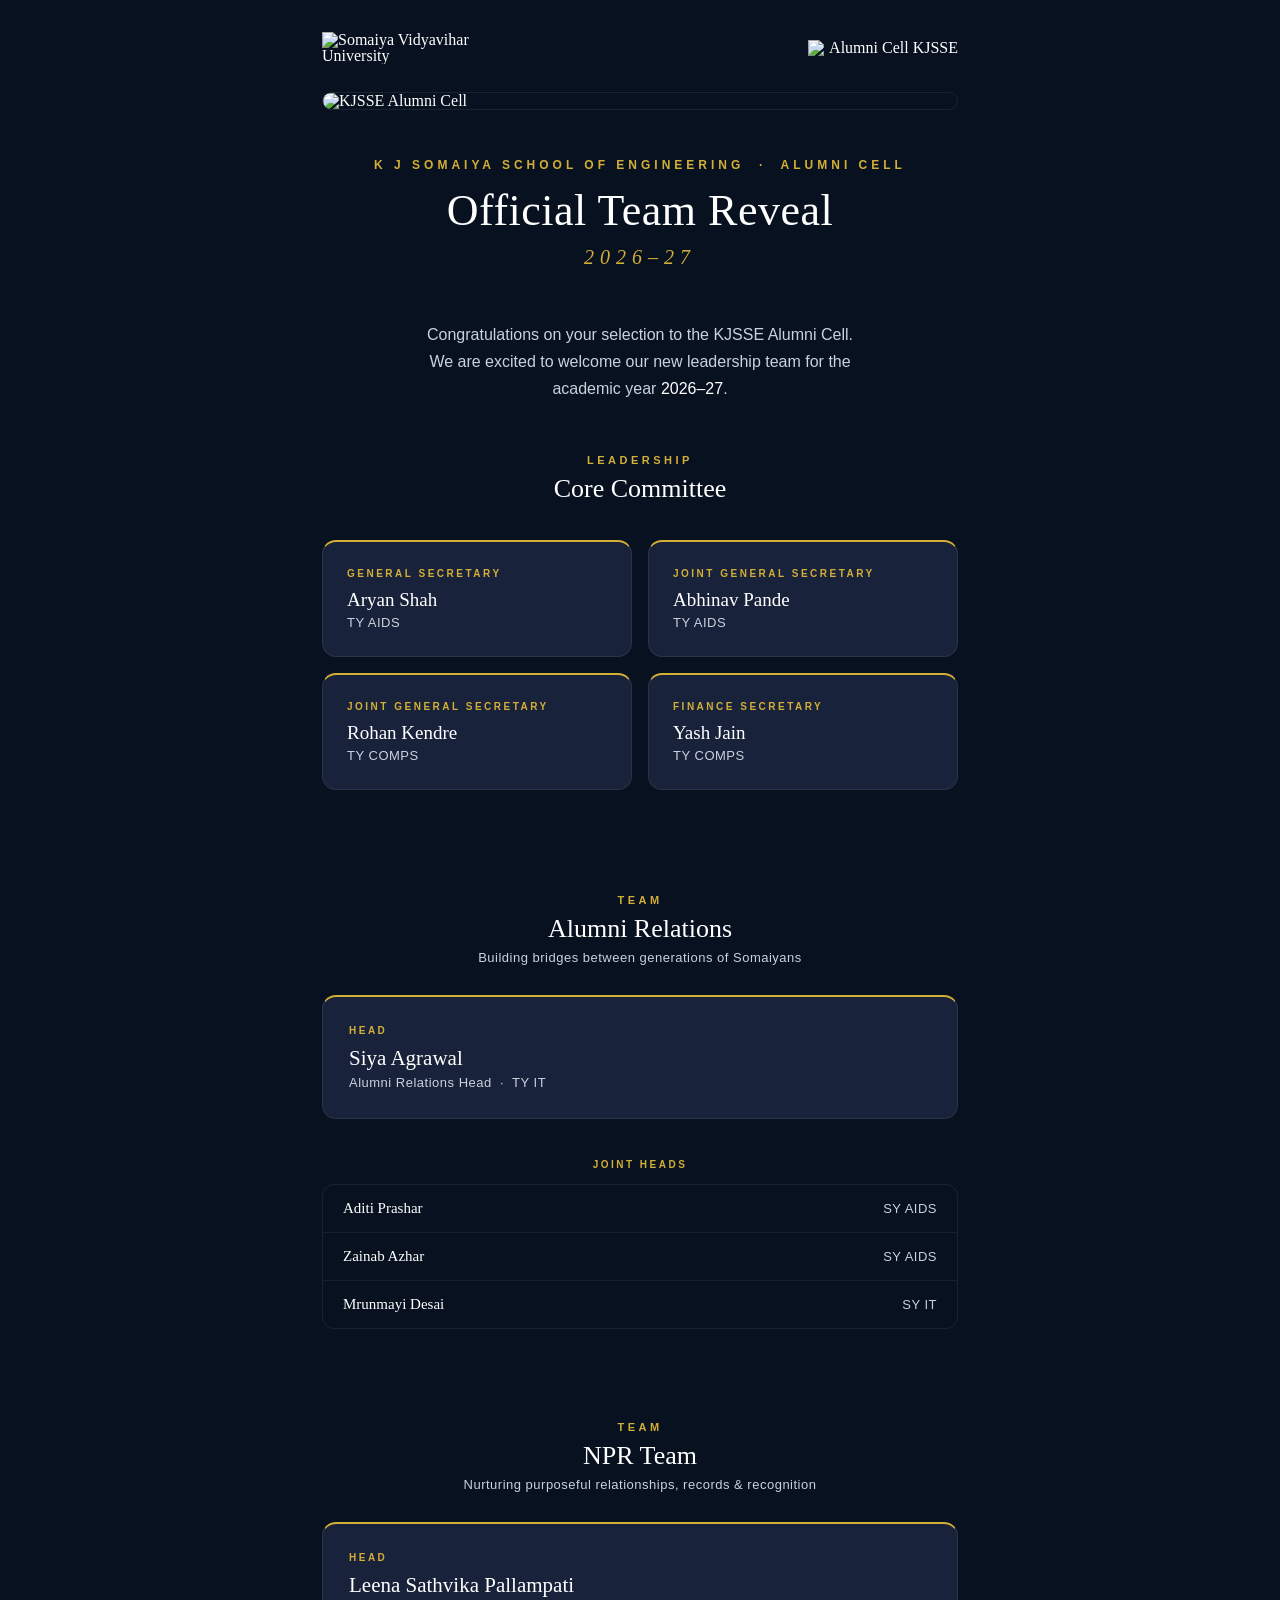
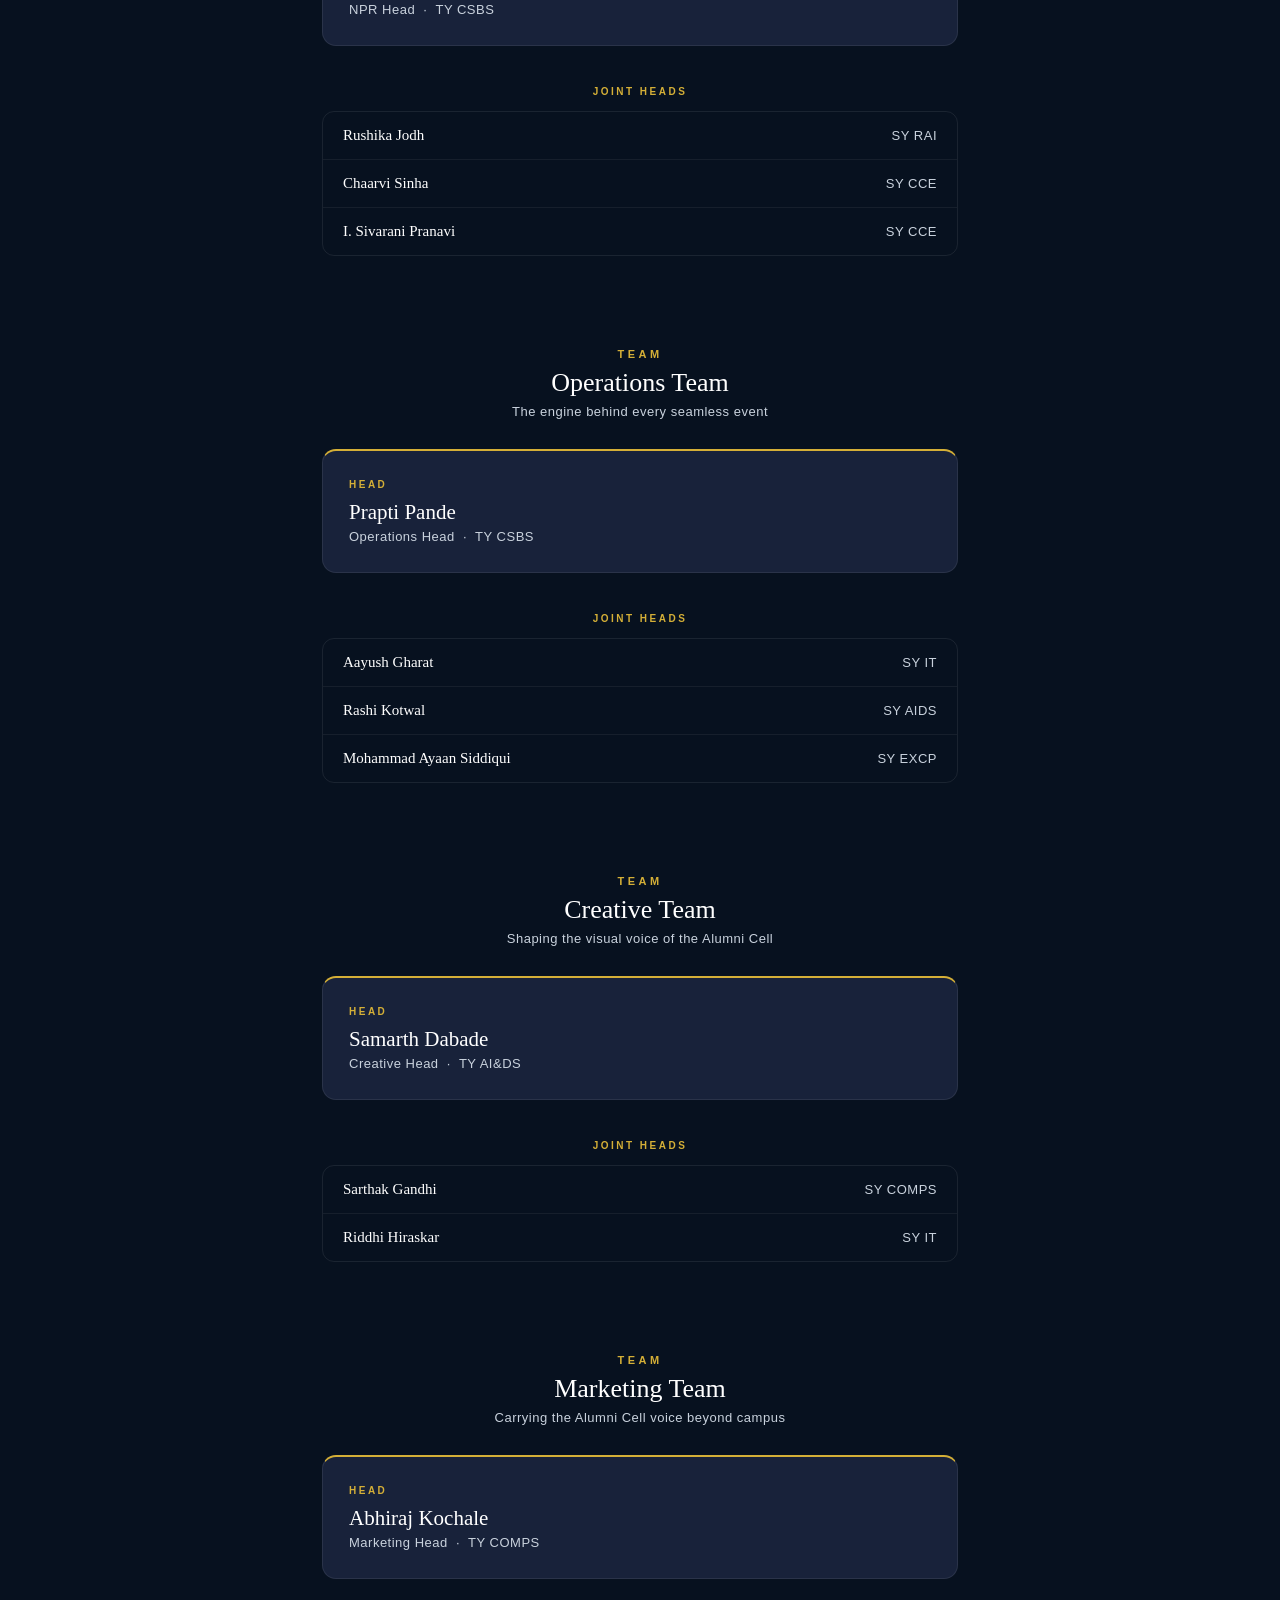
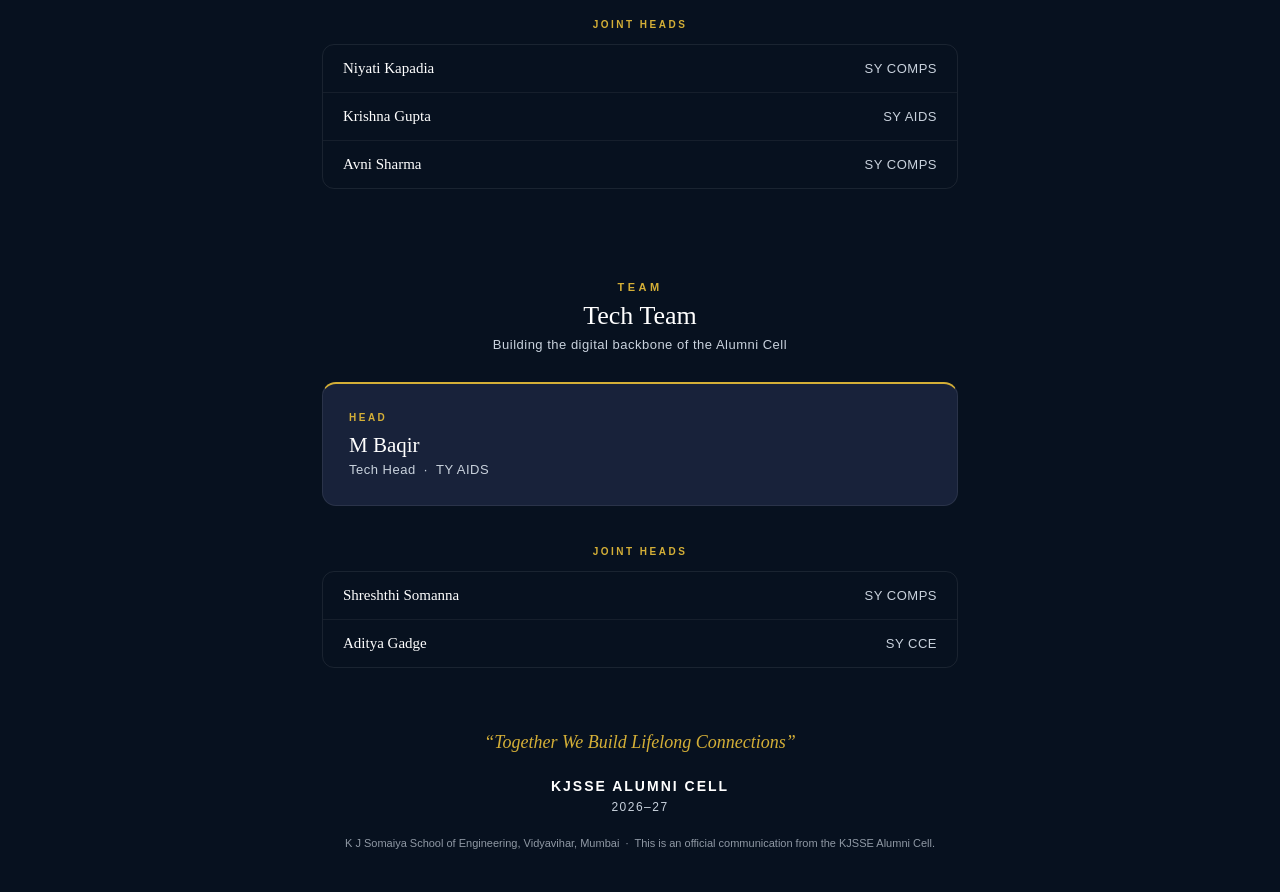
==== index.html @ 3d3f9cff "Initial Alumni Cell Assets new" ====
<!DOCTYPE html>
<html xmlns="http://www.w3.org/1999/xhtml" xmlns:v="urn:schemas-microsoft-com:vml" xmlns:o="urn:schemas-microsoft-com:office:office">
<head>
<meta charset="UTF-8">
<meta name="viewport" content="width=device-width, initial-scale=1.0">
<meta http-equiv="X-UA-Compatible" content="IE=edge">
<meta name="color-scheme" content="dark">
<meta name="supported-color-schemes" content="dark">
<title>KJSSE Alumni Cell — Official Team Reveal 2026–27</title>
<!--[if mso]>
<noscript>
<xml>
<o:OfficeDocumentSettings>
<o:PixelsPerInch>96</o:PixelsPerInch>
</o:OfficeDocumentSettings>
</xml>
</noscript>
<style>
  table {border-collapse:collapse;}
  td,th,div,p,a,h1,h2,h3 {font-family:Georgia, 'Times New Roman', serif;}
</style>
<![endif]-->
<style>
  html, body { margin:0 !important; padding:0 !important; height:100% !important; width:100% !important; background-color:#07111F; }
  * { -ms-text-size-adjust:100%; -webkit-text-size-adjust:100%; }
  table, td { mso-table-lspace:0pt; mso-table-rspace:0pt; }
  img { -ms-interpolation-mode:bicubic; border:0; height:auto; line-height:100%; outline:none; text-decoration:none; display:block; }
  a { text-decoration:none; }
  .body-bg { background-color:#07111F; }
  .card-bg { background-color:#18223A; }
  .gold { color:#D4AF37; }
  .white { color:#FFFFFF; }
  .muted { color:#C9D2DD; }
  .serif { font-family: Georgia, 'Times New Roman', Times, serif; }
  .sans { font-family: -apple-system, BlinkMacSystemFont, 'Segoe UI', Helvetica, Arial, sans-serif; }
  .card-radius { border-radius:14px; }
  .pill-radius { border-radius:999px; }

  @media only screen and (max-width:640px) {
    .full-width-mobile { width:100% !important; max-width:100% !important; }
    .stack { display:block !important; width:100% !important; max-width:100% !important; }
    .px-mobile { padding-left:20px !important; padding-right:20px !important; }
    .hero-title { font-size:34px !important; line-height:40px !important; }
    .section-title { font-size:22px !important; }
    .card-pad { padding:22px !important; }
    .committee-card { width:100% !important; max-width:100% !important; display:block !important; margin-bottom:16px !important; }
    .header-logo { width:44% !important; }
  }
</style>
</head>
<body class="body-bg" style="margin:0; padding:0; background-color:#07111F;">
<div style="display:none; font-size:1px; line-height:1px; max-height:0; max-width:0; opacity:0; overflow:hidden; mso-hide:all; font-family:sans-serif;">
  Congratulations — introducing the KJSSE Alumni Cell leadership team for 2026–27.
</div>

<center class="body-bg" style="width:100%; background-color:#07111F;">
<!--[if mso]>
<table role="presentation" width="700" align="center" cellpadding="0" cellspacing="0" border="0"><tr><td>
<![endif]-->

<div style="max-width:700px; margin:0 auto;" class="full-width-mobile">

  <table role="presentation" width="100%" cellpadding="0" cellspacing="0" border="0" style="max-width:700px; margin:0 auto; background-color:#07111F;">

    <!-- ============ TOP SPACER ============ -->
    <tr>
      <td height="32" style="font-size:1px; line-height:1px;">&nbsp;</td>
    </tr>

    <!-- ============ HEADER: LOGOS ============ -->
    <tr>
      <td class="px-mobile" style="padding:0 32px;">
        <table role="presentation" width="100%" cellpadding="0" cellspacing="0" border="0">
          <tr>
            <td align="left" class="header-logo" style="width:50%;">
              <img src="https://raw.githubusercontent.com/adityagadge-dev/alumni-cell-assets/main/assets/somaiya-logo.png
" width="150" alt="Somaiya Vidyavihar University" style="display:block; width:150px; max-width:150px; height:auto;">
            </td>
            <td align="right" class="header-logo" style="width:50%;">
              <img src="https://raw.githubusercontent.com/adityagadge-dev/alumni-cell-assets/main/assets/alumni-logo.png" width="150" alt="Alumni Cell KJSSE" style="display:block; width:150px; max-width:150px; height:auto; margin-left:auto;">
            </td>
          </tr>
        </table>
      </td>
    </tr>

    <tr><td height="28" style="font-size:1px; line-height:1px;">&nbsp;</td></tr>

    <!-- ============ BANNER ============ -->
    <tr>
      <td class="px-mobile" style="padding:0 32px;">
        <table role="presentation" width="100%" cellpadding="0" cellspacing="0" border="0" class="card-radius" style="overflow:hidden; border-radius:16px; border:1px solid rgba(255,255,255,0.08);">
          <tr>
            <td>
              <img src="https://raw.githubusercontent.com/adityagadge-dev/alumni-cell-assets/main/assets/ac-banner.png" width="636" alt="KJSSE Alumni Cell" style="display:block; width:100%; max-width:636px; height:auto;">
            </td>
          </tr>
        </table>
      </td>
    </tr>

    <tr><td height="48" style="font-size:1px; line-height:1px;">&nbsp;</td></tr>

    <!-- ============ HERO ============ -->
    <tr>
      <td align="center" class="px-mobile" style="padding:0 40px; text-align:center;">
        <table role="presentation" width="100%" cellpadding="0" cellspacing="0" border="0">
          <tr>
            <td align="center" style="text-align:center;">
              <p class="sans gold" style="margin:0 0 14px 0; font-size:12px; letter-spacing:4px; text-transform:uppercase; font-weight:600;">K J Somaiya School of Engineering &nbsp;·&nbsp; Alumni Cell</p>
              <h1 class="serif white hero-title" style="margin:0; font-size:44px; line-height:50px; font-weight:400; letter-spacing:0.5px;">Official Team Reveal</h1>
              <p class="serif gold" style="margin:10px 0 0 0; font-size:20px; letter-spacing:6px; font-style:italic;">2026&ndash;27</p>
            </td>
          </tr>
          <tr>
            <td align="center" style="padding-top:26px; text-align:center;">
              <img src="assets/divider.svg" width="220" alt="" style="display:block; width:220px; height:auto; margin:0 auto;">
            </td>
          </tr>
          <tr>
            <td align="center" style="padding-top:26px; text-align:center;">
              <p class="sans muted" style="margin:0; font-size:16px; line-height:27px; max-width:480px; margin:0 auto;">
                Congratulations on your selection to the KJSSE Alumni Cell.<br>
                We are excited to welcome our new leadership team for the academic year <span class="white" style="color:#FFFFFF;">2026&ndash;27</span>.
              </p>
            </td>
          </tr>
        </table>
      </td>
    </tr>

    <tr><td height="52" style="font-size:1px; line-height:1px;">&nbsp;</td></tr>

    <!-- ============ CORE COMMITTEE ============ -->
    <tr>
      <td class="px-mobile" style="padding:0 32px;">

        <table role="presentation" width="100%" cellpadding="0" cellspacing="0" border="0">
          <tr>
            <td align="center" style="text-align:center; padding-bottom:8px;">
              <p class="sans gold" style="margin:0; font-size:11px; letter-spacing:3.5px; text-transform:uppercase; font-weight:600;">Leadership</p>
              <h2 class="serif white section-title" style="margin:8px 0 0 0; font-size:26px; font-weight:400;">Core Committee</h2>
            </td>
          </tr>
        </table>

        <table role="presentation" width="100%" cellpadding="0" cellspacing="0" border="0" style="margin-top:28px;">
          <tr>
            <td width="50%" class="stack committee-card" style="width:50%; padding:0 8px 16px 0; vertical-align:top;">
              <table role="presentation" width="100%" cellpadding="0" cellspacing="0" border="0" class="card-bg card-radius" style="background-color:#18223A; border-radius:14px; border:1px solid rgba(255,255,255,0.08); border-top:2px solid #D4AF37;">
                <tr><td class="card-pad" style="padding:26px 24px;">
                  <p class="sans gold" style="margin:0 0 10px 0; font-size:10px; letter-spacing:2.5px; text-transform:uppercase; font-weight:700;">General Secretary</p>
                  <p class="serif white" style="margin:0 0 4px 0; font-size:19px; font-weight:400;">Aryan Shah</p>
                  <p class="sans muted" style="margin:0; font-size:13px; letter-spacing:0.5px;">TY AIDS</p>
                </td></tr>
              </table>
            </td>
            <td width="50%" class="stack committee-card" style="width:50%; padding:0 0 16px 8px; vertical-align:top;">
              <table role="presentation" width="100%" cellpadding="0" cellspacing="0" border="0" class="card-bg card-radius" style="background-color:#18223A; border-radius:14px; border:1px solid rgba(255,255,255,0.08); border-top:2px solid #D4AF37;">
                <tr><td class="card-pad" style="padding:26px 24px;">
                  <p class="sans gold" style="margin:0 0 10px 0; font-size:10px; letter-spacing:2.5px; text-transform:uppercase; font-weight:700;">Joint General Secretary</p>
                  <p class="serif white" style="margin:0 0 4px 0; font-size:19px; font-weight:400;">Abhinav Pande</p>
                  <p class="sans muted" style="margin:0; font-size:13px; letter-spacing:0.5px;">TY AIDS</p>
                </td></tr>
              </table>
            </td>
          </tr>
          <tr>
            <td width="50%" class="stack committee-card" style="width:50%; padding:0 8px 0 0; vertical-align:top;">
              <table role="presentation" width="100%" cellpadding="0" cellspacing="0" border="0" class="card-bg card-radius" style="background-color:#18223A; border-radius:14px; border:1px solid rgba(255,255,255,0.08); border-top:2px solid #D4AF37;">
                <tr><td class="card-pad" style="padding:26px 24px;">
                  <p class="sans gold" style="margin:0 0 10px 0; font-size:10px; letter-spacing:2.5px; text-transform:uppercase; font-weight:700;">Joint General Secretary</p>
                  <p class="serif white" style="margin:0 0 4px 0; font-size:19px; font-weight:400;">Rohan Kendre</p>
                  <p class="sans muted" style="margin:0; font-size:13px; letter-spacing:0.5px;">TY COMPS</p>
                </td></tr>
              </table>
            </td>
            <td width="50%" class="stack committee-card" style="width:50%; padding:0 0 0 8px; vertical-align:top;">
              <table role="presentation" width="100%" cellpadding="0" cellspacing="0" border="0" class="card-bg card-radius" style="background-color:#18223A; border-radius:14px; border:1px solid rgba(255,255,255,0.08); border-top:2px solid #D4AF37;">
                <tr><td class="card-pad" style="padding:26px 24px;">
                  <p class="sans gold" style="margin:0 0 10px 0; font-size:10px; letter-spacing:2.5px; text-transform:uppercase; font-weight:700;">Finance Secretary</p>
                  <p class="serif white" style="margin:0 0 4px 0; font-size:19px; font-weight:400;">Yash Jain</p>
                  <p class="sans muted" style="margin:0; font-size:13px; letter-spacing:0.5px;">TY COMPS</p>
                </td></tr>
              </table>
            </td>
          </tr>
        </table>

      </td>
    </tr>

    <tr><td height="52" style="font-size:1px; line-height:1px;">&nbsp;</td></tr>

    <tr>
      <td align="center">
        <img src="assets/gold-line.svg" width="500" alt="" style="display:block; width:500px; max-width:80%; height:auto; margin:0 auto;">
      </td>
    </tr>

    <tr><td height="52" style="font-size:1px; line-height:1px;">&nbsp;</td></tr>

    <!-- ============ TEAM: ALUMNI RELATIONS ============ -->
    <tr>
      <td class="px-mobile" style="padding:0 32px;">
        <table role="presentation" width="100%" cellpadding="0" cellspacing="0" border="0">

          <tr>
            <td align="center" style="text-align:center; padding-bottom:6px;">
              <p class="sans gold" style="margin:0; font-size:11px; letter-spacing:3.5px; text-transform:uppercase; font-weight:600;">Team</p>
              <h2 class="serif white section-title" style="margin:8px 0 0 0; font-size:26px; font-weight:400;">Alumni Relations</h2>
              <p class="sans muted" style="margin:6px 0 0 0; font-size:13px; letter-spacing:0.5px;">Building bridges between generations of Somaiyans</p>
            </td>
          </tr>

          <tr>
            <td style="padding-top:24px;">
              <table role="presentation" width="100%" cellpadding="0" cellspacing="0" border="0" class="card-bg card-radius" style="background-color:#18223A; border-radius:14px; border:1px solid rgba(255,255,255,0.08); border-top:2px solid #D4AF37;">
                <tr><td class="card-pad" style="padding:28px 26px;">
                  <p class="sans gold" style="margin:0 0 10px 0; font-size:10px; letter-spacing:2.5px; text-transform:uppercase; font-weight:700;">Head</p>
                  <p class="serif white" style="margin:0 0 4px 0; font-size:21px; font-weight:400;">Siya Agrawal</p>
                  <p class="sans muted" style="margin:0; font-size:13px; letter-spacing:0.5px;">Alumni Relations Head &nbsp;&middot;&nbsp; TY IT</p>
                </td></tr>
              </table>
            </td>
          </tr>

          <tr>
            <td align="center" style="padding:20px 0;">
              <img src="assets/gold-line.svg" width="120" alt="" style="display:block; width:120px; height:auto; margin:0 auto;">
            </td>
          </tr>

          <tr>
            <td align="center" style="text-align:center; padding-bottom:14px;">
              <p class="sans gold" style="margin:0; font-size:10px; letter-spacing:2.5px; text-transform:uppercase; font-weight:700;">Joint Heads</p>
            </td>
          </tr>

          <tr>
            <td>
              <table role="presentation" width="100%" cellpadding="0" cellspacing="0" border="0" style="border:1px solid rgba(255,255,255,0.08); border-radius:12px; overflow:hidden;">
                <tr>
                  <td style="padding:15px 20px; border-bottom:1px solid rgba(255,255,255,0.06);">
                    <table role="presentation" width="100%" cellpadding="0" cellspacing="0" border="0"><tr>
                      <td align="left" class="serif white" style="font-size:15px;">Aditi Prashar</td>
                      <td align="right" class="sans muted" style="font-size:13px; letter-spacing:0.5px;">SY AIDS</td>
                    </tr></table>
                  </td>
                </tr>
                <tr>
                  <td style="padding:15px 20px; border-bottom:1px solid rgba(255,255,255,0.06);">
                    <table role="presentation" width="100%" cellpadding="0" cellspacing="0" border="0"><tr>
                      <td align="left" class="serif white" style="font-size:15px;">Zainab Azhar</td>
                      <td align="right" class="sans muted" style="font-size:13px; letter-spacing:0.5px;">SY AIDS</td>
                    </tr></table>
                  </td>
                </tr>
                <tr>
                  <td style="padding:15px 20px;">
                    <table role="presentation" width="100%" cellpadding="0" cellspacing="0" border="0"><tr>
                      <td align="left" class="serif white" style="font-size:15px;">Mrunmayi Desai</td>
                      <td align="right" class="sans muted" style="font-size:13px; letter-spacing:0.5px;">SY IT</td>
                    </tr></table>
                  </td>
                </tr>
              </table>
            </td>
          </tr>

        </table>
      </td>
    </tr>

    <tr><td height="46" style="font-size:1px; line-height:1px;">&nbsp;</td></tr>
    <tr><td align="center"><img src="assets/divider.svg" width="220" alt="" style="display:block; width:220px; height:auto; margin:0 auto;"></td></tr>
    <tr><td height="46" style="font-size:1px; line-height:1px;">&nbsp;</td></tr>

    <!-- ============ TEAM: NPR ============ -->
    <tr>
      <td class="px-mobile" style="padding:0 32px;">
        <table role="presentation" width="100%" cellpadding="0" cellspacing="0" border="0">

          <tr>
            <td align="center" style="text-align:center; padding-bottom:6px;">
              <p class="sans gold" style="margin:0; font-size:11px; letter-spacing:3.5px; text-transform:uppercase; font-weight:600;">Team</p>
              <h2 class="serif white section-title" style="margin:8px 0 0 0; font-size:26px; font-weight:400;">NPR Team</h2>
              <p class="sans muted" style="margin:6px 0 0 0; font-size:13px; letter-spacing:0.5px;">Nurturing purposeful relationships, records &amp; recognition</p>
            </td>
          </tr>

          <tr>
            <td style="padding-top:24px;">
              <table role="presentation" width="100%" cellpadding="0" cellspacing="0" border="0" class="card-bg card-radius" style="background-color:#18223A; border-radius:14px; border:1px solid rgba(255,255,255,0.08); border-top:2px solid #D4AF37;">
                <tr><td class="card-pad" style="padding:28px 26px;">
                  <p class="sans gold" style="margin:0 0 10px 0; font-size:10px; letter-spacing:2.5px; text-transform:uppercase; font-weight:700;">Head</p>
                  <p class="serif white" style="margin:0 0 4px 0; font-size:21px; font-weight:400;">Leena Sathvika Pallampati</p>
                  <p class="sans muted" style="margin:0; font-size:13px; letter-spacing:0.5px;">NPR Head &nbsp;&middot;&nbsp; TY CSBS</p>
                </td></tr>
              </table>
            </td>
          </tr>

          <tr>
            <td align="center" style="padding:20px 0;">
              <img src="assets/gold-line.svg" width="120" alt="" style="display:block; width:120px; height:auto; margin:0 auto;">
            </td>
          </tr>

          <tr>
            <td align="center" style="text-align:center; padding-bottom:14px;">
              <p class="sans gold" style="margin:0; font-size:10px; letter-spacing:2.5px; text-transform:uppercase; font-weight:700;">Joint Heads</p>
            </td>
          </tr>

          <tr>
            <td>
              <table role="presentation" width="100%" cellpadding="0" cellspacing="0" border="0" style="border:1px solid rgba(255,255,255,0.08); border-radius:12px; overflow:hidden;">
                <tr>
                  <td style="padding:15px 20px; border-bottom:1px solid rgba(255,255,255,0.06);">
                    <table role="presentation" width="100%" cellpadding="0" cellspacing="0" border="0"><tr>
                      <td align="left" class="serif white" style="font-size:15px;">Rushika Jodh</td>
                      <td align="right" class="sans muted" style="font-size:13px; letter-spacing:0.5px;">SY RAI</td>
                    </tr></table>
                  </td>
                </tr>
                <tr>
                  <td style="padding:15px 20px; border-bottom:1px solid rgba(255,255,255,0.06);">
                    <table role="presentation" width="100%" cellpadding="0" cellspacing="0" border="0"><tr>
                      <td align="left" class="serif white" style="font-size:15px;">Chaarvi Sinha</td>
                      <td align="right" class="sans muted" style="font-size:13px; letter-spacing:0.5px;">SY CCE</td>
                    </tr></table>
                  </td>
                </tr>
                <tr>
                  <td style="padding:15px 20px;">
                    <table role="presentation" width="100%" cellpadding="0" cellspacing="0" border="0"><tr>
                      <td align="left" class="serif white" style="font-size:15px;">I. Sivarani Pranavi</td>
                      <td align="right" class="sans muted" style="font-size:13px; letter-spacing:0.5px;">SY CCE</td>
                    </tr></table>
                  </td>
                </tr>
              </table>
            </td>
          </tr>

        </table>
      </td>
    </tr>

    <tr><td height="46" style="font-size:1px; line-height:1px;">&nbsp;</td></tr>
    <tr><td align="center"><img src="assets/divider.svg" width="220" alt="" style="display:block; width:220px; height:auto; margin:0 auto;"></td></tr>
    <tr><td height="46" style="font-size:1px; line-height:1px;">&nbsp;</td></tr>

    <!-- ============ TEAM: OPERATIONS ============ -->
    <tr>
      <td class="px-mobile" style="padding:0 32px;">
        <table role="presentation" width="100%" cellpadding="0" cellspacing="0" border="0">

          <tr>
            <td align="center" style="text-align:center; padding-bottom:6px;">
              <p class="sans gold" style="margin:0; font-size:11px; letter-spacing:3.5px; text-transform:uppercase; font-weight:600;">Team</p>
              <h2 class="serif white section-title" style="margin:8px 0 0 0; font-size:26px; font-weight:400;">Operations Team</h2>
              <p class="sans muted" style="margin:6px 0 0 0; font-size:13px; letter-spacing:0.5px;">The engine behind every seamless event</p>
            </td>
          </tr>

          <tr>
            <td style="padding-top:24px;">
              <table role="presentation" width="100%" cellpadding="0" cellspacing="0" border="0" class="card-bg card-radius" style="background-color:#18223A; border-radius:14px; border:1px solid rgba(255,255,255,0.08); border-top:2px solid #D4AF37;">
                <tr><td class="card-pad" style="padding:28px 26px;">
                  <p class="sans gold" style="margin:0 0 10px 0; font-size:10px; letter-spacing:2.5px; text-transform:uppercase; font-weight:700;">Head</p>
                  <p class="serif white" style="margin:0 0 4px 0; font-size:21px; font-weight:400;">Prapti Pande</p>
                  <p class="sans muted" style="margin:0; font-size:13px; letter-spacing:0.5px;">Operations Head &nbsp;&middot;&nbsp; TY CSBS</p>
                </td></tr>
              </table>
            </td>
          </tr>

          <tr>
            <td align="center" style="padding:20px 0;">
              <img src="assets/gold-line.svg" width="120" alt="" style="display:block; width:120px; height:auto; margin:0 auto;">
            </td>
          </tr>

          <tr>
            <td align="center" style="text-align:center; padding-bottom:14px;">
              <p class="sans gold" style="margin:0; font-size:10px; letter-spacing:2.5px; text-transform:uppercase; font-weight:700;">Joint Heads</p>
            </td>
          </tr>

          <tr>
            <td>
              <table role="presentation" width="100%" cellpadding="0" cellspacing="0" border="0" style="border:1px solid rgba(255,255,255,0.08); border-radius:12px; overflow:hidden;">
                <tr>
                  <td style="padding:15px 20px; border-bottom:1px solid rgba(255,255,255,0.06);">
                    <table role="presentation" width="100%" cellpadding="0" cellspacing="0" border="0"><tr>
                      <td align="left" class="serif white" style="font-size:15px;">Aayush Gharat</td>
                      <td align="right" class="sans muted" style="font-size:13px; letter-spacing:0.5px;">SY IT</td>
                    </tr></table>
                  </td>
                </tr>
                <tr>
                  <td style="padding:15px 20px; border-bottom:1px solid rgba(255,255,255,0.06);">
                    <table role="presentation" width="100%" cellpadding="0" cellspacing="0" border="0"><tr>
                      <td align="left" class="serif white" style="font-size:15px;">Rashi Kotwal</td>
                      <td align="right" class="sans muted" style="font-size:13px; letter-spacing:0.5px;">SY AIDS</td>
                    </tr></table>
                  </td>
                </tr>
                <tr>
                  <td style="padding:15px 20px;">
                    <table role="presentation" width="100%" cellpadding="0" cellspacing="0" border="0"><tr>
                      <td align="left" class="serif white" style="font-size:15px;">Mohammad Ayaan Siddiqui</td>
                      <td align="right" class="sans muted" style="font-size:13px; letter-spacing:0.5px;">SY EXCP</td>
                    </tr></table>
                  </td>
                </tr>
              </table>
            </td>
          </tr>

        </table>
      </td>
    </tr>

    <tr><td height="46" style="font-size:1px; line-height:1px;">&nbsp;</td></tr>
    <tr><td align="center"><img src="assets/divider.svg" width="220" alt="" style="display:block; width:220px; height:auto; margin:0 auto;"></td></tr>
    <tr><td height="46" style="font-size:1px; line-height:1px;">&nbsp;</td></tr>

    <!-- ============ TEAM: CREATIVE ============ -->
    <tr>
      <td class="px-mobile" style="padding:0 32px;">
        <table role="presentation" width="100%" cellpadding="0" cellspacing="0" border="0">

          <tr>
            <td align="center" style="text-align:center; padding-bottom:6px;">
              <p class="sans gold" style="margin:0; font-size:11px; letter-spacing:3.5px; text-transform:uppercase; font-weight:600;">Team</p>
              <h2 class="serif white section-title" style="margin:8px 0 0 0; font-size:26px; font-weight:400;">Creative Team</h2>
              <p class="sans muted" style="margin:6px 0 0 0; font-size:13px; letter-spacing:0.5px;">Shaping the visual voice of the Alumni Cell</p>
            </td>
          </tr>

          <tr>
            <td style="padding-top:24px;">
              <table role="presentation" width="100%" cellpadding="0" cellspacing="0" border="0" class="card-bg card-radius" style="background-color:#18223A; border-radius:14px; border:1px solid rgba(255,255,255,0.08); border-top:2px solid #D4AF37;">
                <tr><td class="card-pad" style="padding:28px 26px;">
                  <p class="sans gold" style="margin:0 0 10px 0; font-size:10px; letter-spacing:2.5px; text-transform:uppercase; font-weight:700;">Head</p>
                  <p class="serif white" style="margin:0 0 4px 0; font-size:21px; font-weight:400;">Samarth Dabade</p>
                  <p class="sans muted" style="margin:0; font-size:13px; letter-spacing:0.5px;">Creative Head &nbsp;&middot;&nbsp; TY AI&amp;DS</p>
                </td></tr>
              </table>
            </td>
          </tr>

          <tr>
            <td align="center" style="padding:20px 0;">
              <img src="assets/gold-line.svg" width="120" alt="" style="display:block; width:120px; height:auto; margin:0 auto;">
            </td>
          </tr>

          <tr>
            <td align="center" style="text-align:center; padding-bottom:14px;">
              <p class="sans gold" style="margin:0; font-size:10px; letter-spacing:2.5px; text-transform:uppercase; font-weight:700;">Joint Heads</p>
            </td>
          </tr>

          <tr>
            <td>
              <table role="presentation" width="100%" cellpadding="0" cellspacing="0" border="0" style="border:1px solid rgba(255,255,255,0.08); border-radius:12px; overflow:hidden;">
                <tr>
                  <td style="padding:15px 20px; border-bottom:1px solid rgba(255,255,255,0.06);">
                    <table role="presentation" width="100%" cellpadding="0" cellspacing="0" border="0"><tr>
                      <td align="left" class="serif white" style="font-size:15px;">Sarthak Gandhi</td>
                      <td align="right" class="sans muted" style="font-size:13px; letter-spacing:0.5px;">SY COMPS</td>
                    </tr></table>
                  </td>
                </tr>
                <tr>
                  <td style="padding:15px 20px;">
                    <table role="presentation" width="100%" cellpadding="0" cellspacing="0" border="0"><tr>
                      <td align="left" class="serif white" style="font-size:15px;">Riddhi Hiraskar</td>
                      <td align="right" class="sans muted" style="font-size:13px; letter-spacing:0.5px;">SY IT</td>
                    </tr></table>
                  </td>
                </tr>
              </table>
            </td>
          </tr>

        </table>
      </td>
    </tr>

    <tr><td height="46" style="font-size:1px; line-height:1px;">&nbsp;</td></tr>
    <tr><td align="center"><img src="assets/divider.svg" width="220" alt="" style="display:block; width:220px; height:auto; margin:0 auto;"></td></tr>
    <tr><td height="46" style="font-size:1px; line-height:1px;">&nbsp;</td></tr>

    <!-- ============ TEAM: MARKETING ============ -->
    <tr>
      <td class="px-mobile" style="padding:0 32px;">
        <table role="presentation" width="100%" cellpadding="0" cellspacing="0" border="0">

          <tr>
            <td align="center" style="text-align:center; padding-bottom:6px;">
              <p class="sans gold" style="margin:0; font-size:11px; letter-spacing:3.5px; text-transform:uppercase; font-weight:600;">Team</p>
              <h2 class="serif white section-title" style="margin:8px 0 0 0; font-size:26px; font-weight:400;">Marketing Team</h2>
              <p class="sans muted" style="margin:6px 0 0 0; font-size:13px; letter-spacing:0.5px;">Carrying the Alumni Cell voice beyond campus</p>
            </td>
          </tr>

          <tr>
            <td style="padding-top:24px;">
              <table role="presentation" width="100%" cellpadding="0" cellspacing="0" border="0" class="card-bg card-radius" style="background-color:#18223A; border-radius:14px; border:1px solid rgba(255,255,255,0.08); border-top:2px solid #D4AF37;">
                <tr><td class="card-pad" style="padding:28px 26px;">
                  <p class="sans gold" style="margin:0 0 10px 0; font-size:10px; letter-spacing:2.5px; text-transform:uppercase; font-weight:700;">Head</p>
                  <p class="serif white" style="margin:0 0 4px 0; font-size:21px; font-weight:400;">Abhiraj Kochale</p>
                  <p class="sans muted" style="margin:0; font-size:13px; letter-spacing:0.5px;">Marketing Head &nbsp;&middot;&nbsp; TY COMPS</p>
                </td></tr>
              </table>
            </td>
          </tr>

          <tr>
            <td align="center" style="padding:20px 0;">
              <img src="assets/gold-line.svg" width="120" alt="" style="display:block; width:120px; height:auto; margin:0 auto;">
            </td>
          </tr>

          <tr>
            <td align="center" style="text-align:center; padding-bottom:14px;">
              <p class="sans gold" style="margin:0; font-size:10px; letter-spacing:2.5px; text-transform:uppercase; font-weight:700;">Joint Heads</p>
            </td>
          </tr>

          <tr>
            <td>
              <table role="presentation" width="100%" cellpadding="0" cellspacing="0" border="0" style="border:1px solid rgba(255,255,255,0.08); border-radius:12px; overflow:hidden;">
                <tr>
                  <td style="padding:15px 20px; border-bottom:1px solid rgba(255,255,255,0.06);">
                    <table role="presentation" width="100%" cellpadding="0" cellspacing="0" border="0"><tr>
                      <td align="left" class="serif white" style="font-size:15px;">Niyati Kapadia</td>
                      <td align="right" class="sans muted" style="font-size:13px; letter-spacing:0.5px;">SY COMPS</td>
                    </tr></table>
                  </td>
                </tr>
                <tr>
                  <td style="padding:15px 20px; border-bottom:1px solid rgba(255,255,255,0.06);">
                    <table role="presentation" width="100%" cellpadding="0" cellspacing="0" border="0"><tr>
                      <td align="left" class="serif white" style="font-size:15px;">Krishna Gupta</td>
                      <td align="right" class="sans muted" style="font-size:13px; letter-spacing:0.5px;">SY AIDS</td>
                    </tr></table>
                  </td>
                </tr>
                <tr>
                  <td style="padding:15px 20px;">
                    <table role="presentation" width="100%" cellpadding="0" cellspacing="0" border="0"><tr>
                      <td align="left" class="serif white" style="font-size:15px;">Avni Sharma</td>
                      <td align="right" class="sans muted" style="font-size:13px; letter-spacing:0.5px;">SY COMPS</td>
                    </tr></table>
                  </td>
                </tr>
              </table>
            </td>
          </tr>

        </table>
      </td>
    </tr>

    <tr><td height="46" style="font-size:1px; line-height:1px;">&nbsp;</td></tr>
    <tr><td align="center"><img src="assets/divider.svg" width="220" alt="" style="display:block; width:220px; height:auto; margin:0 auto;"></td></tr>
    <tr><td height="46" style="font-size:1px; line-height:1px;">&nbsp;</td></tr>

    <!-- ============ TEAM: TECH ============ -->
    <tr>
      <td class="px-mobile" style="padding:0 32px;">
        <table role="presentation" width="100%" cellpadding="0" cellspacing="0" border="0">

          <tr>
            <td align="center" style="text-align:center; padding-bottom:6px;">
              <p class="sans gold" style="margin:0; font-size:11px; letter-spacing:3.5px; text-transform:uppercase; font-weight:600;">Team</p>
              <h2 class="serif white section-title" style="margin:8px 0 0 0; font-size:26px; font-weight:400;">Tech Team</h2>
              <p class="sans muted" style="margin:6px 0 0 0; font-size:13px; letter-spacing:0.5px;">Building the digital backbone of the Alumni Cell</p>
            </td>
          </tr>

          <tr>
            <td style="padding-top:24px;">
              <table role="presentation" width="100%" cellpadding="0" cellspacing="0" border="0" class="card-bg card-radius" style="background-color:#18223A; border-radius:14px; border:1px solid rgba(255,255,255,0.08); border-top:2px solid #D4AF37;">
                <tr><td class="card-pad" style="padding:28px 26px;">
                  <p class="sans gold" style="margin:0 0 10px 0; font-size:10px; letter-spacing:2.5px; text-transform:uppercase; font-weight:700;">Head</p>
                  <p class="serif white" style="margin:0 0 4px 0; font-size:21px; font-weight:400;">M Baqir</p>
                  <p class="sans muted" style="margin:0; font-size:13px; letter-spacing:0.5px;">Tech Head &nbsp;&middot;&nbsp; TY AIDS</p>
                </td></tr>
              </table>
            </td>
          </tr>

          <tr>
            <td align="center" style="padding:20px 0;">
              <img src="assets/gold-line.svg" width="120" alt="" style="display:block; width:120px; height:auto; margin:0 auto;">
            </td>
          </tr>

          <tr>
            <td align="center" style="text-align:center; padding-bottom:14px;">
              <p class="sans gold" style="margin:0; font-size:10px; letter-spacing:2.5px; text-transform:uppercase; font-weight:700;">Joint Heads</p>
            </td>
          </tr>

          <tr>
            <td>
              <table role="presentation" width="100%" cellpadding="0" cellspacing="0" border="0" style="border:1px solid rgba(255,255,255,0.08); border-radius:12px; overflow:hidden;">
                <tr>
                  <td style="padding:15px 20px; border-bottom:1px solid rgba(255,255,255,0.06);">
                    <table role="presentation" width="100%" cellpadding="0" cellspacing="0" border="0"><tr>
                      <td align="left" class="serif white" style="font-size:15px;">Shreshthi Somanna</td>
                      <td align="right" class="sans muted" style="font-size:13px; letter-spacing:0.5px;">SY COMPS</td>
                    </tr></table>
                  </td>
                </tr>
                <tr>
                  <td style="padding:15px 20px;">
                    <table role="presentation" width="100%" cellpadding="0" cellspacing="0" border="0"><tr>
                      <td align="left" class="serif white" style="font-size:15px;">Aditya Gadge</td>
                      <td align="right" class="sans muted" style="font-size:13px; letter-spacing:0.5px;">SY CCE</td>
                    </tr></table>
                  </td>
                </tr>
              </table>
            </td>
          </tr>

        </table>
      </td>
    </tr>

    <tr><td height="60" style="font-size:1px; line-height:1px;">&nbsp;</td></tr>

    <!-- ============ FOOTER ============ -->
    <tr>
      <td>
        <img src="assets/footer.svg" width="700" alt="" style="display:block; width:100%; height:auto;">
      </td>
    </tr>

    <tr>
      <td align="center" class="px-mobile" style="padding:0 40px 8px 40px; text-align:center;">
        <p class="serif gold" style="margin:0; font-size:18px; font-style:italic; line-height:28px;">&ldquo;Together We Build Lifelong Connections&rdquo;</p>
      </td>
    </tr>

    <tr>
      <td align="center" style="text-align:center; padding-top:14px;">
        <p class="sans white" style="margin:0; font-size:14px; letter-spacing:2px; text-transform:uppercase; font-weight:600;">KJSSE Alumni Cell</p>
        <p class="sans muted" style="margin:6px 0 0 0; font-size:12px; letter-spacing:1.5px;">2026&ndash;27</p>
      </td>
    </tr>

    <tr><td height="20" style="font-size:1px; line-height:1px;">&nbsp;</td></tr>

    <tr>
      <td align="center" style="text-align:center; padding:0 40px;">
        <p class="sans muted" style="margin:0; font-size:11px; line-height:18px; opacity:0.7;">K J Somaiya School of Engineering, Vidyavihar, Mumbai &nbsp;&middot;&nbsp; This is an official communication from the KJSSE Alumni Cell.</p>
      </td>
    </tr>

    <tr><td height="40" style="font-size:1px; line-height:1px;">&nbsp;</td></tr>

  </table>

</div>

<!--[if mso]>
</td></tr></table>
<![endif]-->
</center>
</body>
</html>
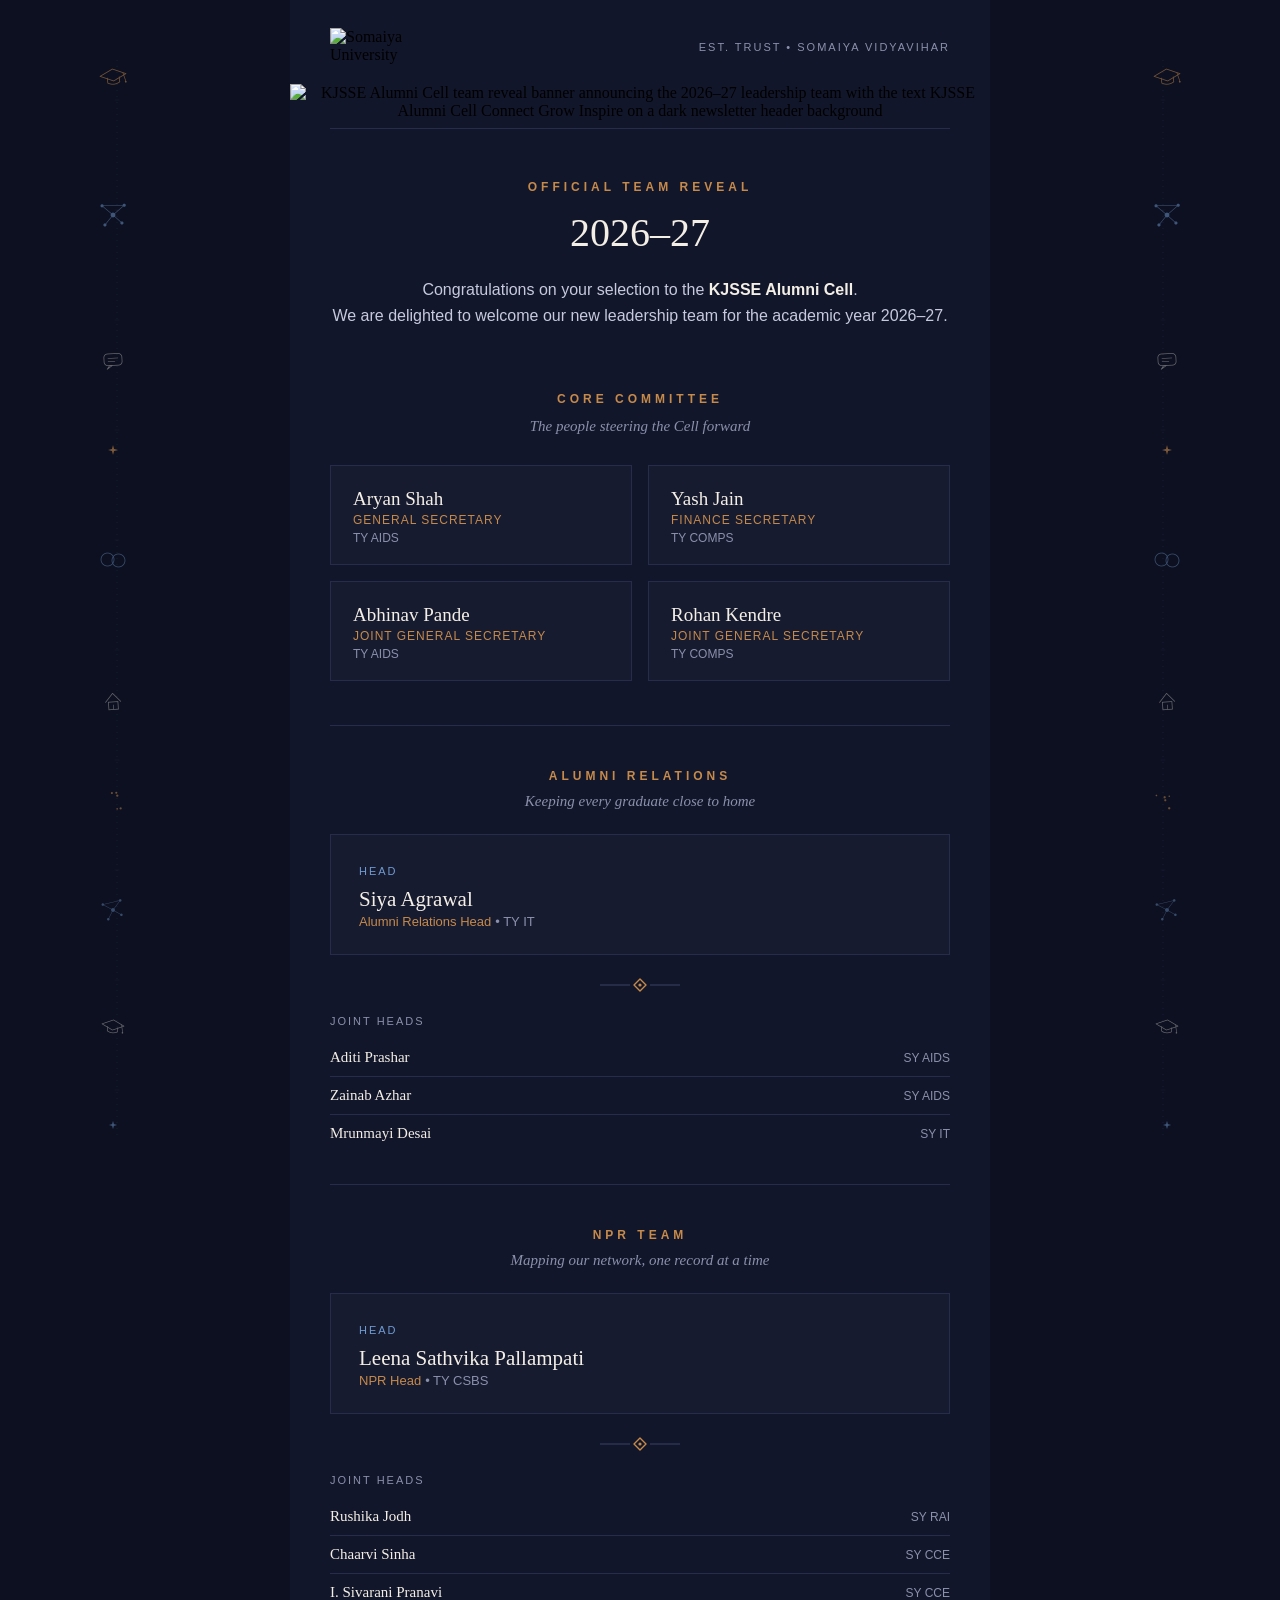
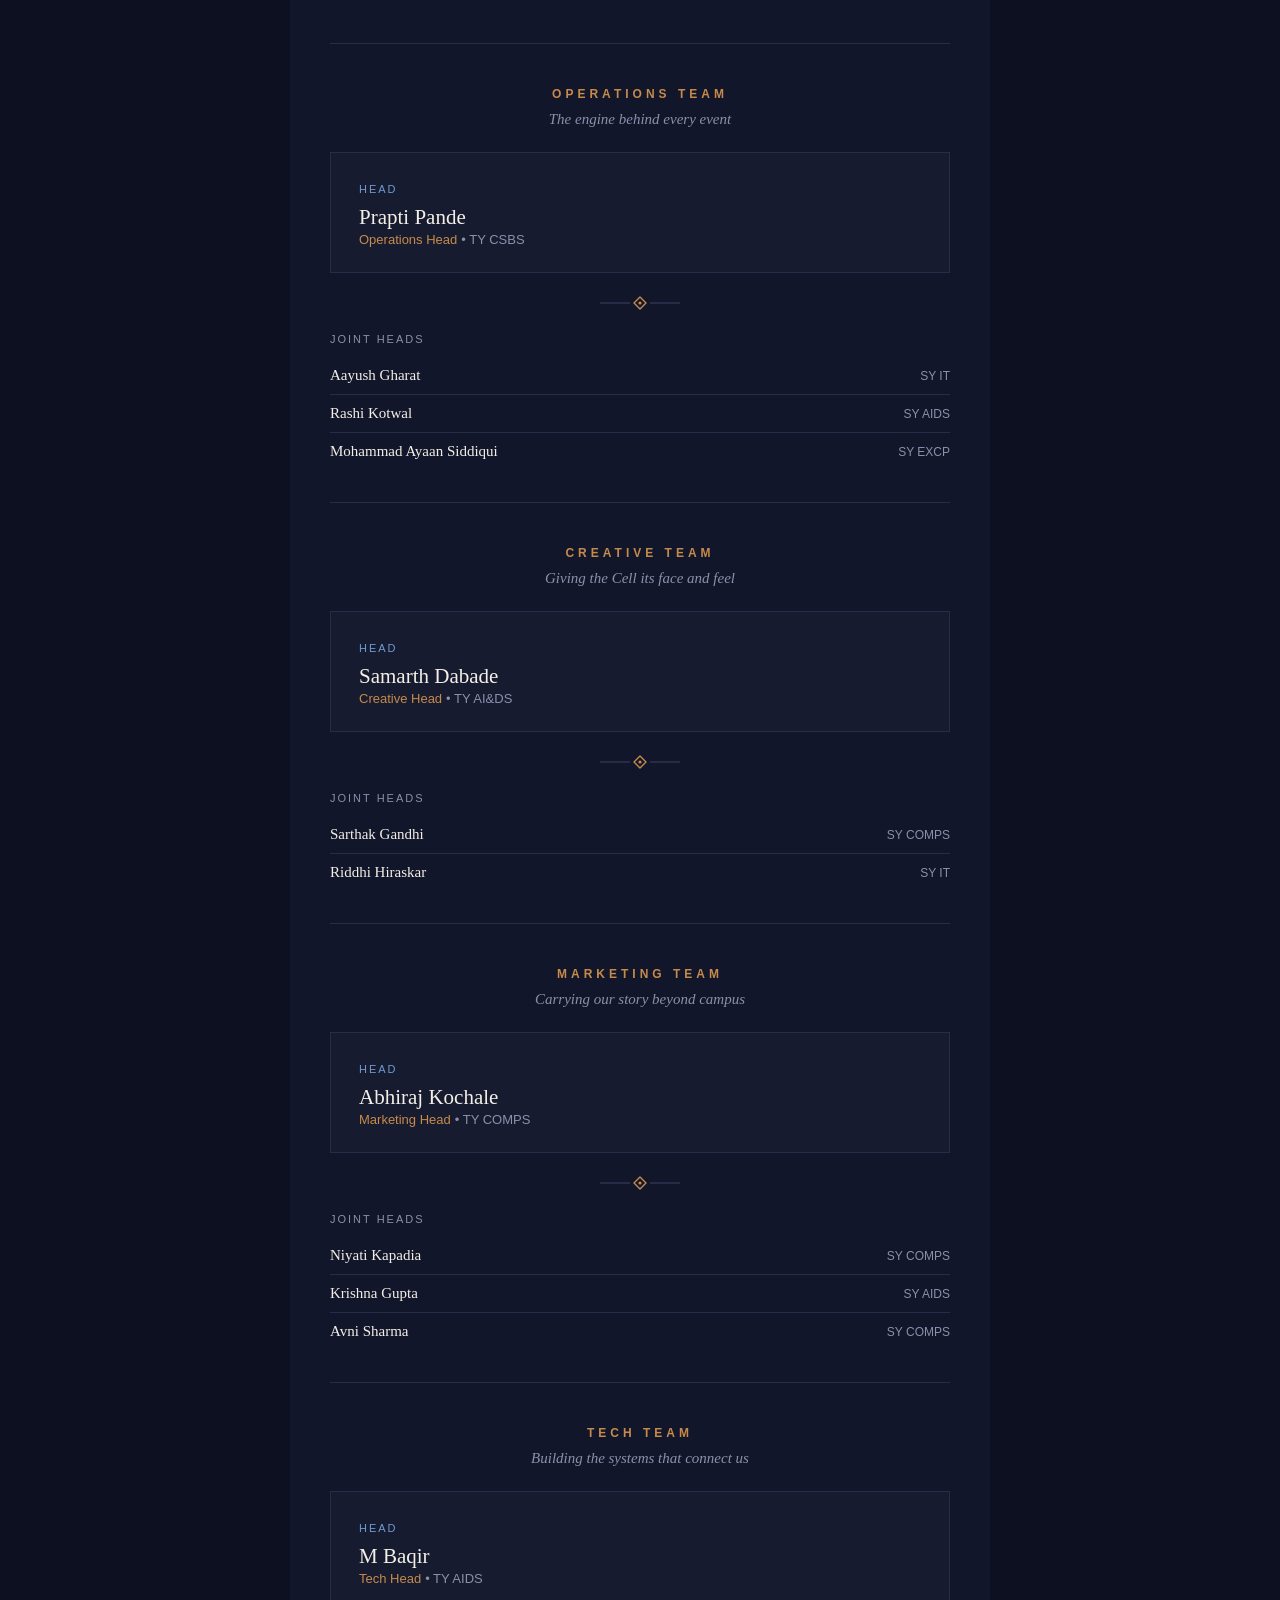
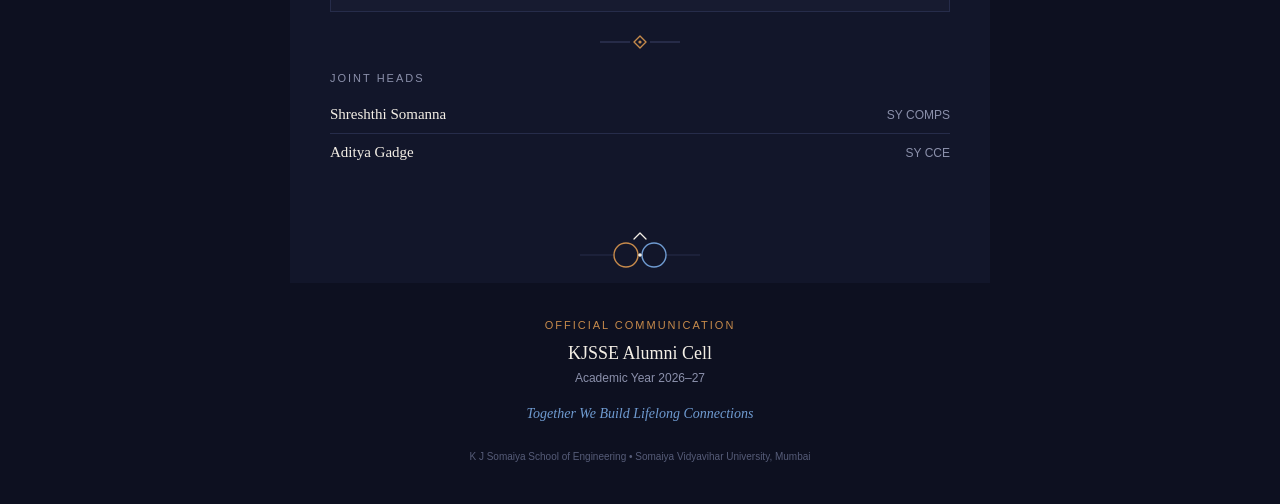
==== commit 9fff07e0: "Redesign Alumni Cell Team Reveal email template" ====
--- a/index.html
+++ b/index.html
@@ -4,9 +4,9 @@
 <meta charset="UTF-8">
 <meta name="viewport" content="width=device-width, initial-scale=1.0">
 <meta http-equiv="X-UA-Compatible" content="IE=edge">
-<meta name="color-scheme" content="dark">
-<meta name="supported-color-schemes" content="dark">
-<title>KJSSE Alumni Cell — Official Team Reveal 2026–27</title>
+<meta name="color-scheme" content="light dark">
+<meta name="supported-color-schemes" content="light dark">
+<title>KJSSE Alumni Cell — Team Reveal 2026–27</title>
 <!--[if mso]>
 <noscript>
 <xml>
@@ -15,666 +15,465 @@
 </o:OfficeDocumentSettings>
 </xml>
 </noscript>
-<style>
-  table {border-collapse:collapse;}
-  td,th,div,p,a,h1,h2,h3 {font-family:Georgia, 'Times New Roman', serif;}
-</style>
 <![endif]-->
-<style>
-  html, body { margin:0 !important; padding:0 !important; height:100% !important; width:100% !important; background-color:#07111F; }
+<style type="text/css">
+  html, body { margin:0 !important; padding:0 !important; height:100% !important; width:100% !important; background-color:#0d1020; }
   * { -ms-text-size-adjust:100%; -webkit-text-size-adjust:100%; }
-  table, td { mso-table-lspace:0pt; mso-table-rspace:0pt; }
-  img { -ms-interpolation-mode:bicubic; border:0; height:auto; line-height:100%; outline:none; text-decoration:none; display:block; }
+  table, td { mso-table-lspace:0pt; mso-table-rspace:0pt; border-collapse:collapse; }
+  img { -ms-interpolation-mode:bicubic; border:0; outline:none; text-decoration:none; display:block; }
   a { text-decoration:none; }
-  .body-bg { background-color:#07111F; }
-  .card-bg { background-color:#18223A; }
-  .gold { color:#D4AF37; }
-  .white { color:#FFFFFF; }
-  .muted { color:#C9D2DD; }
-  .serif { font-family: Georgia, 'Times New Roman', Times, serif; }
-  .sans { font-family: -apple-system, BlinkMacSystemFont, 'Segoe UI', Helvetica, Arial, sans-serif; }
-  .card-radius { border-radius:14px; }
-  .pill-radius { border-radius:999px; }
-
-  @media only screen and (max-width:640px) {
-    .full-width-mobile { width:100% !important; max-width:100% !important; }
-    .stack { display:block !important; width:100% !important; max-width:100% !important; }
-    .px-mobile { padding-left:20px !important; padding-right:20px !important; }
-    .hero-title { font-size:34px !important; line-height:40px !important; }
-    .section-title { font-size:22px !important; }
-    .card-pad { padding:22px !important; }
-    .committee-card { width:100% !important; max-width:100% !important; display:block !important; margin-bottom:16px !important; }
-    .header-logo { width:44% !important; }
+  .side-art { width:140px; }
+  .em-body { background-color:#0d1020; }
+
+  /* Defensive dark-mode: keep our own palette so clients don't auto-invert */
+  :root { color-scheme: light dark; supported-color-schemes: light dark; }
+  [data-ogsc] .force-ivory,
+  [data-ogsc] .force-ivory td,
+  [data-ogsc] .force-ivory span { color:#f4efe6 !important; }
+  [data-ogsc] .bg-panel { background-color:#171b30 !important; }
+  [data-ogsc] .bg-card { background-color:#1c2140 !important; }
+  [data-ogsc] .bg-base { background-color:#0d1020 !important; }
+  u + .body { background:#0d1020; }
+
+  @media only screen and (max-width:680px) {
+    .wrap-700 { width:100% !important; max-width:100% !important; }
+    .side-art { display:none !important; width:0 !important; }
+    .stack { display:block !important; width:100% !important; }
+    .pad-mobile { padding-left:20px !important; padding-right:20px !important; }
+    .h1-fluid { font-size:30px !important; line-height:38px !important; }
+    .card-half { display:block !important; width:100% !important; }
+    .card-gap { height:16px !important; }
+    .jh-row td { display:block !important; width:100% !important; text-align:left !important; padding:6px 0 !important; }
+    .jh-right { text-align:left !important; padding-top:0 !important; }
   }
 </style>
 </head>
-<body class="body-bg" style="margin:0; padding:0; background-color:#07111F;">
-<div style="display:none; font-size:1px; line-height:1px; max-height:0; max-width:0; opacity:0; overflow:hidden; mso-hide:all; font-family:sans-serif;">
-  Congratulations — introducing the KJSSE Alumni Cell leadership team for 2026–27.
+<body class="em-body" style="margin:0; padding:0; background-color:#0d1020;">
+<div style="display:none; max-height:0; overflow:hidden; mso-hide:all; font-size:1px; line-height:1px; color:#0d1020; opacity:0;">
+Congratulations — meet the KJSSE Alumni Cell leadership team for 2026–27.
+&#847; &#847; &#847; &#847; &#847; &#847; &#847; &#847; &#847; &#847; &#847; &#847; &#847; &#847; &#847; &#847; &#847;
 </div>
 
-<center class="body-bg" style="width:100%; background-color:#07111F;">
-<!--[if mso]>
-<table role="presentation" width="700" align="center" cellpadding="0" cellspacing="0" border="0"><tr><td>
-<![endif]-->
-
-<div style="max-width:700px; margin:0 auto;" class="full-width-mobile">
-
-  <table role="presentation" width="100%" cellpadding="0" cellspacing="0" border="0" style="max-width:700px; margin:0 auto; background-color:#07111F;">
-
-    <!-- ============ TOP SPACER ============ -->
-    <tr>
-      <td height="32" style="font-size:1px; line-height:1px;">&nbsp;</td>
-    </tr>
-
-    <!-- ============ HEADER: LOGOS ============ -->
-    <tr>
-      <td class="px-mobile" style="padding:0 32px;">
+<table role="presentation" width="100%" cellpadding="0" cellspacing="0" border="0" class="bg-base" style="background-color:#0d1020;">
+<tr>
+
+  <!-- LEFT DECORATIVE COLUMN -->
+  <td class="side-art" align="right" valign="top" style="width:140px; background-color:#0d1020;">
+    <!--[if !mso]><!-->
+    <img src="assets/background-left.png" alt="" width="140" style="display:block; width:140px; max-width:140px; height:auto;">
+    <!--<![endif]-->
+  </td>
+
+  <!-- CENTER CONTENT COLUMN -->
+  <td align="center" valign="top" style="background-color:#0d1020;">
+  <table role="presentation" width="700" cellpadding="0" cellspacing="0" border="0" class="wrap-700" style="width:700px; max-width:700px; background-color:#12162a;">
+
+    <!-- ================= HEADER ================= -->
+    <tr>
+      <td style="padding:28px 40px 20px 40px; background-color:#12162a;" class="pad-mobile">
         <table role="presentation" width="100%" cellpadding="0" cellspacing="0" border="0">
           <tr>
-            <td align="left" class="header-logo" style="width:50%;">
-              <img src="https://raw.githubusercontent.com/adityagadge-dev/alumni-cell-assets/main/assets/somaiya-logo.png
-" width="150" alt="Somaiya Vidyavihar University" style="display:block; width:150px; max-width:150px; height:auto;">
-            </td>
-            <td align="right" class="header-logo" style="width:50%;">
-              <img src="https://raw.githubusercontent.com/adityagadge-dev/alumni-cell-assets/main/assets/alumni-logo.png" width="150" alt="Alumni Cell KJSSE" style="display:block; width:150px; max-width:150px; height:auto; margin-left:auto;">
+            <td align="left" valign="middle" width="50%">
+              <img src="https://vscode.dev/github/adityagadge-dev/alumni-cell-assets/blob/main/assets/somaiya-logo.png" width="140" alt="Somaiya University" style="display:block; width:140px; height:auto;">
+            </td>
+            <td align="right" valign="middle" width="50%">
+              <span style="font-family:Arial, Helvetica, sans-serif; font-size:11px; letter-spacing:2px; color:#8b90ab; text-transform:uppercase;">Est. Trust &#8226; Somaiya Vidyavihar</span>
             </td>
           </tr>
         </table>
       </td>
     </tr>
 
-    <tr><td height="28" style="font-size:1px; line-height:1px;">&nbsp;</td></tr>
-
-    <!-- ============ BANNER ============ -->
-    <tr>
-      <td class="px-mobile" style="padding:0 32px;">
-        <table role="presentation" width="100%" cellpadding="0" cellspacing="0" border="0" class="card-radius" style="overflow:hidden; border-radius:16px; border:1px solid rgba(255,255,255,0.08);">
-          <tr>
-            <td>
-              <img src="https://raw.githubusercontent.com/adityagadge-dev/alumni-cell-assets/main/assets/ac-banner.png" width="636" alt="KJSSE Alumni Cell" style="display:block; width:100%; max-width:636px; height:auto;">
-            </td>
-          </tr>
-        </table>
-      </td>
-    </tr>
-
-    <tr><td height="48" style="font-size:1px; line-height:1px;">&nbsp;</td></tr>
-
-    <!-- ============ HERO ============ -->
-    <tr>
-      <td align="center" class="px-mobile" style="padding:0 40px; text-align:center;">
+    <!-- ================= MAIN BANNER ================= -->
+    <tr>
+      <td align="center" style="background-color:#12162a; padding:0 0 8px 0;">
+        <img src="{{MAIN_BANNER}}" width="700" alt="KJSSE Alumni Cell team reveal banner announcing the 2026–27 leadership team with the text KJSSE Alumni Cell Connect Grow Inspire on a dark newsletter header background" style="display:block; width:100%; max-width:700px; height:auto;">
+      </td>
+    </tr>
+
+    <!-- thin gradient rule -->
+    <tr>
+      <td style="background-color:#12162a; padding:0 40px;" class="pad-mobile">
+        <table role="presentation" width="100%" cellpadding="0" cellspacing="0" border="0"><tr>
+          <td height="1" style="font-size:1px; line-height:1px; background-color:#262c4a;">&nbsp;</td>
+        </tr></table>
+      </td>
+    </tr>
+
+    <!-- ================= HERO ================= -->
+    <tr>
+      <td align="center" style="background-color:#12162a; padding:48px 40px 8px 40px;" class="pad-mobile">
+        <span style="font-family:Arial, Helvetica, sans-serif; font-size:12px; letter-spacing:4px; color:#c68a4b; text-transform:uppercase; font-weight:bold;">Official Team Reveal</span>
+        <table role="presentation" width="100%" cellpadding="0" cellspacing="0" border="0"><tr><td align="center" style="padding-top:14px;">
+          <span class="h1-fluid" style="font-family:Georgia, 'Times New Roman', serif; font-size:40px; line-height:48px; color:#f4efe6; font-weight:normal;">2026&#8211;27</span>
+        </td></tr></table>
+        <table role="presentation" width="100%" cellpadding="0" cellspacing="0" border="0"><tr><td align="center" style="padding-top:20px; padding-bottom:4px; max-width:520px;">
+          <span style="font-family:Arial, Helvetica, sans-serif; font-size:16px; line-height:26px; color:#c7cadf;">Congratulations on your selection to the <span style="color:#f4efe6; font-weight:bold;">KJSSE Alumni Cell</span>.<br>We are delighted to welcome our new leadership team for the academic year 2026&#8211;27.</span>
+        </td></tr></table>
+      </td>
+    </tr>
+
+    <tr>
+      <td align="center" style="background-color:#12162a; padding:28px 40px 8px 40px;">
+        <img src="assets/section-decoration.svg" width="64" alt="" style="display:block; width:64px; height:auto;">
+      </td>
+    </tr>
+
+    <!-- ================= CORE COMMITTEE ================= -->
+    <tr>
+      <td align="center" style="background-color:#12162a; padding:12px 40px 6px 40px;" class="pad-mobile">
+        <span style="font-family:Arial, Helvetica, sans-serif; font-size:12px; letter-spacing:4px; color:#c68a4b; text-transform:uppercase; font-weight:bold;">Core Committee</span>
+        <table role="presentation" width="100%" cellpadding="0" cellspacing="0" border="0"><tr><td align="center" style="padding-top:10px;">
+          <span style="font-family:Georgia, 'Times New Roman', serif; font-style:italic; font-size:15px; color:#8b90ab;">The people steering the Cell forward</span>
+        </td></tr></table>
+      </td>
+    </tr>
+
+    <tr>
+      <td style="background-color:#12162a; padding:24px 40px 8px 40px;" class="pad-mobile">
         <table role="presentation" width="100%" cellpadding="0" cellspacing="0" border="0">
           <tr>
-            <td align="center" style="text-align:center;">
-              <p class="sans gold" style="margin:0 0 14px 0; font-size:12px; letter-spacing:4px; text-transform:uppercase; font-weight:600;">K J Somaiya School of Engineering &nbsp;·&nbsp; Alumni Cell</p>
-              <h1 class="serif white hero-title" style="margin:0; font-size:44px; line-height:50px; font-weight:400; letter-spacing:0.5px;">Official Team Reveal</h1>
-              <p class="serif gold" style="margin:10px 0 0 0; font-size:20px; letter-spacing:6px; font-style:italic;">2026&ndash;27</p>
+            <td class="card-half stack" width="50%" valign="top" style="padding:0 8px 16px 0;">
+              <table role="presentation" width="100%" cellpadding="0" cellspacing="0" border="0" class="bg-card" style="background-color:#171b30; border:1px solid #262c4a;">
+                <tr><td style="padding:22px 22px 18px 22px;">
+                  <span style="font-family:Georgia, 'Times New Roman', serif; font-size:19px; color:#f4efe6;">Aryan Shah</span><br>
+                  <span style="font-family:Arial, Helvetica, sans-serif; font-size:12px; letter-spacing:1px; color:#c68a4b; text-transform:uppercase;">General Secretary</span><br>
+                  <span style="font-family:Arial, Helvetica, sans-serif; font-size:12px; color:#8b90ab;">TY AIDS</span>
+                </td></tr>
+              </table>
+            </td>
+            <td class="card-half stack" width="50%" valign="top" style="padding:0 0 16px 8px;">
+              <table role="presentation" width="100%" cellpadding="0" cellspacing="0" border="0" class="bg-card" style="background-color:#171b30; border:1px solid #262c4a;">
+                <tr><td style="padding:22px 22px 18px 22px;">
+                  <span style="font-family:Georgia, 'Times New Roman', serif; font-size:19px; color:#f4efe6;">Yash Jain</span><br>
+                  <span style="font-family:Arial, Helvetica, sans-serif; font-size:12px; letter-spacing:1px; color:#c68a4b; text-transform:uppercase;">Finance Secretary</span><br>
+                  <span style="font-family:Arial, Helvetica, sans-serif; font-size:12px; color:#8b90ab;">TY COMPS</span>
+                </td></tr>
+              </table>
             </td>
           </tr>
           <tr>
-            <td align="center" style="padding-top:26px; text-align:center;">
-              <img src="assets/divider.svg" width="220" alt="" style="display:block; width:220px; height:auto; margin:0 auto;">
-            </td>
-          </tr>
-          <tr>
-            <td align="center" style="padding-top:26px; text-align:center;">
-              <p class="sans muted" style="margin:0; font-size:16px; line-height:27px; max-width:480px; margin:0 auto;">
-                Congratulations on your selection to the KJSSE Alumni Cell.<br>
-                We are excited to welcome our new leadership team for the academic year <span class="white" style="color:#FFFFFF;">2026&ndash;27</span>.
-              </p>
-            </td>
-          </tr>
-        </table>
-      </td>
-    </tr>
-
-    <tr><td height="52" style="font-size:1px; line-height:1px;">&nbsp;</td></tr>
-
-    <!-- ============ CORE COMMITTEE ============ -->
-    <tr>
-      <td class="px-mobile" style="padding:0 32px;">
-
-        <table role="presentation" width="100%" cellpadding="0" cellspacing="0" border="0">
-          <tr>
-            <td align="center" style="text-align:center; padding-bottom:8px;">
-              <p class="sans gold" style="margin:0; font-size:11px; letter-spacing:3.5px; text-transform:uppercase; font-weight:600;">Leadership</p>
-              <h2 class="serif white section-title" style="margin:8px 0 0 0; font-size:26px; font-weight:400;">Core Committee</h2>
-            </td>
-          </tr>
-        </table>
-
-        <table role="presentation" width="100%" cellpadding="0" cellspacing="0" border="0" style="margin-top:28px;">
-          <tr>
-            <td width="50%" class="stack committee-card" style="width:50%; padding:0 8px 16px 0; vertical-align:top;">
-              <table role="presentation" width="100%" cellpadding="0" cellspacing="0" border="0" class="card-bg card-radius" style="background-color:#18223A; border-radius:14px; border:1px solid rgba(255,255,255,0.08); border-top:2px solid #D4AF37;">
-                <tr><td class="card-pad" style="padding:26px 24px;">
-                  <p class="sans gold" style="margin:0 0 10px 0; font-size:10px; letter-spacing:2.5px; text-transform:uppercase; font-weight:700;">General Secretary</p>
-                  <p class="serif white" style="margin:0 0 4px 0; font-size:19px; font-weight:400;">Aryan Shah</p>
-                  <p class="sans muted" style="margin:0; font-size:13px; letter-spacing:0.5px;">TY AIDS</p>
+            <td class="card-half stack" width="50%" valign="top" style="padding:0 8px 4px 0;">
+              <table role="presentation" width="100%" cellpadding="0" cellspacing="0" border="0" class="bg-card" style="background-color:#171b30; border:1px solid #262c4a;">
+                <tr><td style="padding:22px 22px 18px 22px;">
+                  <span style="font-family:Georgia, 'Times New Roman', serif; font-size:19px; color:#f4efe6;">Abhinav Pande</span><br>
+                  <span style="font-family:Arial, Helvetica, sans-serif; font-size:12px; letter-spacing:1px; color:#c68a4b; text-transform:uppercase;">Joint General Secretary</span><br>
+                  <span style="font-family:Arial, Helvetica, sans-serif; font-size:12px; color:#8b90ab;">TY AIDS</span>
                 </td></tr>
               </table>
             </td>
-            <td width="50%" class="stack committee-card" style="width:50%; padding:0 0 16px 8px; vertical-align:top;">
-              <table role="presentation" width="100%" cellpadding="0" cellspacing="0" border="0" class="card-bg card-radius" style="background-color:#18223A; border-radius:14px; border:1px solid rgba(255,255,255,0.08); border-top:2px solid #D4AF37;">
-                <tr><td class="card-pad" style="padding:26px 24px;">
-                  <p class="sans gold" style="margin:0 0 10px 0; font-size:10px; letter-spacing:2.5px; text-transform:uppercase; font-weight:700;">Joint General Secretary</p>
-                  <p class="serif white" style="margin:0 0 4px 0; font-size:19px; font-weight:400;">Abhinav Pande</p>
-                  <p class="sans muted" style="margin:0; font-size:13px; letter-spacing:0.5px;">TY AIDS</p>
+            <td class="card-half stack" width="50%" valign="top" style="padding:0 0 4px 8px;">
+              <table role="presentation" width="100%" cellpadding="0" cellspacing="0" border="0" class="bg-card" style="background-color:#171b30; border:1px solid #262c4a;">
+                <tr><td style="padding:22px 22px 18px 22px;">
+                  <span style="font-family:Georgia, 'Times New Roman', serif; font-size:19px; color:#f4efe6;">Rohan Kendre</span><br>
+                  <span style="font-family:Arial, Helvetica, sans-serif; font-size:12px; letter-spacing:1px; color:#c68a4b; text-transform:uppercase;">Joint General Secretary</span><br>
+                  <span style="font-family:Arial, Helvetica, sans-serif; font-size:12px; color:#8b90ab;">TY COMPS</span>
                 </td></tr>
               </table>
             </td>
           </tr>
-          <tr>
-            <td width="50%" class="stack committee-card" style="width:50%; padding:0 8px 0 0; vertical-align:top;">
-              <table role="presentation" width="100%" cellpadding="0" cellspacing="0" border="0" class="card-bg card-radius" style="background-color:#18223A; border-radius:14px; border:1px solid rgba(255,255,255,0.08); border-top:2px solid #D4AF37;">
-                <tr><td class="card-pad" style="padding:26px 24px;">
-                  <p class="sans gold" style="margin:0 0 10px 0; font-size:10px; letter-spacing:2.5px; text-transform:uppercase; font-weight:700;">Joint General Secretary</p>
-                  <p class="serif white" style="margin:0 0 4px 0; font-size:19px; font-weight:400;">Rohan Kendre</p>
-                  <p class="sans muted" style="margin:0; font-size:13px; letter-spacing:0.5px;">TY COMPS</p>
-                </td></tr>
-              </table>
-            </td>
-            <td width="50%" class="stack committee-card" style="width:50%; padding:0 0 0 8px; vertical-align:top;">
-              <table role="presentation" width="100%" cellpadding="0" cellspacing="0" border="0" class="card-bg card-radius" style="background-color:#18223A; border-radius:14px; border:1px solid rgba(255,255,255,0.08); border-top:2px solid #D4AF37;">
-                <tr><td class="card-pad" style="padding:26px 24px;">
-                  <p class="sans gold" style="margin:0 0 10px 0; font-size:10px; letter-spacing:2.5px; text-transform:uppercase; font-weight:700;">Finance Secretary</p>
-                  <p class="serif white" style="margin:0 0 4px 0; font-size:19px; font-weight:400;">Yash Jain</p>
-                  <p class="sans muted" style="margin:0; font-size:13px; letter-spacing:0.5px;">TY COMPS</p>
-                </td></tr>
-              </table>
-            </td>
-          </tr>
-        </table>
-
-      </td>
-    </tr>
-
-    <tr><td height="52" style="font-size:1px; line-height:1px;">&nbsp;</td></tr>
-
-    <tr>
-      <td align="center">
-        <img src="assets/gold-line.svg" width="500" alt="" style="display:block; width:500px; max-width:80%; height:auto; margin:0 auto;">
-      </td>
-    </tr>
-
-    <tr><td height="52" style="font-size:1px; line-height:1px;">&nbsp;</td></tr>
-
-    <!-- ============ TEAM: ALUMNI RELATIONS ============ -->
-    <tr>
-      <td class="px-mobile" style="padding:0 32px;">
-        <table role="presentation" width="100%" cellpadding="0" cellspacing="0" border="0">
-
-          <tr>
-            <td align="center" style="text-align:center; padding-bottom:6px;">
-              <p class="sans gold" style="margin:0; font-size:11px; letter-spacing:3.5px; text-transform:uppercase; font-weight:600;">Team</p>
-              <h2 class="serif white section-title" style="margin:8px 0 0 0; font-size:26px; font-weight:400;">Alumni Relations</h2>
-              <p class="sans muted" style="margin:6px 0 0 0; font-size:13px; letter-spacing:0.5px;">Building bridges between generations of Somaiyans</p>
-            </td>
-          </tr>
-
-          <tr>
-            <td style="padding-top:24px;">
-              <table role="presentation" width="100%" cellpadding="0" cellspacing="0" border="0" class="card-bg card-radius" style="background-color:#18223A; border-radius:14px; border:1px solid rgba(255,255,255,0.08); border-top:2px solid #D4AF37;">
-                <tr><td class="card-pad" style="padding:28px 26px;">
-                  <p class="sans gold" style="margin:0 0 10px 0; font-size:10px; letter-spacing:2.5px; text-transform:uppercase; font-weight:700;">Head</p>
-                  <p class="serif white" style="margin:0 0 4px 0; font-size:21px; font-weight:400;">Siya Agrawal</p>
-                  <p class="sans muted" style="margin:0; font-size:13px; letter-spacing:0.5px;">Alumni Relations Head &nbsp;&middot;&nbsp; TY IT</p>
-                </td></tr>
-              </table>
-            </td>
-          </tr>
-
-          <tr>
-            <td align="center" style="padding:20px 0;">
-              <img src="assets/gold-line.svg" width="120" alt="" style="display:block; width:120px; height:auto; margin:0 auto;">
-            </td>
-          </tr>
-
-          <tr>
-            <td align="center" style="text-align:center; padding-bottom:14px;">
-              <p class="sans gold" style="margin:0; font-size:10px; letter-spacing:2.5px; text-transform:uppercase; font-weight:700;">Joint Heads</p>
-            </td>
-          </tr>
-
-          <tr>
-            <td>
-              <table role="presentation" width="100%" cellpadding="0" cellspacing="0" border="0" style="border:1px solid rgba(255,255,255,0.08); border-radius:12px; overflow:hidden;">
-                <tr>
-                  <td style="padding:15px 20px; border-bottom:1px solid rgba(255,255,255,0.06);">
-                    <table role="presentation" width="100%" cellpadding="0" cellspacing="0" border="0"><tr>
-                      <td align="left" class="serif white" style="font-size:15px;">Aditi Prashar</td>
-                      <td align="right" class="sans muted" style="font-size:13px; letter-spacing:0.5px;">SY AIDS</td>
-                    </tr></table>
-                  </td>
-                </tr>
-                <tr>
-                  <td style="padding:15px 20px; border-bottom:1px solid rgba(255,255,255,0.06);">
-                    <table role="presentation" width="100%" cellpadding="0" cellspacing="0" border="0"><tr>
-                      <td align="left" class="serif white" style="font-size:15px;">Zainab Azhar</td>
-                      <td align="right" class="sans muted" style="font-size:13px; letter-spacing:0.5px;">SY AIDS</td>
-                    </tr></table>
-                  </td>
-                </tr>
-                <tr>
-                  <td style="padding:15px 20px;">
-                    <table role="presentation" width="100%" cellpadding="0" cellspacing="0" border="0"><tr>
-                      <td align="left" class="serif white" style="font-size:15px;">Mrunmayi Desai</td>
-                      <td align="right" class="sans muted" style="font-size:13px; letter-spacing:0.5px;">SY IT</td>
-                    </tr></table>
-                  </td>
-                </tr>
-              </table>
-            </td>
-          </tr>
-
-        </table>
-      </td>
-    </tr>
-
-    <tr><td height="46" style="font-size:1px; line-height:1px;">&nbsp;</td></tr>
-    <tr><td align="center"><img src="assets/divider.svg" width="220" alt="" style="display:block; width:220px; height:auto; margin:0 auto;"></td></tr>
-    <tr><td height="46" style="font-size:1px; line-height:1px;">&nbsp;</td></tr>
-
-    <!-- ============ TEAM: NPR ============ -->
-    <tr>
-      <td class="px-mobile" style="padding:0 32px;">
-        <table role="presentation" width="100%" cellpadding="0" cellspacing="0" border="0">
-
-          <tr>
-            <td align="center" style="text-align:center; padding-bottom:6px;">
-              <p class="sans gold" style="margin:0; font-size:11px; letter-spacing:3.5px; text-transform:uppercase; font-weight:600;">Team</p>
-              <h2 class="serif white section-title" style="margin:8px 0 0 0; font-size:26px; font-weight:400;">NPR Team</h2>
-              <p class="sans muted" style="margin:6px 0 0 0; font-size:13px; letter-spacing:0.5px;">Nurturing purposeful relationships, records &amp; recognition</p>
-            </td>
-          </tr>
-
-          <tr>
-            <td style="padding-top:24px;">
-              <table role="presentation" width="100%" cellpadding="0" cellspacing="0" border="0" class="card-bg card-radius" style="background-color:#18223A; border-radius:14px; border:1px solid rgba(255,255,255,0.08); border-top:2px solid #D4AF37;">
-                <tr><td class="card-pad" style="padding:28px 26px;">
-                  <p class="sans gold" style="margin:0 0 10px 0; font-size:10px; letter-spacing:2.5px; text-transform:uppercase; font-weight:700;">Head</p>
-                  <p class="serif white" style="margin:0 0 4px 0; font-size:21px; font-weight:400;">Leena Sathvika Pallampati</p>
-                  <p class="sans muted" style="margin:0; font-size:13px; letter-spacing:0.5px;">NPR Head &nbsp;&middot;&nbsp; TY CSBS</p>
-                </td></tr>
-              </table>
-            </td>
-          </tr>
-
-          <tr>
-            <td align="center" style="padding:20px 0;">
-              <img src="assets/gold-line.svg" width="120" alt="" style="display:block; width:120px; height:auto; margin:0 auto;">
-            </td>
-          </tr>
-
-          <tr>
-            <td align="center" style="text-align:center; padding-bottom:14px;">
-              <p class="sans gold" style="margin:0; font-size:10px; letter-spacing:2.5px; text-transform:uppercase; font-weight:700;">Joint Heads</p>
-            </td>
-          </tr>
-
-          <tr>
-            <td>
-              <table role="presentation" width="100%" cellpadding="0" cellspacing="0" border="0" style="border:1px solid rgba(255,255,255,0.08); border-radius:12px; overflow:hidden;">
-                <tr>
-                  <td style="padding:15px 20px; border-bottom:1px solid rgba(255,255,255,0.06);">
-                    <table role="presentation" width="100%" cellpadding="0" cellspacing="0" border="0"><tr>
-                      <td align="left" class="serif white" style="font-size:15px;">Rushika Jodh</td>
-                      <td align="right" class="sans muted" style="font-size:13px; letter-spacing:0.5px;">SY RAI</td>
-                    </tr></table>
-                  </td>
-                </tr>
-                <tr>
-                  <td style="padding:15px 20px; border-bottom:1px solid rgba(255,255,255,0.06);">
-                    <table role="presentation" width="100%" cellpadding="0" cellspacing="0" border="0"><tr>
-                      <td align="left" class="serif white" style="font-size:15px;">Chaarvi Sinha</td>
-                      <td align="right" class="sans muted" style="font-size:13px; letter-spacing:0.5px;">SY CCE</td>
-                    </tr></table>
-                  </td>
-                </tr>
-                <tr>
-                  <td style="padding:15px 20px;">
-                    <table role="presentation" width="100%" cellpadding="0" cellspacing="0" border="0"><tr>
-                      <td align="left" class="serif white" style="font-size:15px;">I. Sivarani Pranavi</td>
-                      <td align="right" class="sans muted" style="font-size:13px; letter-spacing:0.5px;">SY CCE</td>
-                    </tr></table>
-                  </td>
-                </tr>
-              </table>
-            </td>
-          </tr>
-
-        </table>
-      </td>
-    </tr>
-
-    <tr><td height="46" style="font-size:1px; line-height:1px;">&nbsp;</td></tr>
-    <tr><td align="center"><img src="assets/divider.svg" width="220" alt="" style="display:block; width:220px; height:auto; margin:0 auto;"></td></tr>
-    <tr><td height="46" style="font-size:1px; line-height:1px;">&nbsp;</td></tr>
-
-    <!-- ============ TEAM: OPERATIONS ============ -->
-    <tr>
-      <td class="px-mobile" style="padding:0 32px;">
-        <table role="presentation" width="100%" cellpadding="0" cellspacing="0" border="0">
-
-          <tr>
-            <td align="center" style="text-align:center; padding-bottom:6px;">
-              <p class="sans gold" style="margin:0; font-size:11px; letter-spacing:3.5px; text-transform:uppercase; font-weight:600;">Team</p>
-              <h2 class="serif white section-title" style="margin:8px 0 0 0; font-size:26px; font-weight:400;">Operations Team</h2>
-              <p class="sans muted" style="margin:6px 0 0 0; font-size:13px; letter-spacing:0.5px;">The engine behind every seamless event</p>
-            </td>
-          </tr>
-
-          <tr>
-            <td style="padding-top:24px;">
-              <table role="presentation" width="100%" cellpadding="0" cellspacing="0" border="0" class="card-bg card-radius" style="background-color:#18223A; border-radius:14px; border:1px solid rgba(255,255,255,0.08); border-top:2px solid #D4AF37;">
-                <tr><td class="card-pad" style="padding:28px 26px;">
-                  <p class="sans gold" style="margin:0 0 10px 0; font-size:10px; letter-spacing:2.5px; text-transform:uppercase; font-weight:700;">Head</p>
-                  <p class="serif white" style="margin:0 0 4px 0; font-size:21px; font-weight:400;">Prapti Pande</p>
-                  <p class="sans muted" style="margin:0; font-size:13px; letter-spacing:0.5px;">Operations Head &nbsp;&middot;&nbsp; TY CSBS</p>
-                </td></tr>
-              </table>
-            </td>
-          </tr>
-
-          <tr>
-            <td align="center" style="padding:20px 0;">
-              <img src="assets/gold-line.svg" width="120" alt="" style="display:block; width:120px; height:auto; margin:0 auto;">
-            </td>
-          </tr>
-
-          <tr>
-            <td align="center" style="text-align:center; padding-bottom:14px;">
-              <p class="sans gold" style="margin:0; font-size:10px; letter-spacing:2.5px; text-transform:uppercase; font-weight:700;">Joint Heads</p>
-            </td>
-          </tr>
-
-          <tr>
-            <td>
-              <table role="presentation" width="100%" cellpadding="0" cellspacing="0" border="0" style="border:1px solid rgba(255,255,255,0.08); border-radius:12px; overflow:hidden;">
-                <tr>
-                  <td style="padding:15px 20px; border-bottom:1px solid rgba(255,255,255,0.06);">
-                    <table role="presentation" width="100%" cellpadding="0" cellspacing="0" border="0"><tr>
-                      <td align="left" class="serif white" style="font-size:15px;">Aayush Gharat</td>
-                      <td align="right" class="sans muted" style="font-size:13px; letter-spacing:0.5px;">SY IT</td>
-                    </tr></table>
-                  </td>
-                </tr>
-                <tr>
-                  <td style="padding:15px 20px; border-bottom:1px solid rgba(255,255,255,0.06);">
-                    <table role="presentation" width="100%" cellpadding="0" cellspacing="0" border="0"><tr>
-                      <td align="left" class="serif white" style="font-size:15px;">Rashi Kotwal</td>
-                      <td align="right" class="sans muted" style="font-size:13px; letter-spacing:0.5px;">SY AIDS</td>
-                    </tr></table>
-                  </td>
-                </tr>
-                <tr>
-                  <td style="padding:15px 20px;">
-                    <table role="presentation" width="100%" cellpadding="0" cellspacing="0" border="0"><tr>
-                      <td align="left" class="serif white" style="font-size:15px;">Mohammad Ayaan Siddiqui</td>
-                      <td align="right" class="sans muted" style="font-size:13px; letter-spacing:0.5px;">SY EXCP</td>
-                    </tr></table>
-                  </td>
-                </tr>
-              </table>
-            </td>
-          </tr>
-
-        </table>
-      </td>
-    </tr>
-
-    <tr><td height="46" style="font-size:1px; line-height:1px;">&nbsp;</td></tr>
-    <tr><td align="center"><img src="assets/divider.svg" width="220" alt="" style="display:block; width:220px; height:auto; margin:0 auto;"></td></tr>
-    <tr><td height="46" style="font-size:1px; line-height:1px;">&nbsp;</td></tr>
-
-    <!-- ============ TEAM: CREATIVE ============ -->
-    <tr>
-      <td class="px-mobile" style="padding:0 32px;">
-        <table role="presentation" width="100%" cellpadding="0" cellspacing="0" border="0">
-
-          <tr>
-            <td align="center" style="text-align:center; padding-bottom:6px;">
-              <p class="sans gold" style="margin:0; font-size:11px; letter-spacing:3.5px; text-transform:uppercase; font-weight:600;">Team</p>
-              <h2 class="serif white section-title" style="margin:8px 0 0 0; font-size:26px; font-weight:400;">Creative Team</h2>
-              <p class="sans muted" style="margin:6px 0 0 0; font-size:13px; letter-spacing:0.5px;">Shaping the visual voice of the Alumni Cell</p>
-            </td>
-          </tr>
-
-          <tr>
-            <td style="padding-top:24px;">
-              <table role="presentation" width="100%" cellpadding="0" cellspacing="0" border="0" class="card-bg card-radius" style="background-color:#18223A; border-radius:14px; border:1px solid rgba(255,255,255,0.08); border-top:2px solid #D4AF37;">
-                <tr><td class="card-pad" style="padding:28px 26px;">
-                  <p class="sans gold" style="margin:0 0 10px 0; font-size:10px; letter-spacing:2.5px; text-transform:uppercase; font-weight:700;">Head</p>
-                  <p class="serif white" style="margin:0 0 4px 0; font-size:21px; font-weight:400;">Samarth Dabade</p>
-                  <p class="sans muted" style="margin:0; font-size:13px; letter-spacing:0.5px;">Creative Head &nbsp;&middot;&nbsp; TY AI&amp;DS</p>
-                </td></tr>
-              </table>
-            </td>
-          </tr>
-
-          <tr>
-            <td align="center" style="padding:20px 0;">
-              <img src="assets/gold-line.svg" width="120" alt="" style="display:block; width:120px; height:auto; margin:0 auto;">
-            </td>
-          </tr>
-
-          <tr>
-            <td align="center" style="text-align:center; padding-bottom:14px;">
-              <p class="sans gold" style="margin:0; font-size:10px; letter-spacing:2.5px; text-transform:uppercase; font-weight:700;">Joint Heads</p>
-            </td>
-          </tr>
-
-          <tr>
-            <td>
-              <table role="presentation" width="100%" cellpadding="0" cellspacing="0" border="0" style="border:1px solid rgba(255,255,255,0.08); border-radius:12px; overflow:hidden;">
-                <tr>
-                  <td style="padding:15px 20px; border-bottom:1px solid rgba(255,255,255,0.06);">
-                    <table role="presentation" width="100%" cellpadding="0" cellspacing="0" border="0"><tr>
-                      <td align="left" class="serif white" style="font-size:15px;">Sarthak Gandhi</td>
-                      <td align="right" class="sans muted" style="font-size:13px; letter-spacing:0.5px;">SY COMPS</td>
-                    </tr></table>
-                  </td>
-                </tr>
-                <tr>
-                  <td style="padding:15px 20px;">
-                    <table role="presentation" width="100%" cellpadding="0" cellspacing="0" border="0"><tr>
-                      <td align="left" class="serif white" style="font-size:15px;">Riddhi Hiraskar</td>
-                      <td align="right" class="sans muted" style="font-size:13px; letter-spacing:0.5px;">SY IT</td>
-                    </tr></table>
-                  </td>
-                </tr>
-              </table>
-            </td>
-          </tr>
-
-        </table>
-      </td>
-    </tr>
-
-    <tr><td height="46" style="font-size:1px; line-height:1px;">&nbsp;</td></tr>
-    <tr><td align="center"><img src="assets/divider.svg" width="220" alt="" style="display:block; width:220px; height:auto; margin:0 auto;"></td></tr>
-    <tr><td height="46" style="font-size:1px; line-height:1px;">&nbsp;</td></tr>
-
-    <!-- ============ TEAM: MARKETING ============ -->
-    <tr>
-      <td class="px-mobile" style="padding:0 32px;">
-        <table role="presentation" width="100%" cellpadding="0" cellspacing="0" border="0">
-
-          <tr>
-            <td align="center" style="text-align:center; padding-bottom:6px;">
-              <p class="sans gold" style="margin:0; font-size:11px; letter-spacing:3.5px; text-transform:uppercase; font-weight:600;">Team</p>
-              <h2 class="serif white section-title" style="margin:8px 0 0 0; font-size:26px; font-weight:400;">Marketing Team</h2>
-              <p class="sans muted" style="margin:6px 0 0 0; font-size:13px; letter-spacing:0.5px;">Carrying the Alumni Cell voice beyond campus</p>
-            </td>
-          </tr>
-
-          <tr>
-            <td style="padding-top:24px;">
-              <table role="presentation" width="100%" cellpadding="0" cellspacing="0" border="0" class="card-bg card-radius" style="background-color:#18223A; border-radius:14px; border:1px solid rgba(255,255,255,0.08); border-top:2px solid #D4AF37;">
-                <tr><td class="card-pad" style="padding:28px 26px;">
-                  <p class="sans gold" style="margin:0 0 10px 0; font-size:10px; letter-spacing:2.5px; text-transform:uppercase; font-weight:700;">Head</p>
-                  <p class="serif white" style="margin:0 0 4px 0; font-size:21px; font-weight:400;">Abhiraj Kochale</p>
-                  <p class="sans muted" style="margin:0; font-size:13px; letter-spacing:0.5px;">Marketing Head &nbsp;&middot;&nbsp; TY COMPS</p>
-                </td></tr>
-              </table>
-            </td>
-          </tr>
-
-          <tr>
-            <td align="center" style="padding:20px 0;">
-              <img src="assets/gold-line.svg" width="120" alt="" style="display:block; width:120px; height:auto; margin:0 auto;">
-            </td>
-          </tr>
-
-          <tr>
-            <td align="center" style="text-align:center; padding-bottom:14px;">
-              <p class="sans gold" style="margin:0; font-size:10px; letter-spacing:2.5px; text-transform:uppercase; font-weight:700;">Joint Heads</p>
-            </td>
-          </tr>
-
-          <tr>
-            <td>
-              <table role="presentation" width="100%" cellpadding="0" cellspacing="0" border="0" style="border:1px solid rgba(255,255,255,0.08); border-radius:12px; overflow:hidden;">
-                <tr>
-                  <td style="padding:15px 20px; border-bottom:1px solid rgba(255,255,255,0.06);">
-                    <table role="presentation" width="100%" cellpadding="0" cellspacing="0" border="0"><tr>
-                      <td align="left" class="serif white" style="font-size:15px;">Niyati Kapadia</td>
-                      <td align="right" class="sans muted" style="font-size:13px; letter-spacing:0.5px;">SY COMPS</td>
-                    </tr></table>
-                  </td>
-                </tr>
-                <tr>
-                  <td style="padding:15px 20px; border-bottom:1px solid rgba(255,255,255,0.06);">
-                    <table role="presentation" width="100%" cellpadding="0" cellspacing="0" border="0"><tr>
-                      <td align="left" class="serif white" style="font-size:15px;">Krishna Gupta</td>
-                      <td align="right" class="sans muted" style="font-size:13px; letter-spacing:0.5px;">SY AIDS</td>
-                    </tr></table>
-                  </td>
-                </tr>
-                <tr>
-                  <td style="padding:15px 20px;">
-                    <table role="presentation" width="100%" cellpadding="0" cellspacing="0" border="0"><tr>
-                      <td align="left" class="serif white" style="font-size:15px;">Avni Sharma</td>
-                      <td align="right" class="sans muted" style="font-size:13px; letter-spacing:0.5px;">SY COMPS</td>
-                    </tr></table>
-                  </td>
-                </tr>
-              </table>
-            </td>
-          </tr>
-
-        </table>
-      </td>
-    </tr>
-
-    <tr><td height="46" style="font-size:1px; line-height:1px;">&nbsp;</td></tr>
-    <tr><td align="center"><img src="assets/divider.svg" width="220" alt="" style="display:block; width:220px; height:auto; margin:0 auto;"></td></tr>
-    <tr><td height="46" style="font-size:1px; line-height:1px;">&nbsp;</td></tr>
-
-    <!-- ============ TEAM: TECH ============ -->
-    <tr>
-      <td class="px-mobile" style="padding:0 32px;">
-        <table role="presentation" width="100%" cellpadding="0" cellspacing="0" border="0">
-
-          <tr>
-            <td align="center" style="text-align:center; padding-bottom:6px;">
-              <p class="sans gold" style="margin:0; font-size:11px; letter-spacing:3.5px; text-transform:uppercase; font-weight:600;">Team</p>
-              <h2 class="serif white section-title" style="margin:8px 0 0 0; font-size:26px; font-weight:400;">Tech Team</h2>
-              <p class="sans muted" style="margin:6px 0 0 0; font-size:13px; letter-spacing:0.5px;">Building the digital backbone of the Alumni Cell</p>
-            </td>
-          </tr>
-
-          <tr>
-            <td style="padding-top:24px;">
-              <table role="presentation" width="100%" cellpadding="0" cellspacing="0" border="0" class="card-bg card-radius" style="background-color:#18223A; border-radius:14px; border:1px solid rgba(255,255,255,0.08); border-top:2px solid #D4AF37;">
-                <tr><td class="card-pad" style="padding:28px 26px;">
-                  <p class="sans gold" style="margin:0 0 10px 0; font-size:10px; letter-spacing:2.5px; text-transform:uppercase; font-weight:700;">Head</p>
-                  <p class="serif white" style="margin:0 0 4px 0; font-size:21px; font-weight:400;">M Baqir</p>
-                  <p class="sans muted" style="margin:0; font-size:13px; letter-spacing:0.5px;">Tech Head &nbsp;&middot;&nbsp; TY AIDS</p>
-                </td></tr>
-              </table>
-            </td>
-          </tr>
-
-          <tr>
-            <td align="center" style="padding:20px 0;">
-              <img src="assets/gold-line.svg" width="120" alt="" style="display:block; width:120px; height:auto; margin:0 auto;">
-            </td>
-          </tr>
-
-          <tr>
-            <td align="center" style="text-align:center; padding-bottom:14px;">
-              <p class="sans gold" style="margin:0; font-size:10px; letter-spacing:2.5px; text-transform:uppercase; font-weight:700;">Joint Heads</p>
-            </td>
-          </tr>
-
-          <tr>
-            <td>
-              <table role="presentation" width="100%" cellpadding="0" cellspacing="0" border="0" style="border:1px solid rgba(255,255,255,0.08); border-radius:12px; overflow:hidden;">
-                <tr>
-                  <td style="padding:15px 20px; border-bottom:1px solid rgba(255,255,255,0.06);">
-                    <table role="presentation" width="100%" cellpadding="0" cellspacing="0" border="0"><tr>
-                      <td align="left" class="serif white" style="font-size:15px;">Shreshthi Somanna</td>
-                      <td align="right" class="sans muted" style="font-size:13px; letter-spacing:0.5px;">SY COMPS</td>
-                    </tr></table>
-                  </td>
-                </tr>
-                <tr>
-                  <td style="padding:15px 20px;">
-                    <table role="presentation" width="100%" cellpadding="0" cellspacing="0" border="0"><tr>
-                      <td align="left" class="serif white" style="font-size:15px;">Aditya Gadge</td>
-                      <td align="right" class="sans muted" style="font-size:13px; letter-spacing:0.5px;">SY CCE</td>
-                    </tr></table>
-                  </td>
-                </tr>
-              </table>
-            </td>
-          </tr>
-
-        </table>
-      </td>
-    </tr>
-
-    <tr><td height="60" style="font-size:1px; line-height:1px;">&nbsp;</td></tr>
-
-    <!-- ============ FOOTER ============ -->
-    <tr>
-      <td>
-        <img src="assets/footer.svg" width="700" alt="" style="display:block; width:100%; height:auto;">
-      </td>
-    </tr>
-
-    <tr>
-      <td align="center" class="px-mobile" style="padding:0 40px 8px 40px; text-align:center;">
-        <p class="serif gold" style="margin:0; font-size:18px; font-style:italic; line-height:28px;">&ldquo;Together We Build Lifelong Connections&rdquo;</p>
-      </td>
-    </tr>
-
-    <tr>
-      <td align="center" style="text-align:center; padding-top:14px;">
-        <p class="sans white" style="margin:0; font-size:14px; letter-spacing:2px; text-transform:uppercase; font-weight:600;">KJSSE Alumni Cell</p>
-        <p class="sans muted" style="margin:6px 0 0 0; font-size:12px; letter-spacing:1.5px;">2026&ndash;27</p>
-      </td>
-    </tr>
-
-    <tr><td height="20" style="font-size:1px; line-height:1px;">&nbsp;</td></tr>
-
-    <tr>
-      <td align="center" style="text-align:center; padding:0 40px;">
-        <p class="sans muted" style="margin:0; font-size:11px; line-height:18px; opacity:0.7;">K J Somaiya School of Engineering, Vidyavihar, Mumbai &nbsp;&middot;&nbsp; This is an official communication from the KJSSE Alumni Cell.</p>
-      </td>
-    </tr>
-
-    <tr><td height="40" style="font-size:1px; line-height:1px;">&nbsp;</td></tr>
+        </table>
+      </td>
+    </tr>
+
+    <tr>
+      <td style="background-color:#12162a; padding:32px 40px 0 40px;" class="pad-mobile">
+        <table role="presentation" width="100%" cellpadding="0" cellspacing="0" border="0"><tr>
+          <td height="1" style="font-size:1px; line-height:1px; background-color:#262c4a;">&nbsp;</td>
+        </tr></table>
+      </td>
+    </tr>
+
+    <!-- =========================================================
+         REUSABLE TEAM BLOCK — ALUMNI RELATIONS
+         ========================================================= -->
+    <tr>
+      <td align="center" style="background-color:#12162a; padding:40px 40px 4px 40px;" class="pad-mobile">
+        <span style="font-family:Arial, Helvetica, sans-serif; font-size:12px; letter-spacing:4px; color:#c68a4b; text-transform:uppercase; font-weight:bold;">Alumni Relations</span>
+        <table role="presentation" width="100%" cellpadding="0" cellspacing="0" border="0"><tr><td align="center" style="padding-top:8px;">
+          <span style="font-family:Georgia, 'Times New Roman', serif; font-style:italic; font-size:15px; color:#8b90ab;">Keeping every graduate close to home</span>
+        </td></tr></table>
+      </td>
+    </tr>
+    <tr>
+      <td style="background-color:#12162a; padding:20px 40px 0 40px;" class="pad-mobile">
+        <table role="presentation" width="100%" cellpadding="0" cellspacing="0" border="0" class="bg-panel" style="background-color:#171b30; border:1px solid #262c4a;">
+          <tr><td style="padding:26px 28px 24px 28px;">
+            <span style="font-family:Arial, Helvetica, sans-serif; font-size:11px; letter-spacing:2px; color:#6f9bd1; text-transform:uppercase;">Head</span><br>
+            <table role="presentation" width="100%" cellpadding="0" cellspacing="0" border="0"><tr><td style="padding-top:8px;">
+              <span style="font-family:Georgia, 'Times New Roman', serif; font-size:21px; color:#f4efe6;">Siya Agrawal</span><br>
+              <span style="font-family:Arial, Helvetica, sans-serif; font-size:13px; color:#c68a4b;">Alumni Relations Head</span>
+              <span style="font-family:Arial, Helvetica, sans-serif; font-size:13px; color:#8b90ab;"> &#8226; TY IT</span>
+            </td></tr></table>
+          </td></tr>
+        </table>
+      </td>
+    </tr>
+    <tr>
+      <td align="center" style="background-color:#12162a; padding:20px 40px 0 40px;">
+        <img src="assets/divider.svg" width="80" alt="" style="display:block; width:80px; height:auto;">
+      </td>
+    </tr>
+    <tr>
+      <td style="background-color:#12162a; padding:16px 40px 0 40px;" class="pad-mobile">
+        <span style="font-family:Arial, Helvetica, sans-serif; font-size:11px; letter-spacing:2px; color:#8b90ab; text-transform:uppercase;">Joint Heads</span>
+        <table role="presentation" width="100%" cellpadding="0" cellspacing="0" border="0" style="margin-top:10px;">
+          <tr class="jh-row"><td style="padding:10px 0; border-bottom:1px solid #262c4a; font-family:Georgia, 'Times New Roman', serif; font-size:15px; color:#f4efe6;">Aditi Prashar</td><td class="jh-right" align="right" style="padding:10px 0; border-bottom:1px solid #262c4a; font-family:Arial, Helvetica, sans-serif; font-size:12px; color:#8b90ab;">SY AIDS</td></tr>
+          <tr class="jh-row"><td style="padding:10px 0; border-bottom:1px solid #262c4a; font-family:Georgia, 'Times New Roman', serif; font-size:15px; color:#f4efe6;">Zainab Azhar</td><td class="jh-right" align="right" style="padding:10px 0; border-bottom:1px solid #262c4a; font-family:Arial, Helvetica, sans-serif; font-size:12px; color:#8b90ab;">SY AIDS</td></tr>
+          <tr class="jh-row"><td style="padding:10px 0; font-family:Georgia, 'Times New Roman', serif; font-size:15px; color:#f4efe6;">Mrunmayi Desai</td><td class="jh-right" align="right" style="padding:10px 0; font-family:Arial, Helvetica, sans-serif; font-size:12px; color:#8b90ab;">SY IT</td></tr>
+        </table>
+      </td>
+    </tr>
+
+    <tr><td style="background-color:#12162a; padding:32px 40px 0 40px;" class="pad-mobile"><table role="presentation" width="100%" cellpadding="0" cellspacing="0" border="0"><tr><td height="1" style="font-size:1px; line-height:1px; background-color:#262c4a;">&nbsp;</td></tr></table></td></tr>
+
+    <!-- =========================================================
+         TEAM BLOCK — NPR TEAM
+         ========================================================= -->
+    <tr>
+      <td align="center" style="background-color:#12162a; padding:40px 40px 4px 40px;" class="pad-mobile">
+        <span style="font-family:Arial, Helvetica, sans-serif; font-size:12px; letter-spacing:4px; color:#c68a4b; text-transform:uppercase; font-weight:bold;">NPR Team</span>
+        <table role="presentation" width="100%" cellpadding="0" cellspacing="0" border="0"><tr><td align="center" style="padding-top:8px;">
+          <span style="font-family:Georgia, 'Times New Roman', serif; font-style:italic; font-size:15px; color:#8b90ab;">Mapping our network, one record at a time</span>
+        </td></tr></table>
+      </td>
+    </tr>
+    <tr>
+      <td style="background-color:#12162a; padding:20px 40px 0 40px;" class="pad-mobile">
+        <table role="presentation" width="100%" cellpadding="0" cellspacing="0" border="0" class="bg-panel" style="background-color:#171b30; border:1px solid #262c4a;">
+          <tr><td style="padding:26px 28px 24px 28px;">
+            <span style="font-family:Arial, Helvetica, sans-serif; font-size:11px; letter-spacing:2px; color:#6f9bd1; text-transform:uppercase;">Head</span><br>
+            <table role="presentation" width="100%" cellpadding="0" cellspacing="0" border="0"><tr><td style="padding-top:8px;">
+              <span style="font-family:Georgia, 'Times New Roman', serif; font-size:21px; color:#f4efe6;">Leena Sathvika Pallampati</span><br>
+              <span style="font-family:Arial, Helvetica, sans-serif; font-size:13px; color:#c68a4b;">NPR Head</span>
+              <span style="font-family:Arial, Helvetica, sans-serif; font-size:13px; color:#8b90ab;"> &#8226; TY CSBS</span>
+            </td></tr></table>
+          </td></tr>
+        </table>
+      </td>
+    </tr>
+    <tr>
+      <td align="center" style="background-color:#12162a; padding:20px 40px 0 40px;">
+        <img src="assets/divider.svg" width="80" alt="" style="display:block; width:80px; height:auto;">
+      </td>
+    </tr>
+    <tr>
+      <td style="background-color:#12162a; padding:16px 40px 0 40px;" class="pad-mobile">
+        <span style="font-family:Arial, Helvetica, sans-serif; font-size:11px; letter-spacing:2px; color:#8b90ab; text-transform:uppercase;">Joint Heads</span>
+        <table role="presentation" width="100%" cellpadding="0" cellspacing="0" border="0" style="margin-top:10px;">
+          <tr class="jh-row"><td style="padding:10px 0; border-bottom:1px solid #262c4a; font-family:Georgia, 'Times New Roman', serif; font-size:15px; color:#f4efe6;">Rushika Jodh</td><td class="jh-right" align="right" style="padding:10px 0; border-bottom:1px solid #262c4a; font-family:Arial, Helvetica, sans-serif; font-size:12px; color:#8b90ab;">SY RAI</td></tr>
+          <tr class="jh-row"><td style="padding:10px 0; border-bottom:1px solid #262c4a; font-family:Georgia, 'Times New Roman', serif; font-size:15px; color:#f4efe6;">Chaarvi Sinha</td><td class="jh-right" align="right" style="padding:10px 0; border-bottom:1px solid #262c4a; font-family:Arial, Helvetica, sans-serif; font-size:12px; color:#8b90ab;">SY CCE</td></tr>
+          <tr class="jh-row"><td style="padding:10px 0; font-family:Georgia, 'Times New Roman', serif; font-size:15px; color:#f4efe6;">I. Sivarani Pranavi</td><td class="jh-right" align="right" style="padding:10px 0; font-family:Arial, Helvetica, sans-serif; font-size:12px; color:#8b90ab;">SY CCE</td></tr>
+        </table>
+      </td>
+    </tr>
+
+    <tr><td style="background-color:#12162a; padding:32px 40px 0 40px;" class="pad-mobile"><table role="presentation" width="100%" cellpadding="0" cellspacing="0" border="0"><tr><td height="1" style="font-size:1px; line-height:1px; background-color:#262c4a;">&nbsp;</td></tr></table></td></tr>
+
+    <!-- =========================================================
+         TEAM BLOCK — OPERATIONS TEAM
+         ========================================================= -->
+    <tr>
+      <td align="center" style="background-color:#12162a; padding:40px 40px 4px 40px;" class="pad-mobile">
+        <span style="font-family:Arial, Helvetica, sans-serif; font-size:12px; letter-spacing:4px; color:#c68a4b; text-transform:uppercase; font-weight:bold;">Operations Team</span>
+        <table role="presentation" width="100%" cellpadding="0" cellspacing="0" border="0"><tr><td align="center" style="padding-top:8px;">
+          <span style="font-family:Georgia, 'Times New Roman', serif; font-style:italic; font-size:15px; color:#8b90ab;">The engine behind every event</span>
+        </td></tr></table>
+      </td>
+    </tr>
+    <tr>
+      <td style="background-color:#12162a; padding:20px 40px 0 40px;" class="pad-mobile">
+        <table role="presentation" width="100%" cellpadding="0" cellspacing="0" border="0" class="bg-panel" style="background-color:#171b30; border:1px solid #262c4a;">
+          <tr><td style="padding:26px 28px 24px 28px;">
+            <span style="font-family:Arial, Helvetica, sans-serif; font-size:11px; letter-spacing:2px; color:#6f9bd1; text-transform:uppercase;">Head</span><br>
+            <table role="presentation" width="100%" cellpadding="0" cellspacing="0" border="0"><tr><td style="padding-top:8px;">
+              <span style="font-family:Georgia, 'Times New Roman', serif; font-size:21px; color:#f4efe6;">Prapti Pande</span><br>
+              <span style="font-family:Arial, Helvetica, sans-serif; font-size:13px; color:#c68a4b;">Operations Head</span>
+              <span style="font-family:Arial, Helvetica, sans-serif; font-size:13px; color:#8b90ab;"> &#8226; TY CSBS</span>
+            </td></tr></table>
+          </td></tr>
+        </table>
+      </td>
+    </tr>
+    <tr>
+      <td align="center" style="background-color:#12162a; padding:20px 40px 0 40px;">
+        <img src="assets/divider.svg" width="80" alt="" style="display:block; width:80px; height:auto;">
+      </td>
+    </tr>
+    <tr>
+      <td style="background-color:#12162a; padding:16px 40px 0 40px;" class="pad-mobile">
+        <span style="font-family:Arial, Helvetica, sans-serif; font-size:11px; letter-spacing:2px; color:#8b90ab; text-transform:uppercase;">Joint Heads</span>
+        <table role="presentation" width="100%" cellpadding="0" cellspacing="0" border="0" style="margin-top:10px;">
+          <tr class="jh-row"><td style="padding:10px 0; border-bottom:1px solid #262c4a; font-family:Georgia, 'Times New Roman', serif; font-size:15px; color:#f4efe6;">Aayush Gharat</td><td class="jh-right" align="right" style="padding:10px 0; border-bottom:1px solid #262c4a; font-family:Arial, Helvetica, sans-serif; font-size:12px; color:#8b90ab;">SY IT</td></tr>
+          <tr class="jh-row"><td style="padding:10px 0; border-bottom:1px solid #262c4a; font-family:Georgia, 'Times New Roman', serif; font-size:15px; color:#f4efe6;">Rashi Kotwal</td><td class="jh-right" align="right" style="padding:10px 0; border-bottom:1px solid #262c4a; font-family:Arial, Helvetica, sans-serif; font-size:12px; color:#8b90ab;">SY AIDS</td></tr>
+          <tr class="jh-row"><td style="padding:10px 0; font-family:Georgia, 'Times New Roman', serif; font-size:15px; color:#f4efe6;">Mohammad Ayaan Siddiqui</td><td class="jh-right" align="right" style="padding:10px 0; font-family:Arial, Helvetica, sans-serif; font-size:12px; color:#8b90ab;">SY EXCP</td></tr>
+        </table>
+      </td>
+    </tr>
+
+    <tr><td style="background-color:#12162a; padding:32px 40px 0 40px;" class="pad-mobile"><table role="presentation" width="100%" cellpadding="0" cellspacing="0" border="0"><tr><td height="1" style="font-size:1px; line-height:1px; background-color:#262c4a;">&nbsp;</td></tr></table></td></tr>
+
+    <!-- =========================================================
+         TEAM BLOCK — CREATIVE TEAM
+         ========================================================= -->
+    <tr>
+      <td align="center" style="background-color:#12162a; padding:40px 40px 4px 40px;" class="pad-mobile">
+        <span style="font-family:Arial, Helvetica, sans-serif; font-size:12px; letter-spacing:4px; color:#c68a4b; text-transform:uppercase; font-weight:bold;">Creative Team</span>
+        <table role="presentation" width="100%" cellpadding="0" cellspacing="0" border="0"><tr><td align="center" style="padding-top:8px;">
+          <span style="font-family:Georgia, 'Times New Roman', serif; font-style:italic; font-size:15px; color:#8b90ab;">Giving the Cell its face and feel</span>
+        </td></tr></table>
+      </td>
+    </tr>
+    <tr>
+      <td style="background-color:#12162a; padding:20px 40px 0 40px;" class="pad-mobile">
+        <table role="presentation" width="100%" cellpadding="0" cellspacing="0" border="0" class="bg-panel" style="background-color:#171b30; border:1px solid #262c4a;">
+          <tr><td style="padding:26px 28px 24px 28px;">
+            <span style="font-family:Arial, Helvetica, sans-serif; font-size:11px; letter-spacing:2px; color:#6f9bd1; text-transform:uppercase;">Head</span><br>
+            <table role="presentation" width="100%" cellpadding="0" cellspacing="0" border="0"><tr><td style="padding-top:8px;">
+              <span style="font-family:Georgia, 'Times New Roman', serif; font-size:21px; color:#f4efe6;">Samarth Dabade</span><br>
+              <span style="font-family:Arial, Helvetica, sans-serif; font-size:13px; color:#c68a4b;">Creative Head</span>
+              <span style="font-family:Arial, Helvetica, sans-serif; font-size:13px; color:#8b90ab;"> &#8226; TY AI&amp;DS</span>
+            </td></tr></table>
+          </td></tr>
+        </table>
+      </td>
+    </tr>
+    <tr>
+      <td align="center" style="background-color:#12162a; padding:20px 40px 0 40px;">
+        <img src="assets/divider.svg" width="80" alt="" style="display:block; width:80px; height:auto;">
+      </td>
+    </tr>
+    <tr>
+      <td style="background-color:#12162a; padding:16px 40px 0 40px;" class="pad-mobile">
+        <span style="font-family:Arial, Helvetica, sans-serif; font-size:11px; letter-spacing:2px; color:#8b90ab; text-transform:uppercase;">Joint Heads</span>
+        <table role="presentation" width="100%" cellpadding="0" cellspacing="0" border="0" style="margin-top:10px;">
+          <tr class="jh-row"><td style="padding:10px 0; border-bottom:1px solid #262c4a; font-family:Georgia, 'Times New Roman', serif; font-size:15px; color:#f4efe6;">Sarthak Gandhi</td><td class="jh-right" align="right" style="padding:10px 0; border-bottom:1px solid #262c4a; font-family:Arial, Helvetica, sans-serif; font-size:12px; color:#8b90ab;">SY COMPS</td></tr>
+          <tr class="jh-row"><td style="padding:10px 0; font-family:Georgia, 'Times New Roman', serif; font-size:15px; color:#f4efe6;">Riddhi Hiraskar</td><td class="jh-right" align="right" style="padding:10px 0; font-family:Arial, Helvetica, sans-serif; font-size:12px; color:#8b90ab;">SY IT</td></tr>
+        </table>
+      </td>
+    </tr>
+
+    <tr><td style="background-color:#12162a; padding:32px 40px 0 40px;" class="pad-mobile"><table role="presentation" width="100%" cellpadding="0" cellspacing="0" border="0"><tr><td height="1" style="font-size:1px; line-height:1px; background-color:#262c4a;">&nbsp;</td></tr></table></td></tr>
+
+    <!-- =========================================================
+         TEAM BLOCK — MARKETING TEAM
+         ========================================================= -->
+    <tr>
+      <td align="center" style="background-color:#12162a; padding:40px 40px 4px 40px;" class="pad-mobile">
+        <span style="font-family:Arial, Helvetica, sans-serif; font-size:12px; letter-spacing:4px; color:#c68a4b; text-transform:uppercase; font-weight:bold;">Marketing Team</span>
+        <table role="presentation" width="100%" cellpadding="0" cellspacing="0" border="0"><tr><td align="center" style="padding-top:8px;">
+          <span style="font-family:Georgia, 'Times New Roman', serif; font-style:italic; font-size:15px; color:#8b90ab;">Carrying our story beyond campus</span>
+        </td></tr></table>
+      </td>
+    </tr>
+    <tr>
+      <td style="background-color:#12162a; padding:20px 40px 0 40px;" class="pad-mobile">
+        <table role="presentation" width="100%" cellpadding="0" cellspacing="0" border="0" class="bg-panel" style="background-color:#171b30; border:1px solid #262c4a;">
+          <tr><td style="padding:26px 28px 24px 28px;">
+            <span style="font-family:Arial, Helvetica, sans-serif; font-size:11px; letter-spacing:2px; color:#6f9bd1; text-transform:uppercase;">Head</span><br>
+            <table role="presentation" width="100%" cellpadding="0" cellspacing="0" border="0"><tr><td style="padding-top:8px;">
+              <span style="font-family:Georgia, 'Times New Roman', serif; font-size:21px; color:#f4efe6;">Abhiraj Kochale</span><br>
+              <span style="font-family:Arial, Helvetica, sans-serif; font-size:13px; color:#c68a4b;">Marketing Head</span>
+              <span style="font-family:Arial, Helvetica, sans-serif; font-size:13px; color:#8b90ab;"> &#8226; TY COMPS</span>
+            </td></tr></table>
+          </td></tr>
+        </table>
+      </td>
+    </tr>
+    <tr>
+      <td align="center" style="background-color:#12162a; padding:20px 40px 0 40px;">
+        <img src="assets/divider.svg" width="80" alt="" style="display:block; width:80px; height:auto;">
+      </td>
+    </tr>
+    <tr>
+      <td style="background-color:#12162a; padding:16px 40px 0 40px;" class="pad-mobile">
+        <span style="font-family:Arial, Helvetica, sans-serif; font-size:11px; letter-spacing:2px; color:#8b90ab; text-transform:uppercase;">Joint Heads</span>
+        <table role="presentation" width="100%" cellpadding="0" cellspacing="0" border="0" style="margin-top:10px;">
+          <tr class="jh-row"><td style="padding:10px 0; border-bottom:1px solid #262c4a; font-family:Georgia, 'Times New Roman', serif; font-size:15px; color:#f4efe6;">Niyati Kapadia</td><td class="jh-right" align="right" style="padding:10px 0; border-bottom:1px solid #262c4a; font-family:Arial, Helvetica, sans-serif; font-size:12px; color:#8b90ab;">SY COMPS</td></tr>
+          <tr class="jh-row"><td style="padding:10px 0; border-bottom:1px solid #262c4a; font-family:Georgia, 'Times New Roman', serif; font-size:15px; color:#f4efe6;">Krishna Gupta</td><td class="jh-right" align="right" style="padding:10px 0; border-bottom:1px solid #262c4a; font-family:Arial, Helvetica, sans-serif; font-size:12px; color:#8b90ab;">SY AIDS</td></tr>
+          <tr class="jh-row"><td style="padding:10px 0; font-family:Georgia, 'Times New Roman', serif; font-size:15px; color:#f4efe6;">Avni Sharma</td><td class="jh-right" align="right" style="padding:10px 0; font-family:Arial, Helvetica, sans-serif; font-size:12px; color:#8b90ab;">SY COMPS</td></tr>
+        </table>
+      </td>
+    </tr>
+
+    <tr><td style="background-color:#12162a; padding:32px 40px 0 40px;" class="pad-mobile"><table role="presentation" width="100%" cellpadding="0" cellspacing="0" border="0"><tr><td height="1" style="font-size:1px; line-height:1px; background-color:#262c4a;">&nbsp;</td></tr></table></td></tr>
+
+    <!-- =========================================================
+         TEAM BLOCK — TECH TEAM
+         ========================================================= -->
+    <tr>
+      <td align="center" style="background-color:#12162a; padding:40px 40px 4px 40px;" class="pad-mobile">
+        <span style="font-family:Arial, Helvetica, sans-serif; font-size:12px; letter-spacing:4px; color:#c68a4b; text-transform:uppercase; font-weight:bold;">Tech Team</span>
+        <table role="presentation" width="100%" cellpadding="0" cellspacing="0" border="0"><tr><td align="center" style="padding-top:8px;">
+          <span style="font-family:Georgia, 'Times New Roman', serif; font-style:italic; font-size:15px; color:#8b90ab;">Building the systems that connect us</span>
+        </td></tr></table>
+      </td>
+    </tr>
+    <tr>
+      <td style="background-color:#12162a; padding:20px 40px 0 40px;" class="pad-mobile">
+        <table role="presentation" width="100%" cellpadding="0" cellspacing="0" border="0" class="bg-panel" style="background-color:#171b30; border:1px solid #262c4a;">
+          <tr><td style="padding:26px 28px 24px 28px;">
+            <span style="font-family:Arial, Helvetica, sans-serif; font-size:11px; letter-spacing:2px; color:#6f9bd1; text-transform:uppercase;">Head</span><br>
+            <table role="presentation" width="100%" cellpadding="0" cellspacing="0" border="0"><tr><td style="padding-top:8px;">
+              <span style="font-family:Georgia, 'Times New Roman', serif; font-size:21px; color:#f4efe6;">M Baqir</span><br>
+              <span style="font-family:Arial, Helvetica, sans-serif; font-size:13px; color:#c68a4b;">Tech Head</span>
+              <span style="font-family:Arial, Helvetica, sans-serif; font-size:13px; color:#8b90ab;"> &#8226; TY AIDS</span>
+            </td></tr></table>
+          </td></tr>
+        </table>
+      </td>
+    </tr>
+    <tr>
+      <td align="center" style="background-color:#12162a; padding:20px 40px 0 40px;">
+        <img src="assets/divider.svg" width="80" alt="" style="display:block; width:80px; height:auto;">
+      </td>
+    </tr>
+    <tr>
+      <td style="background-color:#12162a; padding:16px 40px 0 40px;" class="pad-mobile">
+        <span style="font-family:Arial, Helvetica, sans-serif; font-size:11px; letter-spacing:2px; color:#8b90ab; text-transform:uppercase;">Joint Heads</span>
+        <table role="presentation" width="100%" cellpadding="0" cellspacing="0" border="0" style="margin-top:10px;">
+          <tr class="jh-row"><td style="padding:10px 0; border-bottom:1px solid #262c4a; font-family:Georgia, 'Times New Roman', serif; font-size:15px; color:#f4efe6;">Shreshthi Somanna</td><td class="jh-right" align="right" style="padding:10px 0; border-bottom:1px solid #262c4a; font-family:Arial, Helvetica, sans-serif; font-size:12px; color:#8b90ab;">SY COMPS</td></tr>
+          <tr class="jh-row"><td style="padding:10px 0; font-family:Georgia, 'Times New Roman', serif; font-size:15px; color:#f4efe6;">Aditya Gadge</td><td class="jh-right" align="right" style="padding:10px 0; font-family:Arial, Helvetica, sans-serif; font-size:12px; color:#8b90ab;">SY CCE</td></tr>
+        </table>
+      </td>
+    </tr>
+
+    <!-- ================= FOOTER ================= -->
+    <tr>
+      <td align="center" style="background-color:#12162a; padding:56px 40px 0 40px;">
+        <img src="assets/footer-decoration.svg" width="120" alt="" style="display:block; width:120px; height:auto;">
+      </td>
+    </tr>
+    <tr>
+      <td align="center" style="background-color:#0d1020; padding:32px 40px 40px 40px;" class="pad-mobile">
+        <span style="font-family:Arial, Helvetica, sans-serif; font-size:11px; letter-spacing:2px; color:#c68a4b; text-transform:uppercase;">Official Communication</span>
+        <table role="presentation" width="100%" cellpadding="0" cellspacing="0" border="0"><tr><td align="center" style="padding-top:10px;">
+          <span style="font-family:Georgia, 'Times New Roman', serif; font-size:18px; color:#f4efe6;">KJSSE Alumni Cell</span>
+        </td></tr></table>
+        <table role="presentation" width="100%" cellpadding="0" cellspacing="0" border="0"><tr><td align="center" style="padding-top:4px;">
+          <span style="font-family:Arial, Helvetica, sans-serif; font-size:12px; color:#8b90ab;">Academic Year 2026&#8211;27</span>
+        </td></tr></table>
+        <table role="presentation" width="100%" cellpadding="0" cellspacing="0" border="0"><tr><td align="center" style="padding-top:18px;">
+          <span style="font-family:Georgia, 'Times New Roman', serif; font-style:italic; font-size:14px; color:#6f9bd1;">Together We Build Lifelong Connections</span>
+        </td></tr></table>
+        <table role="presentation" width="100%" cellpadding="0" cellspacing="0" border="0"><tr><td align="center" style="padding-top:24px;">
+          <span style="font-family:Arial, Helvetica, sans-serif; font-size:10px; color:#565c78;">K J Somaiya School of Engineering &#8226; Somaiya Vidyavihar University, Mumbai</span>
+        </td></tr></table>
+      </td>
+    </tr>
 
   </table>
-
-</div>
-
-<!--[if mso]>
-</td></tr></table>
-<![endif]-->
-</center>
+  </td>
+
+  <!-- RIGHT DECORATIVE COLUMN -->
+  <td class="side-art" align="left" valign="top" style="width:140px; background-color:#0d1020;">
+    <!--[if !mso]><!-->
+    <img src="assets/background-right.png" alt="" width="140" style="display:block; width:140px; max-width:140px; height:auto;">
+    <!--<![endif]-->
+  </td>
+
+</tr>
+</table>
+
 </body>
 </html>
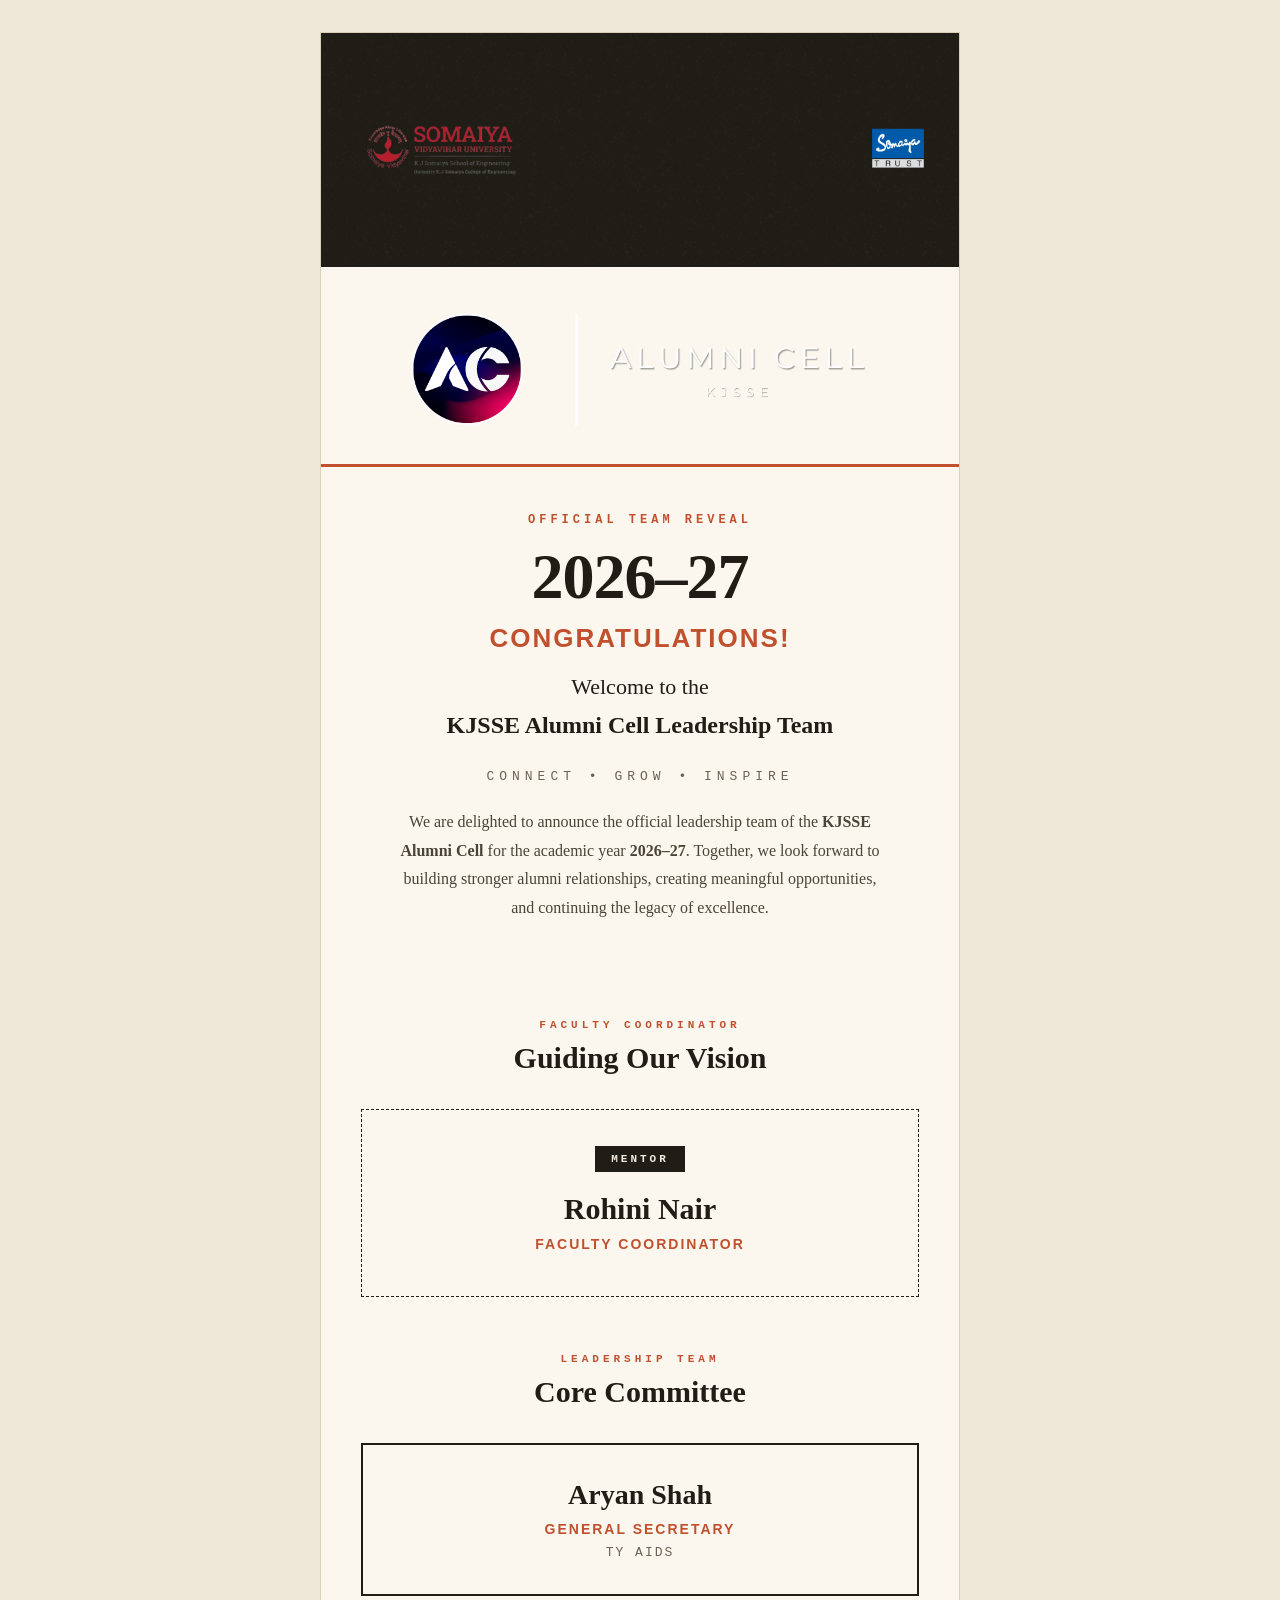
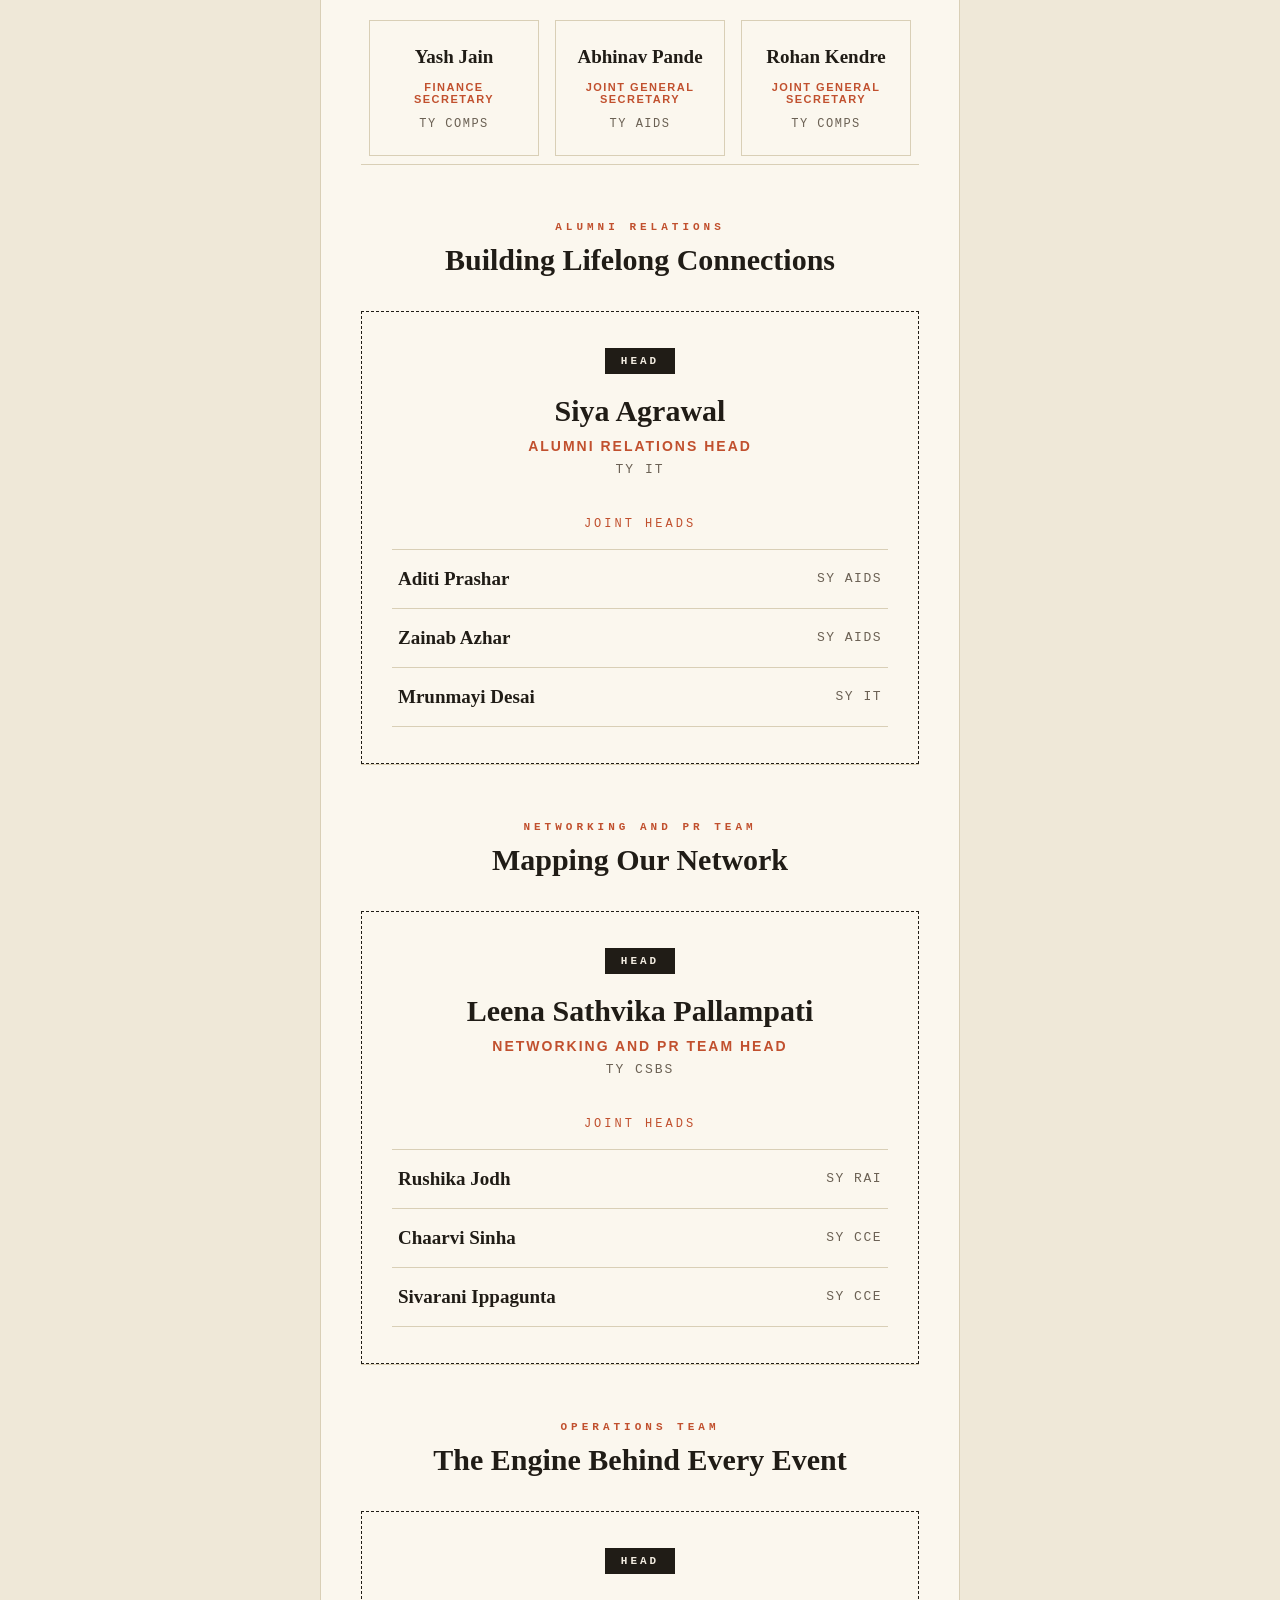
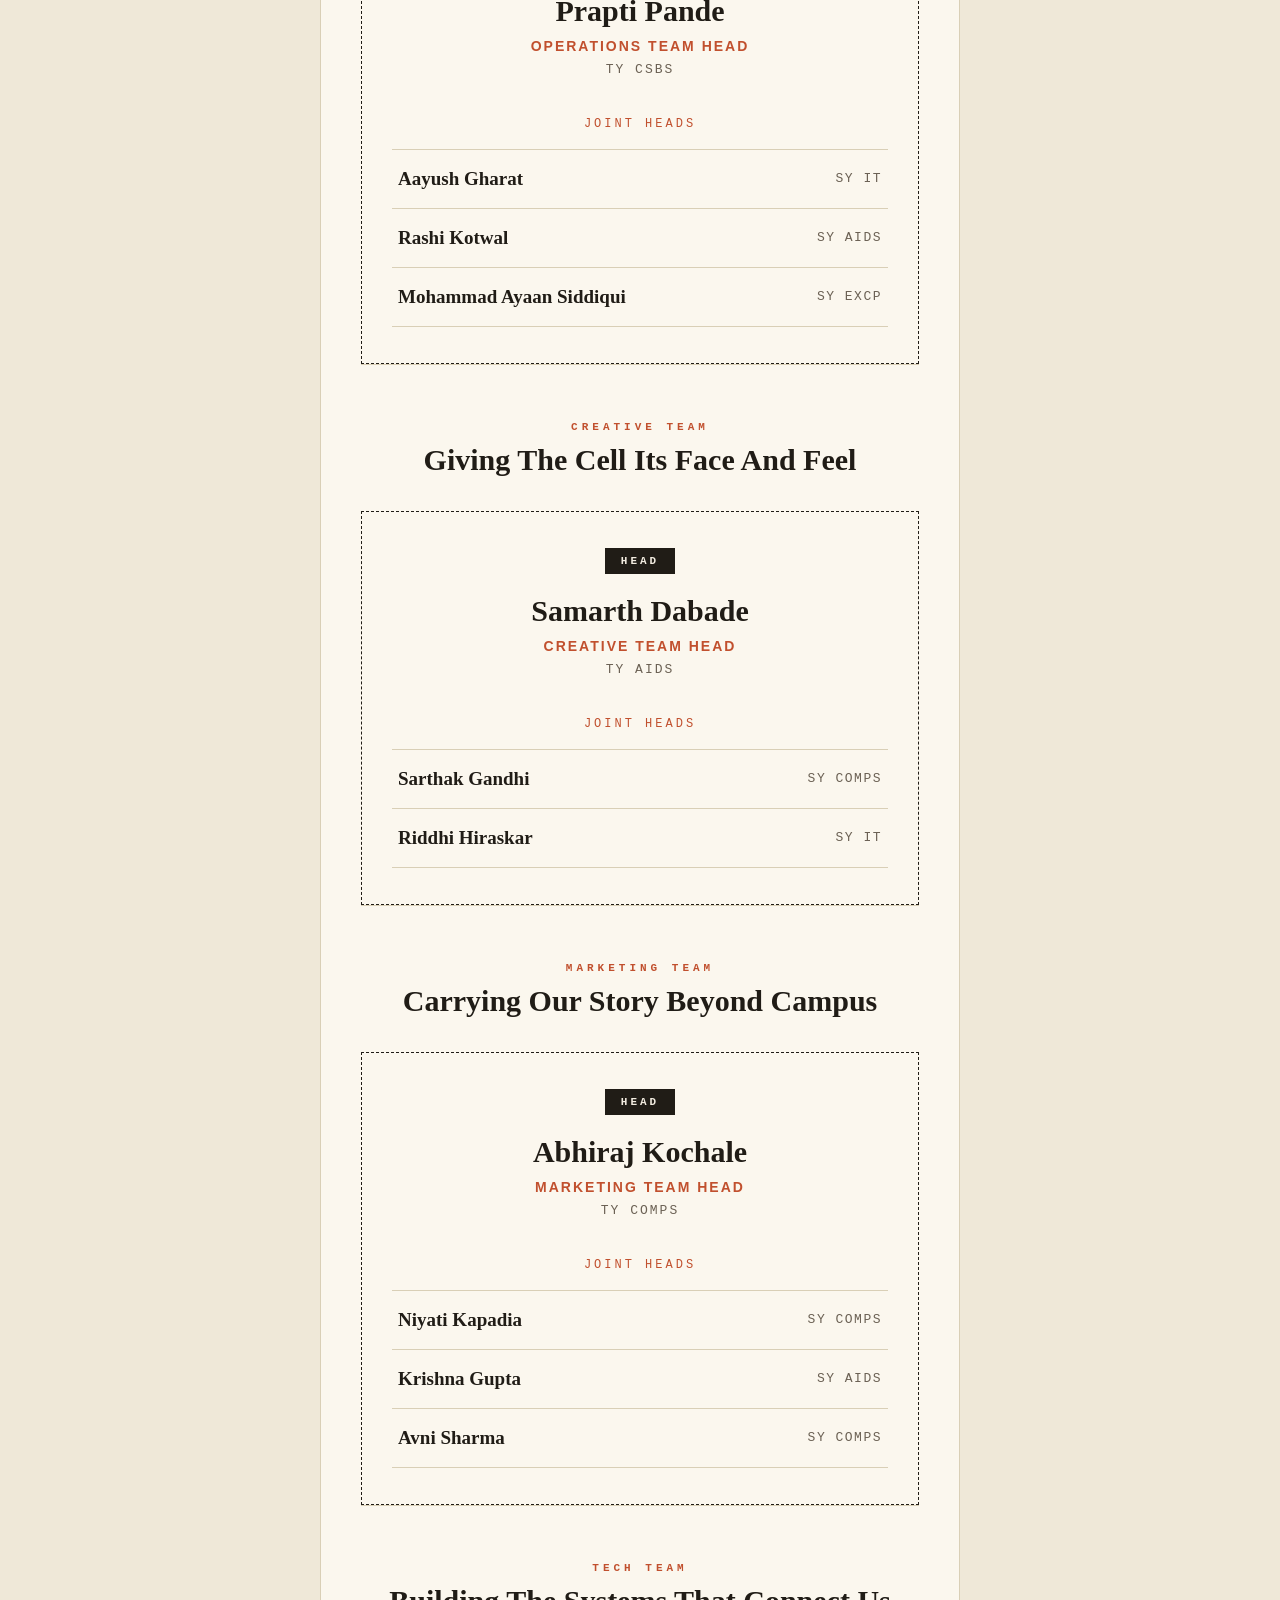
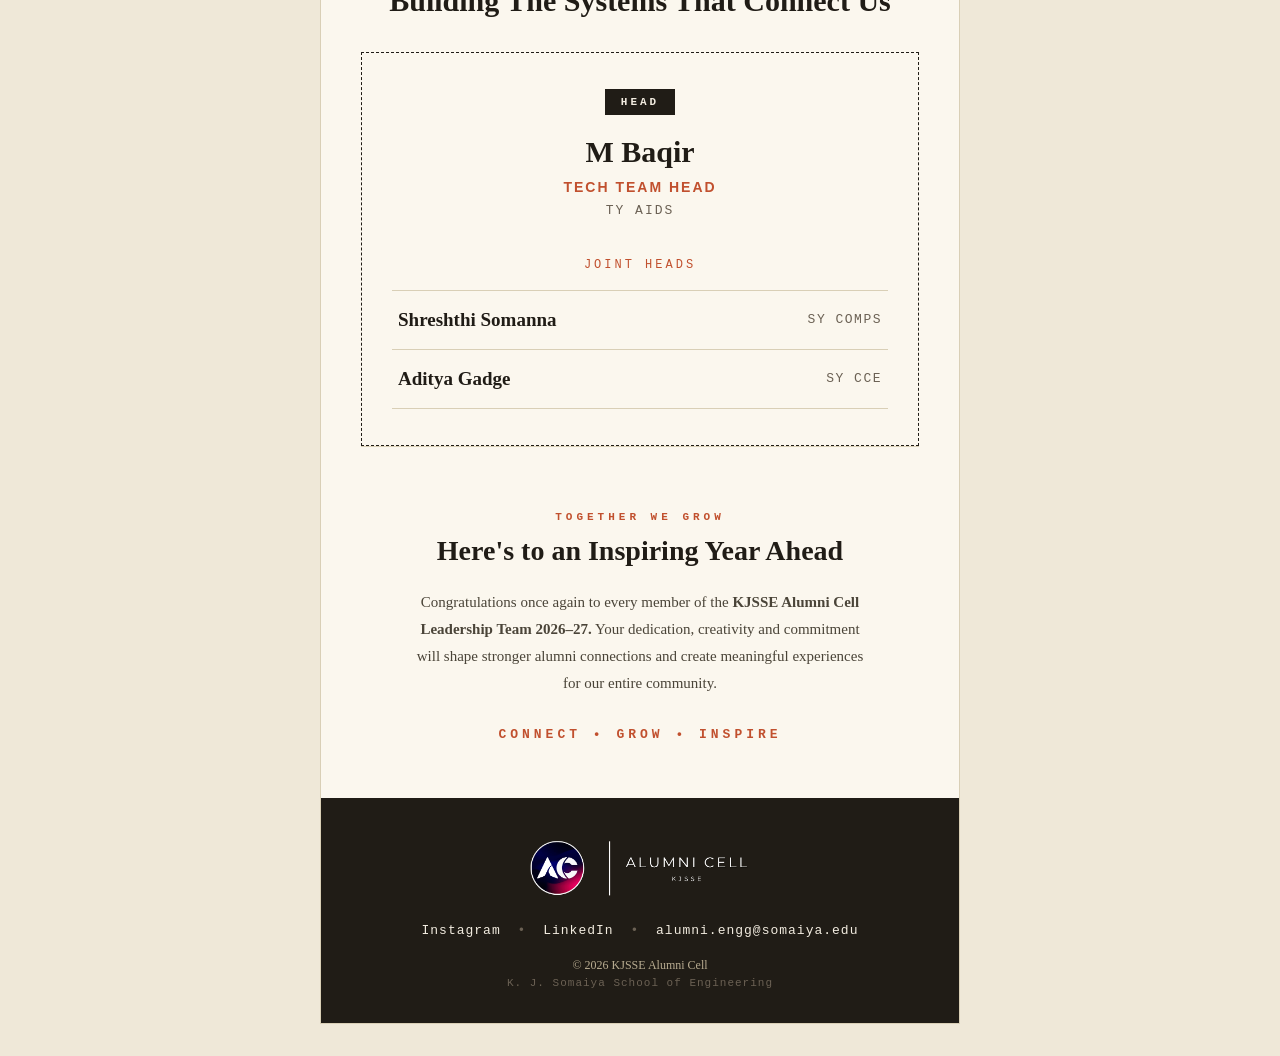
==== commit 7a476d27: "Improve Alumni Cell email UI, update assets, and optimize HTML 02" ====
--- a/index.html
+++ b/index.html
@@ -1,479 +1,1224 @@
-<!DOCTYPE html>
-<html xmlns="http://www.w3.org/1999/xhtml" xmlns:v="urn:schemas-microsoft-com:vml" xmlns:o="urn:schemas-microsoft-com:office:office">
-<head>
-<meta charset="UTF-8">
-<meta name="viewport" content="width=device-width, initial-scale=1.0">
-<meta http-equiv="X-UA-Compatible" content="IE=edge">
-<meta name="color-scheme" content="light dark">
-<meta name="supported-color-schemes" content="light dark">
-<title>KJSSE Alumni Cell — Team Reveal 2026–27</title>
-<!--[if mso]>
-<noscript>
-<xml>
-<o:OfficeDocumentSettings>
-<o:PixelsPerInch>96</o:PixelsPerInch>
-</o:OfficeDocumentSettings>
-</xml>
-</noscript>
-<![endif]-->
-<style type="text/css">
-  html, body { margin:0 !important; padding:0 !important; height:100% !important; width:100% !important; background-color:#0d1020; }
-  * { -ms-text-size-adjust:100%; -webkit-text-size-adjust:100%; }
-  table, td { mso-table-lspace:0pt; mso-table-rspace:0pt; border-collapse:collapse; }
-  img { -ms-interpolation-mode:bicubic; border:0; outline:none; text-decoration:none; display:block; }
-  a { text-decoration:none; }
-  .side-art { width:140px; }
-  .em-body { background-color:#0d1020; }
-
-  /* Defensive dark-mode: keep our own palette so clients don't auto-invert */
-  :root { color-scheme: light dark; supported-color-schemes: light dark; }
-  [data-ogsc] .force-ivory,
-  [data-ogsc] .force-ivory td,
-  [data-ogsc] .force-ivory span { color:#f4efe6 !important; }
-  [data-ogsc] .bg-panel { background-color:#171b30 !important; }
-  [data-ogsc] .bg-card { background-color:#1c2140 !important; }
-  [data-ogsc] .bg-base { background-color:#0d1020 !important; }
-  u + .body { background:#0d1020; }
-
-  @media only screen and (max-width:680px) {
-    .wrap-700 { width:100% !important; max-width:100% !important; }
-    .side-art { display:none !important; width:0 !important; }
-    .stack { display:block !important; width:100% !important; }
-    .pad-mobile { padding-left:20px !important; padding-right:20px !important; }
-    .h1-fluid { font-size:30px !important; line-height:38px !important; }
-    .card-half { display:block !important; width:100% !important; }
-    .card-gap { height:16px !important; }
-    .jh-row td { display:block !important; width:100% !important; text-align:left !important; padding:6px 0 !important; }
-    .jh-right { text-align:left !important; padding-top:0 !important; }
-  }
-</style>
-</head>
-<body class="em-body" style="margin:0; padding:0; background-color:#0d1020;">
-<div style="display:none; max-height:0; overflow:hidden; mso-hide:all; font-size:1px; line-height:1px; color:#0d1020; opacity:0;">
-Congratulations — meet the KJSSE Alumni Cell leadership team for 2026–27.
-&#847; &#847; &#847; &#847; &#847; &#847; &#847; &#847; &#847; &#847; &#847; &#847; &#847; &#847; &#847; &#847; &#847;
-</div>
-
-<table role="presentation" width="100%" cellpadding="0" cellspacing="0" border="0" class="bg-base" style="background-color:#0d1020;">
-<tr>
-
-  <!-- LEFT DECORATIVE COLUMN -->
-  <td class="side-art" align="right" valign="top" style="width:140px; background-color:#0d1020;">
-    <!--[if !mso]><!-->
-    <img src="assets/background-left.png" alt="" width="140" style="display:block; width:140px; max-width:140px; height:auto;">
-    <!--<![endif]-->
-  </td>
-
-  <!-- CENTER CONTENT COLUMN -->
-  <td align="center" valign="top" style="background-color:#0d1020;">
-  <table role="presentation" width="700" cellpadding="0" cellspacing="0" border="0" class="wrap-700" style="width:700px; max-width:700px; background-color:#12162a;">
-
-    <!-- ================= HEADER ================= -->
-    <tr>
-      <td style="padding:28px 40px 20px 40px; background-color:#12162a;" class="pad-mobile">
-        <table role="presentation" width="100%" cellpadding="0" cellspacing="0" border="0">
-          <tr>
-            <td align="left" valign="middle" width="50%">
-              <img src="https://vscode.dev/github/adityagadge-dev/alumni-cell-assets/blob/main/assets/somaiya-logo.png" width="140" alt="Somaiya University" style="display:block; width:140px; height:auto;">
-            </td>
-            <td align="right" valign="middle" width="50%">
-              <span style="font-family:Arial, Helvetica, sans-serif; font-size:11px; letter-spacing:2px; color:#8b90ab; text-transform:uppercase;">Est. Trust &#8226; Somaiya Vidyavihar</span>
-            </td>
-          </tr>
-        </table>
-      </td>
-    </tr>
-
-    <!-- ================= MAIN BANNER ================= -->
-    <tr>
-      <td align="center" style="background-color:#12162a; padding:0 0 8px 0;">
-        <img src="{{MAIN_BANNER}}" width="700" alt="KJSSE Alumni Cell team reveal banner announcing the 2026–27 leadership team with the text KJSSE Alumni Cell Connect Grow Inspire on a dark newsletter header background" style="display:block; width:100%; max-width:700px; height:auto;">
-      </td>
-    </tr>
-
-    <!-- thin gradient rule -->
-    <tr>
-      <td style="background-color:#12162a; padding:0 40px;" class="pad-mobile">
-        <table role="presentation" width="100%" cellpadding="0" cellspacing="0" border="0"><tr>
-          <td height="1" style="font-size:1px; line-height:1px; background-color:#262c4a;">&nbsp;</td>
-        </tr></table>
-      </td>
-    </tr>
-
-    <!-- ================= HERO ================= -->
-    <tr>
-      <td align="center" style="background-color:#12162a; padding:48px 40px 8px 40px;" class="pad-mobile">
-        <span style="font-family:Arial, Helvetica, sans-serif; font-size:12px; letter-spacing:4px; color:#c68a4b; text-transform:uppercase; font-weight:bold;">Official Team Reveal</span>
-        <table role="presentation" width="100%" cellpadding="0" cellspacing="0" border="0"><tr><td align="center" style="padding-top:14px;">
-          <span class="h1-fluid" style="font-family:Georgia, 'Times New Roman', serif; font-size:40px; line-height:48px; color:#f4efe6; font-weight:normal;">2026&#8211;27</span>
-        </td></tr></table>
-        <table role="presentation" width="100%" cellpadding="0" cellspacing="0" border="0"><tr><td align="center" style="padding-top:20px; padding-bottom:4px; max-width:520px;">
-          <span style="font-family:Arial, Helvetica, sans-serif; font-size:16px; line-height:26px; color:#c7cadf;">Congratulations on your selection to the <span style="color:#f4efe6; font-weight:bold;">KJSSE Alumni Cell</span>.<br>We are delighted to welcome our new leadership team for the academic year 2026&#8211;27.</span>
-        </td></tr></table>
-      </td>
-    </tr>
-
-    <tr>
-      <td align="center" style="background-color:#12162a; padding:28px 40px 8px 40px;">
-        <img src="assets/section-decoration.svg" width="64" alt="" style="display:block; width:64px; height:auto;">
-      </td>
-    </tr>
-
-    <!-- ================= CORE COMMITTEE ================= -->
-    <tr>
-      <td align="center" style="background-color:#12162a; padding:12px 40px 6px 40px;" class="pad-mobile">
-        <span style="font-family:Arial, Helvetica, sans-serif; font-size:12px; letter-spacing:4px; color:#c68a4b; text-transform:uppercase; font-weight:bold;">Core Committee</span>
-        <table role="presentation" width="100%" cellpadding="0" cellspacing="0" border="0"><tr><td align="center" style="padding-top:10px;">
-          <span style="font-family:Georgia, 'Times New Roman', serif; font-style:italic; font-size:15px; color:#8b90ab;">The people steering the Cell forward</span>
-        </td></tr></table>
-      </td>
-    </tr>
-
-    <tr>
-      <td style="background-color:#12162a; padding:24px 40px 8px 40px;" class="pad-mobile">
-        <table role="presentation" width="100%" cellpadding="0" cellspacing="0" border="0">
-          <tr>
-            <td class="card-half stack" width="50%" valign="top" style="padding:0 8px 16px 0;">
-              <table role="presentation" width="100%" cellpadding="0" cellspacing="0" border="0" class="bg-card" style="background-color:#171b30; border:1px solid #262c4a;">
-                <tr><td style="padding:22px 22px 18px 22px;">
-                  <span style="font-family:Georgia, 'Times New Roman', serif; font-size:19px; color:#f4efe6;">Aryan Shah</span><br>
-                  <span style="font-family:Arial, Helvetica, sans-serif; font-size:12px; letter-spacing:1px; color:#c68a4b; text-transform:uppercase;">General Secretary</span><br>
-                  <span style="font-family:Arial, Helvetica, sans-serif; font-size:12px; color:#8b90ab;">TY AIDS</span>
-                </td></tr>
-              </table>
-            </td>
-            <td class="card-half stack" width="50%" valign="top" style="padding:0 0 16px 8px;">
-              <table role="presentation" width="100%" cellpadding="0" cellspacing="0" border="0" class="bg-card" style="background-color:#171b30; border:1px solid #262c4a;">
-                <tr><td style="padding:22px 22px 18px 22px;">
-                  <span style="font-family:Georgia, 'Times New Roman', serif; font-size:19px; color:#f4efe6;">Yash Jain</span><br>
-                  <span style="font-family:Arial, Helvetica, sans-serif; font-size:12px; letter-spacing:1px; color:#c68a4b; text-transform:uppercase;">Finance Secretary</span><br>
-                  <span style="font-family:Arial, Helvetica, sans-serif; font-size:12px; color:#8b90ab;">TY COMPS</span>
-                </td></tr>
-              </table>
-            </td>
-          </tr>
-          <tr>
-            <td class="card-half stack" width="50%" valign="top" style="padding:0 8px 4px 0;">
-              <table role="presentation" width="100%" cellpadding="0" cellspacing="0" border="0" class="bg-card" style="background-color:#171b30; border:1px solid #262c4a;">
-                <tr><td style="padding:22px 22px 18px 22px;">
-                  <span style="font-family:Georgia, 'Times New Roman', serif; font-size:19px; color:#f4efe6;">Abhinav Pande</span><br>
-                  <span style="font-family:Arial, Helvetica, sans-serif; font-size:12px; letter-spacing:1px; color:#c68a4b; text-transform:uppercase;">Joint General Secretary</span><br>
-                  <span style="font-family:Arial, Helvetica, sans-serif; font-size:12px; color:#8b90ab;">TY AIDS</span>
-                </td></tr>
-              </table>
-            </td>
-            <td class="card-half stack" width="50%" valign="top" style="padding:0 0 4px 8px;">
-              <table role="presentation" width="100%" cellpadding="0" cellspacing="0" border="0" class="bg-card" style="background-color:#171b30; border:1px solid #262c4a;">
-                <tr><td style="padding:22px 22px 18px 22px;">
-                  <span style="font-family:Georgia, 'Times New Roman', serif; font-size:19px; color:#f4efe6;">Rohan Kendre</span><br>
-                  <span style="font-family:Arial, Helvetica, sans-serif; font-size:12px; letter-spacing:1px; color:#c68a4b; text-transform:uppercase;">Joint General Secretary</span><br>
-                  <span style="font-family:Arial, Helvetica, sans-serif; font-size:12px; color:#8b90ab;">TY COMPS</span>
-                </td></tr>
-              </table>
-            </td>
-          </tr>
-        </table>
-      </td>
-    </tr>
-
-    <tr>
-      <td style="background-color:#12162a; padding:32px 40px 0 40px;" class="pad-mobile">
-        <table role="presentation" width="100%" cellpadding="0" cellspacing="0" border="0"><tr>
-          <td height="1" style="font-size:1px; line-height:1px; background-color:#262c4a;">&nbsp;</td>
-        </tr></table>
-      </td>
-    </tr>
-
-    <!-- =========================================================
-         REUSABLE TEAM BLOCK — ALUMNI RELATIONS
-         ========================================================= -->
-    <tr>
-      <td align="center" style="background-color:#12162a; padding:40px 40px 4px 40px;" class="pad-mobile">
-        <span style="font-family:Arial, Helvetica, sans-serif; font-size:12px; letter-spacing:4px; color:#c68a4b; text-transform:uppercase; font-weight:bold;">Alumni Relations</span>
-        <table role="presentation" width="100%" cellpadding="0" cellspacing="0" border="0"><tr><td align="center" style="padding-top:8px;">
-          <span style="font-family:Georgia, 'Times New Roman', serif; font-style:italic; font-size:15px; color:#8b90ab;">Keeping every graduate close to home</span>
-        </td></tr></table>
-      </td>
-    </tr>
-    <tr>
-      <td style="background-color:#12162a; padding:20px 40px 0 40px;" class="pad-mobile">
-        <table role="presentation" width="100%" cellpadding="0" cellspacing="0" border="0" class="bg-panel" style="background-color:#171b30; border:1px solid #262c4a;">
-          <tr><td style="padding:26px 28px 24px 28px;">
-            <span style="font-family:Arial, Helvetica, sans-serif; font-size:11px; letter-spacing:2px; color:#6f9bd1; text-transform:uppercase;">Head</span><br>
-            <table role="presentation" width="100%" cellpadding="0" cellspacing="0" border="0"><tr><td style="padding-top:8px;">
-              <span style="font-family:Georgia, 'Times New Roman', serif; font-size:21px; color:#f4efe6;">Siya Agrawal</span><br>
-              <span style="font-family:Arial, Helvetica, sans-serif; font-size:13px; color:#c68a4b;">Alumni Relations Head</span>
-              <span style="font-family:Arial, Helvetica, sans-serif; font-size:13px; color:#8b90ab;"> &#8226; TY IT</span>
-            </td></tr></table>
-          </td></tr>
-        </table>
-      </td>
-    </tr>
-    <tr>
-      <td align="center" style="background-color:#12162a; padding:20px 40px 0 40px;">
-        <img src="assets/divider.svg" width="80" alt="" style="display:block; width:80px; height:auto;">
-      </td>
-    </tr>
-    <tr>
-      <td style="background-color:#12162a; padding:16px 40px 0 40px;" class="pad-mobile">
-        <span style="font-family:Arial, Helvetica, sans-serif; font-size:11px; letter-spacing:2px; color:#8b90ab; text-transform:uppercase;">Joint Heads</span>
-        <table role="presentation" width="100%" cellpadding="0" cellspacing="0" border="0" style="margin-top:10px;">
-          <tr class="jh-row"><td style="padding:10px 0; border-bottom:1px solid #262c4a; font-family:Georgia, 'Times New Roman', serif; font-size:15px; color:#f4efe6;">Aditi Prashar</td><td class="jh-right" align="right" style="padding:10px 0; border-bottom:1px solid #262c4a; font-family:Arial, Helvetica, sans-serif; font-size:12px; color:#8b90ab;">SY AIDS</td></tr>
-          <tr class="jh-row"><td style="padding:10px 0; border-bottom:1px solid #262c4a; font-family:Georgia, 'Times New Roman', serif; font-size:15px; color:#f4efe6;">Zainab Azhar</td><td class="jh-right" align="right" style="padding:10px 0; border-bottom:1px solid #262c4a; font-family:Arial, Helvetica, sans-serif; font-size:12px; color:#8b90ab;">SY AIDS</td></tr>
-          <tr class="jh-row"><td style="padding:10px 0; font-family:Georgia, 'Times New Roman', serif; font-size:15px; color:#f4efe6;">Mrunmayi Desai</td><td class="jh-right" align="right" style="padding:10px 0; font-family:Arial, Helvetica, sans-serif; font-size:12px; color:#8b90ab;">SY IT</td></tr>
-        </table>
-      </td>
-    </tr>
-
-    <tr><td style="background-color:#12162a; padding:32px 40px 0 40px;" class="pad-mobile"><table role="presentation" width="100%" cellpadding="0" cellspacing="0" border="0"><tr><td height="1" style="font-size:1px; line-height:1px; background-color:#262c4a;">&nbsp;</td></tr></table></td></tr>
-
-    <!-- =========================================================
-         TEAM BLOCK — NPR TEAM
-         ========================================================= -->
-    <tr>
-      <td align="center" style="background-color:#12162a; padding:40px 40px 4px 40px;" class="pad-mobile">
-        <span style="font-family:Arial, Helvetica, sans-serif; font-size:12px; letter-spacing:4px; color:#c68a4b; text-transform:uppercase; font-weight:bold;">NPR Team</span>
-        <table role="presentation" width="100%" cellpadding="0" cellspacing="0" border="0"><tr><td align="center" style="padding-top:8px;">
-          <span style="font-family:Georgia, 'Times New Roman', serif; font-style:italic; font-size:15px; color:#8b90ab;">Mapping our network, one record at a time</span>
-        </td></tr></table>
-      </td>
-    </tr>
-    <tr>
-      <td style="background-color:#12162a; padding:20px 40px 0 40px;" class="pad-mobile">
-        <table role="presentation" width="100%" cellpadding="0" cellspacing="0" border="0" class="bg-panel" style="background-color:#171b30; border:1px solid #262c4a;">
-          <tr><td style="padding:26px 28px 24px 28px;">
-            <span style="font-family:Arial, Helvetica, sans-serif; font-size:11px; letter-spacing:2px; color:#6f9bd1; text-transform:uppercase;">Head</span><br>
-            <table role="presentation" width="100%" cellpadding="0" cellspacing="0" border="0"><tr><td style="padding-top:8px;">
-              <span style="font-family:Georgia, 'Times New Roman', serif; font-size:21px; color:#f4efe6;">Leena Sathvika Pallampati</span><br>
-              <span style="font-family:Arial, Helvetica, sans-serif; font-size:13px; color:#c68a4b;">NPR Head</span>
-              <span style="font-family:Arial, Helvetica, sans-serif; font-size:13px; color:#8b90ab;"> &#8226; TY CSBS</span>
-            </td></tr></table>
-          </td></tr>
-        </table>
-      </td>
-    </tr>
-    <tr>
-      <td align="center" style="background-color:#12162a; padding:20px 40px 0 40px;">
-        <img src="assets/divider.svg" width="80" alt="" style="display:block; width:80px; height:auto;">
-      </td>
-    </tr>
-    <tr>
-      <td style="background-color:#12162a; padding:16px 40px 0 40px;" class="pad-mobile">
-        <span style="font-family:Arial, Helvetica, sans-serif; font-size:11px; letter-spacing:2px; color:#8b90ab; text-transform:uppercase;">Joint Heads</span>
-        <table role="presentation" width="100%" cellpadding="0" cellspacing="0" border="0" style="margin-top:10px;">
-          <tr class="jh-row"><td style="padding:10px 0; border-bottom:1px solid #262c4a; font-family:Georgia, 'Times New Roman', serif; font-size:15px; color:#f4efe6;">Rushika Jodh</td><td class="jh-right" align="right" style="padding:10px 0; border-bottom:1px solid #262c4a; font-family:Arial, Helvetica, sans-serif; font-size:12px; color:#8b90ab;">SY RAI</td></tr>
-          <tr class="jh-row"><td style="padding:10px 0; border-bottom:1px solid #262c4a; font-family:Georgia, 'Times New Roman', serif; font-size:15px; color:#f4efe6;">Chaarvi Sinha</td><td class="jh-right" align="right" style="padding:10px 0; border-bottom:1px solid #262c4a; font-family:Arial, Helvetica, sans-serif; font-size:12px; color:#8b90ab;">SY CCE</td></tr>
-          <tr class="jh-row"><td style="padding:10px 0; font-family:Georgia, 'Times New Roman', serif; font-size:15px; color:#f4efe6;">I. Sivarani Pranavi</td><td class="jh-right" align="right" style="padding:10px 0; font-family:Arial, Helvetica, sans-serif; font-size:12px; color:#8b90ab;">SY CCE</td></tr>
-        </table>
-      </td>
-    </tr>
-
-    <tr><td style="background-color:#12162a; padding:32px 40px 0 40px;" class="pad-mobile"><table role="presentation" width="100%" cellpadding="0" cellspacing="0" border="0"><tr><td height="1" style="font-size:1px; line-height:1px; background-color:#262c4a;">&nbsp;</td></tr></table></td></tr>
-
-    <!-- =========================================================
-         TEAM BLOCK — OPERATIONS TEAM
-         ========================================================= -->
-    <tr>
-      <td align="center" style="background-color:#12162a; padding:40px 40px 4px 40px;" class="pad-mobile">
-        <span style="font-family:Arial, Helvetica, sans-serif; font-size:12px; letter-spacing:4px; color:#c68a4b; text-transform:uppercase; font-weight:bold;">Operations Team</span>
-        <table role="presentation" width="100%" cellpadding="0" cellspacing="0" border="0"><tr><td align="center" style="padding-top:8px;">
-          <span style="font-family:Georgia, 'Times New Roman', serif; font-style:italic; font-size:15px; color:#8b90ab;">The engine behind every event</span>
-        </td></tr></table>
-      </td>
-    </tr>
-    <tr>
-      <td style="background-color:#12162a; padding:20px 40px 0 40px;" class="pad-mobile">
-        <table role="presentation" width="100%" cellpadding="0" cellspacing="0" border="0" class="bg-panel" style="background-color:#171b30; border:1px solid #262c4a;">
-          <tr><td style="padding:26px 28px 24px 28px;">
-            <span style="font-family:Arial, Helvetica, sans-serif; font-size:11px; letter-spacing:2px; color:#6f9bd1; text-transform:uppercase;">Head</span><br>
-            <table role="presentation" width="100%" cellpadding="0" cellspacing="0" border="0"><tr><td style="padding-top:8px;">
-              <span style="font-family:Georgia, 'Times New Roman', serif; font-size:21px; color:#f4efe6;">Prapti Pande</span><br>
-              <span style="font-family:Arial, Helvetica, sans-serif; font-size:13px; color:#c68a4b;">Operations Head</span>
-              <span style="font-family:Arial, Helvetica, sans-serif; font-size:13px; color:#8b90ab;"> &#8226; TY CSBS</span>
-            </td></tr></table>
-          </td></tr>
-        </table>
-      </td>
-    </tr>
-    <tr>
-      <td align="center" style="background-color:#12162a; padding:20px 40px 0 40px;">
-        <img src="assets/divider.svg" width="80" alt="" style="display:block; width:80px; height:auto;">
-      </td>
-    </tr>
-    <tr>
-      <td style="background-color:#12162a; padding:16px 40px 0 40px;" class="pad-mobile">
-        <span style="font-family:Arial, Helvetica, sans-serif; font-size:11px; letter-spacing:2px; color:#8b90ab; text-transform:uppercase;">Joint Heads</span>
-        <table role="presentation" width="100%" cellpadding="0" cellspacing="0" border="0" style="margin-top:10px;">
-          <tr class="jh-row"><td style="padding:10px 0; border-bottom:1px solid #262c4a; font-family:Georgia, 'Times New Roman', serif; font-size:15px; color:#f4efe6;">Aayush Gharat</td><td class="jh-right" align="right" style="padding:10px 0; border-bottom:1px solid #262c4a; font-family:Arial, Helvetica, sans-serif; font-size:12px; color:#8b90ab;">SY IT</td></tr>
-          <tr class="jh-row"><td style="padding:10px 0; border-bottom:1px solid #262c4a; font-family:Georgia, 'Times New Roman', serif; font-size:15px; color:#f4efe6;">Rashi Kotwal</td><td class="jh-right" align="right" style="padding:10px 0; border-bottom:1px solid #262c4a; font-family:Arial, Helvetica, sans-serif; font-size:12px; color:#8b90ab;">SY AIDS</td></tr>
-          <tr class="jh-row"><td style="padding:10px 0; font-family:Georgia, 'Times New Roman', serif; font-size:15px; color:#f4efe6;">Mohammad Ayaan Siddiqui</td><td class="jh-right" align="right" style="padding:10px 0; font-family:Arial, Helvetica, sans-serif; font-size:12px; color:#8b90ab;">SY EXCP</td></tr>
-        </table>
-      </td>
-    </tr>
-
-    <tr><td style="background-color:#12162a; padding:32px 40px 0 40px;" class="pad-mobile"><table role="presentation" width="100%" cellpadding="0" cellspacing="0" border="0"><tr><td height="1" style="font-size:1px; line-height:1px; background-color:#262c4a;">&nbsp;</td></tr></table></td></tr>
-
-    <!-- =========================================================
-         TEAM BLOCK — CREATIVE TEAM
-         ========================================================= -->
-    <tr>
-      <td align="center" style="background-color:#12162a; padding:40px 40px 4px 40px;" class="pad-mobile">
-        <span style="font-family:Arial, Helvetica, sans-serif; font-size:12px; letter-spacing:4px; color:#c68a4b; text-transform:uppercase; font-weight:bold;">Creative Team</span>
-        <table role="presentation" width="100%" cellpadding="0" cellspacing="0" border="0"><tr><td align="center" style="padding-top:8px;">
-          <span style="font-family:Georgia, 'Times New Roman', serif; font-style:italic; font-size:15px; color:#8b90ab;">Giving the Cell its face and feel</span>
-        </td></tr></table>
-      </td>
-    </tr>
-    <tr>
-      <td style="background-color:#12162a; padding:20px 40px 0 40px;" class="pad-mobile">
-        <table role="presentation" width="100%" cellpadding="0" cellspacing="0" border="0" class="bg-panel" style="background-color:#171b30; border:1px solid #262c4a;">
-          <tr><td style="padding:26px 28px 24px 28px;">
-            <span style="font-family:Arial, Helvetica, sans-serif; font-size:11px; letter-spacing:2px; color:#6f9bd1; text-transform:uppercase;">Head</span><br>
-            <table role="presentation" width="100%" cellpadding="0" cellspacing="0" border="0"><tr><td style="padding-top:8px;">
-              <span style="font-family:Georgia, 'Times New Roman', serif; font-size:21px; color:#f4efe6;">Samarth Dabade</span><br>
-              <span style="font-family:Arial, Helvetica, sans-serif; font-size:13px; color:#c68a4b;">Creative Head</span>
-              <span style="font-family:Arial, Helvetica, sans-serif; font-size:13px; color:#8b90ab;"> &#8226; TY AI&amp;DS</span>
-            </td></tr></table>
-          </td></tr>
-        </table>
-      </td>
-    </tr>
-    <tr>
-      <td align="center" style="background-color:#12162a; padding:20px 40px 0 40px;">
-        <img src="assets/divider.svg" width="80" alt="" style="display:block; width:80px; height:auto;">
-      </td>
-    </tr>
-    <tr>
-      <td style="background-color:#12162a; padding:16px 40px 0 40px;" class="pad-mobile">
-        <span style="font-family:Arial, Helvetica, sans-serif; font-size:11px; letter-spacing:2px; color:#8b90ab; text-transform:uppercase;">Joint Heads</span>
-        <table role="presentation" width="100%" cellpadding="0" cellspacing="0" border="0" style="margin-top:10px;">
-          <tr class="jh-row"><td style="padding:10px 0; border-bottom:1px solid #262c4a; font-family:Georgia, 'Times New Roman', serif; font-size:15px; color:#f4efe6;">Sarthak Gandhi</td><td class="jh-right" align="right" style="padding:10px 0; border-bottom:1px solid #262c4a; font-family:Arial, Helvetica, sans-serif; font-size:12px; color:#8b90ab;">SY COMPS</td></tr>
-          <tr class="jh-row"><td style="padding:10px 0; font-family:Georgia, 'Times New Roman', serif; font-size:15px; color:#f4efe6;">Riddhi Hiraskar</td><td class="jh-right" align="right" style="padding:10px 0; font-family:Arial, Helvetica, sans-serif; font-size:12px; color:#8b90ab;">SY IT</td></tr>
-        </table>
-      </td>
-    </tr>
-
-    <tr><td style="background-color:#12162a; padding:32px 40px 0 40px;" class="pad-mobile"><table role="presentation" width="100%" cellpadding="0" cellspacing="0" border="0"><tr><td height="1" style="font-size:1px; line-height:1px; background-color:#262c4a;">&nbsp;</td></tr></table></td></tr>
-
-    <!-- =========================================================
-         TEAM BLOCK — MARKETING TEAM
-         ========================================================= -->
-    <tr>
-      <td align="center" style="background-color:#12162a; padding:40px 40px 4px 40px;" class="pad-mobile">
-        <span style="font-family:Arial, Helvetica, sans-serif; font-size:12px; letter-spacing:4px; color:#c68a4b; text-transform:uppercase; font-weight:bold;">Marketing Team</span>
-        <table role="presentation" width="100%" cellpadding="0" cellspacing="0" border="0"><tr><td align="center" style="padding-top:8px;">
-          <span style="font-family:Georgia, 'Times New Roman', serif; font-style:italic; font-size:15px; color:#8b90ab;">Carrying our story beyond campus</span>
-        </td></tr></table>
-      </td>
-    </tr>
-    <tr>
-      <td style="background-color:#12162a; padding:20px 40px 0 40px;" class="pad-mobile">
-        <table role="presentation" width="100%" cellpadding="0" cellspacing="0" border="0" class="bg-panel" style="background-color:#171b30; border:1px solid #262c4a;">
-          <tr><td style="padding:26px 28px 24px 28px;">
-            <span style="font-family:Arial, Helvetica, sans-serif; font-size:11px; letter-spacing:2px; color:#6f9bd1; text-transform:uppercase;">Head</span><br>
-            <table role="presentation" width="100%" cellpadding="0" cellspacing="0" border="0"><tr><td style="padding-top:8px;">
-              <span style="font-family:Georgia, 'Times New Roman', serif; font-size:21px; color:#f4efe6;">Abhiraj Kochale</span><br>
-              <span style="font-family:Arial, Helvetica, sans-serif; font-size:13px; color:#c68a4b;">Marketing Head</span>
-              <span style="font-family:Arial, Helvetica, sans-serif; font-size:13px; color:#8b90ab;"> &#8226; TY COMPS</span>
-            </td></tr></table>
-          </td></tr>
-        </table>
-      </td>
-    </tr>
-    <tr>
-      <td align="center" style="background-color:#12162a; padding:20px 40px 0 40px;">
-        <img src="assets/divider.svg" width="80" alt="" style="display:block; width:80px; height:auto;">
-      </td>
-    </tr>
-    <tr>
-      <td style="background-color:#12162a; padding:16px 40px 0 40px;" class="pad-mobile">
-        <span style="font-family:Arial, Helvetica, sans-serif; font-size:11px; letter-spacing:2px; color:#8b90ab; text-transform:uppercase;">Joint Heads</span>
-        <table role="presentation" width="100%" cellpadding="0" cellspacing="0" border="0" style="margin-top:10px;">
-          <tr class="jh-row"><td style="padding:10px 0; border-bottom:1px solid #262c4a; font-family:Georgia, 'Times New Roman', serif; font-size:15px; color:#f4efe6;">Niyati Kapadia</td><td class="jh-right" align="right" style="padding:10px 0; border-bottom:1px solid #262c4a; font-family:Arial, Helvetica, sans-serif; font-size:12px; color:#8b90ab;">SY COMPS</td></tr>
-          <tr class="jh-row"><td style="padding:10px 0; border-bottom:1px solid #262c4a; font-family:Georgia, 'Times New Roman', serif; font-size:15px; color:#f4efe6;">Krishna Gupta</td><td class="jh-right" align="right" style="padding:10px 0; border-bottom:1px solid #262c4a; font-family:Arial, Helvetica, sans-serif; font-size:12px; color:#8b90ab;">SY AIDS</td></tr>
-          <tr class="jh-row"><td style="padding:10px 0; font-family:Georgia, 'Times New Roman', serif; font-size:15px; color:#f4efe6;">Avni Sharma</td><td class="jh-right" align="right" style="padding:10px 0; font-family:Arial, Helvetica, sans-serif; font-size:12px; color:#8b90ab;">SY COMPS</td></tr>
-        </table>
-      </td>
-    </tr>
-
-    <tr><td style="background-color:#12162a; padding:32px 40px 0 40px;" class="pad-mobile"><table role="presentation" width="100%" cellpadding="0" cellspacing="0" border="0"><tr><td height="1" style="font-size:1px; line-height:1px; background-color:#262c4a;">&nbsp;</td></tr></table></td></tr>
-
-    <!-- =========================================================
-         TEAM BLOCK — TECH TEAM
-         ========================================================= -->
-    <tr>
-      <td align="center" style="background-color:#12162a; padding:40px 40px 4px 40px;" class="pad-mobile">
-        <span style="font-family:Arial, Helvetica, sans-serif; font-size:12px; letter-spacing:4px; color:#c68a4b; text-transform:uppercase; font-weight:bold;">Tech Team</span>
-        <table role="presentation" width="100%" cellpadding="0" cellspacing="0" border="0"><tr><td align="center" style="padding-top:8px;">
-          <span style="font-family:Georgia, 'Times New Roman', serif; font-style:italic; font-size:15px; color:#8b90ab;">Building the systems that connect us</span>
-        </td></tr></table>
-      </td>
-    </tr>
-    <tr>
-      <td style="background-color:#12162a; padding:20px 40px 0 40px;" class="pad-mobile">
-        <table role="presentation" width="100%" cellpadding="0" cellspacing="0" border="0" class="bg-panel" style="background-color:#171b30; border:1px solid #262c4a;">
-          <tr><td style="padding:26px 28px 24px 28px;">
-            <span style="font-family:Arial, Helvetica, sans-serif; font-size:11px; letter-spacing:2px; color:#6f9bd1; text-transform:uppercase;">Head</span><br>
-            <table role="presentation" width="100%" cellpadding="0" cellspacing="0" border="0"><tr><td style="padding-top:8px;">
-              <span style="font-family:Georgia, 'Times New Roman', serif; font-size:21px; color:#f4efe6;">M Baqir</span><br>
-              <span style="font-family:Arial, Helvetica, sans-serif; font-size:13px; color:#c68a4b;">Tech Head</span>
-              <span style="font-family:Arial, Helvetica, sans-serif; font-size:13px; color:#8b90ab;"> &#8226; TY AIDS</span>
-            </td></tr></table>
-          </td></tr>
-        </table>
-      </td>
-    </tr>
-    <tr>
-      <td align="center" style="background-color:#12162a; padding:20px 40px 0 40px;">
-        <img src="assets/divider.svg" width="80" alt="" style="display:block; width:80px; height:auto;">
-      </td>
-    </tr>
-    <tr>
-      <td style="background-color:#12162a; padding:16px 40px 0 40px;" class="pad-mobile">
-        <span style="font-family:Arial, Helvetica, sans-serif; font-size:11px; letter-spacing:2px; color:#8b90ab; text-transform:uppercase;">Joint Heads</span>
-        <table role="presentation" width="100%" cellpadding="0" cellspacing="0" border="0" style="margin-top:10px;">
-          <tr class="jh-row"><td style="padding:10px 0; border-bottom:1px solid #262c4a; font-family:Georgia, 'Times New Roman', serif; font-size:15px; color:#f4efe6;">Shreshthi Somanna</td><td class="jh-right" align="right" style="padding:10px 0; border-bottom:1px solid #262c4a; font-family:Arial, Helvetica, sans-serif; font-size:12px; color:#8b90ab;">SY COMPS</td></tr>
-          <tr class="jh-row"><td style="padding:10px 0; font-family:Georgia, 'Times New Roman', serif; font-size:15px; color:#f4efe6;">Aditya Gadge</td><td class="jh-right" align="right" style="padding:10px 0; font-family:Arial, Helvetica, sans-serif; font-size:12px; color:#8b90ab;">SY CCE</td></tr>
-        </table>
-      </td>
-    </tr>
-
-    <!-- ================= FOOTER ================= -->
-    <tr>
-      <td align="center" style="background-color:#12162a; padding:56px 40px 0 40px;">
-        <img src="assets/footer-decoration.svg" width="120" alt="" style="display:block; width:120px; height:auto;">
-      </td>
-    </tr>
-    <tr>
-      <td align="center" style="background-color:#0d1020; padding:32px 40px 40px 40px;" class="pad-mobile">
-        <span style="font-family:Arial, Helvetica, sans-serif; font-size:11px; letter-spacing:2px; color:#c68a4b; text-transform:uppercase;">Official Communication</span>
-        <table role="presentation" width="100%" cellpadding="0" cellspacing="0" border="0"><tr><td align="center" style="padding-top:10px;">
-          <span style="font-family:Georgia, 'Times New Roman', serif; font-size:18px; color:#f4efe6;">KJSSE Alumni Cell</span>
-        </td></tr></table>
-        <table role="presentation" width="100%" cellpadding="0" cellspacing="0" border="0"><tr><td align="center" style="padding-top:4px;">
-          <span style="font-family:Arial, Helvetica, sans-serif; font-size:12px; color:#8b90ab;">Academic Year 2026&#8211;27</span>
-        </td></tr></table>
-        <table role="presentation" width="100%" cellpadding="0" cellspacing="0" border="0"><tr><td align="center" style="padding-top:18px;">
-          <span style="font-family:Georgia, 'Times New Roman', serif; font-style:italic; font-size:14px; color:#6f9bd1;">Together We Build Lifelong Connections</span>
-        </td></tr></table>
-        <table role="presentation" width="100%" cellpadding="0" cellspacing="0" border="0"><tr><td align="center" style="padding-top:24px;">
-          <span style="font-family:Arial, Helvetica, sans-serif; font-size:10px; color:#565c78;">K J Somaiya School of Engineering &#8226; Somaiya Vidyavihar University, Mumbai</span>
-        </td></tr></table>
-      </td>
-    </tr>
-
-  </table>
-  </td>
-
-  <!-- RIGHT DECORATIVE COLUMN -->
-  <td class="side-art" align="left" valign="top" style="width:140px; background-color:#0d1020;">
-    <!--[if !mso]><!-->
-    <img src="assets/background-right.png" alt="" width="140" style="display:block; width:140px; max-width:140px; height:auto;">
-    <!--<![endif]-->
-  </td>
-
-</tr>
-</table>
-
-</body>
-</html>+<!doctype html>
+<html
+  lang="en"
+  xmlns:v="urn:schemas-microsoft-com:vml"
+  xmlns:o="urn:schemas-microsoft-com:office:office"
+>
+  <head>
+    <meta charset="UTF-8" />
+    <meta name="viewport" content="width=device-width, initial-scale=1.0" />
+    <meta http-equiv="X-UA-Compatible" content="IE=edge" />
+    <meta name="color-scheme" content="light dark" />
+    <meta name="supported-color-schemes" content="light dark" />
+    <title>KJSSE Alumni Cell — Leadership Reveal 2026–27</title>
+    <!--[if mso]>
+      <noscript>
+        <xml>
+          <o:OfficeDocumentSettings>
+            <o:PixelsPerInch>96</o:PixelsPerInch>
+          </o:OfficeDocumentSettings>
+        </xml>
+      </noscript>
+      <style>
+        table,
+        td {
+          font-family: Georgia, "Times New Roman", serif !important;
+        }
+      </style>
+    <![endif]-->
+    <link rel="stylesheet" href="style.css" />
+    <style>
+      /* ==========================================================
+   KJSSE ALUMNI CELL — LEADERSHIP REVEAL 2026–27
+   Email-safe stylesheet
+   ----------------------------------------------------------
+   NOTES FOR EMAIL CLIENTS
+   - No CSS custom properties (var()) — Outlook, older Gmail
+     and many mobile mail apps don't parse them. Colors are
+     written out directly instead, once for light mode and
+     once inside the prefers-color-scheme:dark block.
+   - Grid layouts are avoided; the HTML uses real <table>
+     markup for the 3-up member cards and the joint-head
+     rows, so they degrade gracefully instead of collapsing.
+   - Fonts stick to web-safe stacks (Georgia / Arial) because
+     @font-face and Google Fonts are stripped by most mail
+     clients (Outlook, Gmail app, Yahoo).
+   ==========================================================
+   ASSETS NEEDED (ask for these next — keep exact filenames
+   so you can drop them straight into /assets/ on GitHub and
+   nothing else needs to change):
+     assets/somaiya-logo.png     ~360x110px, transparent PNG
+     assets/somaiya-trust.png    ~200x110px, transparent PNG
+     assets/ac-banner-main.png   ~1000x260px wordmark, transparent PNG
+     assets/paper-grain.png      ~600x600px tileable noise/grain
+                                  texture, very low opacity, used
+                                  as a background-image on the
+                                  header block only
+     assets/dept-rule.png        ~4x40px tiny vertical dash/rule
+                                  (optional — used as a repeating
+                                  divider instead of a CSS border,
+                                  for clients that mangle borders)
+   ========================================================== */
+
+      * {
+        margin: 0;
+        padding: 0;
+        box-sizing: border-box;
+      }
+
+      /* Let Gmail / Apple Mail / Outlook.com know this template
+   actually supports both color schemes on purpose. */
+      :root {
+          color-scheme: light dark;
+          /* supported-color-schemes removed (not standard in some linters)
+            email clients that need it usually respect color-scheme */
+      }
+
+      body {
+        background-color: #efe8d8;
+        color: #211d18;
+        font-family: Georgia, "Times New Roman", Times, serif;
+        -webkit-font-smoothing: antialiased;
+        -webkit-text-size-adjust: 100%;
+      }
+
+      table {
+        border-collapse: collapse;
+      }
+
+      img {
+        border: 0;
+        outline: none;
+        text-decoration: none;
+        display: block;
+      }
+
+      a {
+        color: inherit;
+      }
+
+      .preheader {
+        display: none !important;
+        max-height: 0;
+        overflow: hidden;
+        opacity: 0;
+        visibility: hidden;
+      }
+
+      /* ==========================================================
+   PAGE / OUTER WRAPPER
+========================================================== */
+
+      .page-bg {
+        background-color: #efe8d8;
+        width: 100%;
+      }
+
+      .email-container {
+        width: 640px;
+        max-width: 640px;
+        background-color: #fbf7ee;
+        border: 1px solid #d9cfb6;
+      }
+
+      /* ==========================================================
+   HEADER
+========================================================== */
+
+      .header-block {
+        background-color: #201c16;
+        background-image: url("assets/paper-grain.png");
+        background-repeat: repeat;
+        padding: 28px 32px;
+      }
+
+      .somaiya-logo img {
+        width: 178px;
+        height: auto;
+      }
+
+      .trust-logo img {
+        height: 58px;
+        width: auto;
+      }
+
+      .banner-cell {
+        padding: 40px 20px 34px;
+        text-align: center;
+      }
+
+      .banner-cell img {
+        width: 100%;
+        max-width: 460px;
+        margin: 0 auto;
+      }
+
+      .header-rule {
+        height: 3px;
+        background-color: #c1502e;
+        font-size: 1px;
+        line-height: 3px;
+      }
+
+      /* ==========================================================
+   HERO
+========================================================== */
+
+      .hero {
+        padding: 46px 40px 40px;
+        text-align: center;
+      }
+
+      .hero-label {
+        font-family: "Courier New", Courier, monospace;
+        font-size: 12px;
+        font-weight: 700;
+        letter-spacing: 4px;
+        text-transform: uppercase;
+        color: #c1502e;
+        padding-bottom: 18px;
+      }
+
+      .hero-year {
+        font-family: Georgia, "Times New Roman", serif;
+        font-size: 64px;
+        font-weight: 700;
+        color: #201c16;
+        line-height: 1;
+        padding-bottom: 14px;
+        letter-spacing: -1px;
+      }
+
+      .hero-title {
+        font-family: Arial, Helvetica, sans-serif;
+        font-size: 26px;
+        font-weight: 900;
+        letter-spacing: 2px;
+        color: #c1502e;
+        text-transform: uppercase;
+        padding-bottom: 16px;
+      }
+
+      .hero-subtitle {
+        font-size: 22px;
+        color: #211d18;
+        line-height: 1.5;
+        padding-bottom: 4px;
+      }
+
+      .hero-subtitle strong {
+        display: block;
+        margin-top: 4px;
+        font-size: 24px;
+        color: #201c16;
+      }
+
+      .hero-tagline {
+        font-family: "Courier New", Courier, monospace;
+        font-size: 13px;
+        letter-spacing: 5px;
+        text-transform: uppercase;
+        color: #6b6154;
+        padding: 22px 0 24px;
+      }
+
+      .hero-description {
+        max-width: 480px;
+        margin: 0 auto;
+        font-size: 16px;
+        line-height: 1.8;
+        color: #4a4438;
+      }
+
+      /* ==========================================================
+   SECTION LABELS / TITLES (reused across all blocks)
+========================================================== */
+
+      .section-label {
+        font-family: "Courier New", Courier, monospace;
+        font-size: 11px;
+        font-weight: 700;
+        letter-spacing: 4px;
+        text-transform: uppercase;
+        color: #c1502e;
+        padding-bottom: 10px;
+      }
+
+      .section-title {
+        font-family: Georgia, "Times New Roman", serif;
+        font-size: 30px;
+        font-weight: 700;
+        color: #201c16;
+        padding-bottom: 34px;
+      }
+
+      .section-divider {
+        padding: 0 40px;
+      }
+
+      .section-divider-line {
+        height: 1px;
+        background-color: #d9cfb6;
+        font-size: 1px;
+        line-height: 1px;
+      }
+
+      /* ==========================================================
+   FACULTY / DEPARTMENT HEAD CARD
+   (dashed border, letterpress badge — matches the reference
+   "KRUPALU MEHTA" card look instead of glow/blur panels)
+========================================================== */
+
+      .head-card {
+        border: 1.5px dashed #201c16;
+        background-color: #fbf7ee;
+        padding: 36px 30px;
+        text-align: center;
+      }
+
+      .head-badge {
+        display: inline-block;
+        background-color: #201c16;
+        color: #f2ece0;
+        font-family: "Courier New", Courier, monospace;
+        font-size: 11px;
+        font-weight: 700;
+        letter-spacing: 3px;
+        text-transform: uppercase;
+        padding: 7px 16px;
+        margin-bottom: 20px;
+      }
+
+      .head-name {
+        font-family: Georgia, "Times New Roman", serif;
+        font-size: 30px;
+        font-weight: 700;
+        color: #201c16;
+        padding-bottom: 10px;
+      }
+
+      .head-role {
+        font-family: Arial, Helvetica, sans-serif;
+        font-size: 14px;
+        font-weight: 700;
+        letter-spacing: 2px;
+        text-transform: uppercase;
+        color: #c1502e;
+        padding-bottom: 8px;
+      }
+
+      .head-branch {
+        font-family: "Courier New", Courier, monospace;
+        font-size: 13px;
+        letter-spacing: 2px;
+        color: #6b6154;
+      }
+
+      /* ==========================================================
+   FEATURED CARD (General Secretary)
+========================================================== */
+
+      .featured-card {
+        border: 2px solid #201c16;
+        background-color: #fbf7ee;
+        padding: 34px 28px;
+        text-align: center;
+      }
+
+      .featured-card .head-name {
+        font-size: 28px;
+      }
+
+      /* ==========================================================
+   MEMBER CARDS — table-based 3-up grid
+   Each <td class="member-cell"> holds one card; the media
+   query below stacks them full-width on narrow screens.
+========================================================== */
+
+      .member-cell {
+        width: 33.33%;
+        padding: 8px;
+        vertical-align: top;
+      }
+
+      .member-card {
+        border: 1px solid #d9cfb6;
+        background-color: #fbf7ee;
+        padding: 24px 16px;
+        text-align: center;
+      }
+
+      .member-card .member-name {
+        font-family: Georgia, "Times New Roman", serif;
+        font-size: 19px;
+        font-weight: 700;
+        color: #201c16;
+        padding-bottom: 12px;
+        line-height: 1.25;
+      }
+
+      .member-card .member-role {
+        font-family: Arial, Helvetica, sans-serif;
+        font-size: 11px;
+        font-weight: 700;
+        letter-spacing: 1.5px;
+        text-transform: uppercase;
+        color: #c1502e;
+        padding-bottom: 12px;
+      }
+
+      .member-card .member-branch {
+        font-family: "Courier New", Courier, monospace;
+        font-size: 12px;
+        letter-spacing: 1.5px;
+        color: #6b6154;
+      }
+
+      /* ==========================================================
+   JOINT HEADS — table rows instead of flex
+========================================================== */
+
+      .joint-heading {
+        font-family: "Courier New", Courier, monospace;
+        font-size: 12px;
+        letter-spacing: 3px;
+        text-transform: uppercase;
+        color: #c1502e;
+        padding: 40px 0 18px;
+      }
+
+      .joint-table {
+        width: 100%;
+        border-top: 1px solid #d9cfb6;
+      }
+
+      .joint-row td {
+        border-bottom: 1px solid #d9cfb6;
+        padding: 18px 6px;
+      }
+
+      .joint-name {
+        font-family: Georgia, "Times New Roman", serif;
+        font-size: 19px;
+        font-weight: 700;
+        color: #201c16;
+        text-align: left;
+      }
+
+      .joint-branch {
+        font-family: "Courier New", Courier, monospace;
+        font-size: 13px;
+        letter-spacing: 1.5px;
+        color: #6b6154;
+        text-align: right;
+      }
+
+      /* ==========================================================
+   GENERIC SECTION WRAPPER SPACING
+========================================================== */
+
+      .section-wrap {
+        padding: 56px 40px 0;
+        text-align: center;
+      }
+
+      .committee-wrap {
+        padding: 56px 40px 0;
+        text-align: center;
+      }
+
+      /* ==========================================================
+   CLOSING
+========================================================== */
+
+      .closing {
+        padding: 64px 40px 56px;
+        text-align: center;
+      }
+
+      .closing-title {
+        font-family: Georgia, "Times New Roman", serif;
+        font-size: 28px;
+        font-weight: 700;
+        color: #201c16;
+        padding-bottom: 20px;
+        line-height: 1.3;
+      }
+
+      .closing-description {
+        max-width: 460px;
+        margin: 0 auto;
+        font-size: 15px;
+        line-height: 1.8;
+        color: #4a4438;
+      }
+
+      .closing-quote {
+        font-family: "Courier New", Courier, monospace;
+        font-size: 13px;
+        font-weight: 700;
+        letter-spacing: 4px;
+        text-transform: uppercase;
+        color: #c1502e;
+        padding-top: 30px;
+      }
+
+      /* ==========================================================
+   FOOTER
+========================================================== */
+
+      .footer {
+        background-color: #201c16;
+        padding: 40px 32px 34px;
+        text-align: center;
+      }
+
+      .footer-banner img {
+        width: 100%;
+        max-width: 220px;
+        margin: 0 auto 26px;
+      }
+
+      .footer-links {
+        font-family: "Courier New", Courier, monospace;
+        font-size: 13px;
+        letter-spacing: 1px;
+        color: #d9cfb6;
+        padding-bottom: 20px;
+      }
+
+      .footer-links a {
+        color: #f2ece0;
+        text-decoration: none;
+      }
+
+      .footer-links .sep {
+        color: #6b6154;
+        padding: 0 8px;
+      }
+
+      .footer-copy {
+        font-size: 12px;
+        color: #b8ac91;
+        padding-bottom: 4px;
+      }
+
+      .footer-school {
+        font-family: "Courier New", Courier, monospace;
+        font-size: 11px;
+        letter-spacing: 1px;
+        color: #6b6154;
+      }
+
+      /* ==========================================================
+   DARK MODE
+   Gmail (webmail + app), Apple Mail and Outlook.com will
+   apply this automatically when the device is in dark mode.
+   Outlook desktop ignores it and just shows light mode,
+   which is fine — nothing here is unreadable either way.
+========================================================== */
+
+      @media (prefers-color-scheme: dark) {
+        body,
+        .page-bg {
+          background-color: #14120e !important;
+        }
+
+        .email-container {
+          background-color: #1c1913 !important;
+          border-color: #35301f !important;
+        }
+
+        .hero-subtitle,
+        .hero-description,
+        .head-name,
+        .featured-card .head-name,
+        .section-title,
+        .closing-title,
+        .member-name,
+        .joint-name {
+          color: #f2ece0 !important;
+        }
+
+        .hero-year {
+          color: #f2ece0 !important;
+        }
+
+        .hero-description,
+        .closing-description {
+          color: #c9c0ac !important;
+        }
+
+        .head-card,
+        .featured-card,
+        .member-card {
+          background-color: #221e17 !important;
+          border-color: #4a4438 !important;
+        }
+
+        .head-badge {
+          background-color: #f2ece0 !important;
+          color: #201c16 !important;
+        }
+
+        .head-branch,
+        .member-branch,
+        .joint-branch,
+        .hero-tagline {
+          color: #a89f8f !important;
+        }
+
+        .section-divider-line,
+        .joint-table,
+        .joint-row td {
+          border-color: #35301f !important;
+        }
+      }
+
+      /* ==========================================================
+   RESPONSIVE — Android / iOS mail clients that honor
+   media queries (Apple Mail, Gmail app, Outlook app)
+========================================================== */
+
+      @media only screen and (max-width: 660px) {
+        .email-container {
+          width: 100% !important;
+          max-width: 100% !important;
+        }
+
+        .header-block {
+          padding: 22px 20px !important;
+        }
+
+        .somaiya-logo img {
+          width: 130px !important;
+        }
+
+        .trust-logo img {
+          height: 44px !important;
+        }
+
+        .hero,
+        .section-wrap,
+        .committee-wrap,
+        .closing {
+          padding-left: 22px !important;
+          padding-right: 22px !important;
+        }
+
+        .hero {
+          padding-top: 36px !important;
+        }
+
+        .hero-year {
+          font-size: 46px !important;
+        }
+
+        .hero-title {
+          font-size: 20px !important;
+        }
+
+        .hero-subtitle {
+          font-size: 18px !important;
+        }
+
+        .hero-subtitle strong {
+          font-size: 19px !important;
+        }
+
+        .hero-description {
+          font-size: 15px !important;
+        }
+
+        .section-title {
+          font-size: 24px !important;
+          padding-bottom: 24px !important;
+        }
+
+        .section-divider {
+          padding-left: 22px !important;
+          padding-right: 22px !important;
+        }
+
+        .head-card,
+        .featured-card {
+          padding: 26px 18px !important;
+        }
+
+        .head-name,
+        .featured-card .head-name {
+          font-size: 24px !important;
+        }
+
+        /* stack the 3-up member cards */
+        .member-stack-cell {
+          display: block !important;
+          width: 100% !important;
+          padding: 8px 0 !important;
+        }
+
+        /* stack joint-head name / branch instead of side-by-side */
+        .joint-name,
+        .joint-branch {
+          display: block !important;
+          text-align: left !important;
+          width: 100% !important;
+        }
+
+        .joint-branch {
+          padding-top: 4px !important;
+        }
+
+        .footer {
+          padding: 32px 20px 28px !important;
+        }
+      }
+    </style>
+  </head>
+
+  <body>
+    <div class="preheader">
+      Congratulations to the KJSSE Alumni Cell Leadership Team for the Academic
+      Year 2026–27.
+    </div>
+
+    <!-- Outer 100%-width wrapper table — keeps Outlook / Windows Mail happy -->
+    <table
+      role="presentation"
+      width="100%"
+      cellpadding="0"
+      cellspacing="0"
+      border="0"
+      class="page-bg"
+    >
+      <tr>
+        <td align="center" style="padding: 32px 12px">
+          <!--[if mso]>
+          <table role="presentation" width="640" cellpadding="0" cellspacing="0" border="0" align="center"><tr><td>
+          <![endif]-->
+
+          <table
+            role="presentation"
+            width="640"
+            cellpadding="0"
+            cellspacing="0"
+            border="0"
+            align="center"
+            class="email-container"
+          >
+            <!-- ================= HEADER ================= -->
+            <tr>
+              <td class="header-block">
+                <table
+                  role="presentation"
+                  width="100%"
+                  cellpadding="0"
+                  cellspacing="0"
+                  border="0"
+                >
+                  <tr>
+                    <td width="60%" class="somaiya-logo" align="left">
+                      <!-- ASSET: assets/somaiya-logo.png -->
+                      <img
+                        src="assets/somaiya-logo.png"
+                        width="178"
+                        alt="Somaiya Vidyavihar University"
+                      />
+                    </td>
+                    <td width="40%" class="trust-logo" align="right">
+                      <!-- ASSET: assets/somaiya-trust.png -->
+                      <img
+                        src="assets/somaiya-trust.png"
+                        height="58"
+                        alt="Somaiya Trust"
+                      />
+                    </td>
+                  </tr>
+                </table>
+              </td>
+            </tr>
+
+            <tr>
+              <td class="banner-cell">
+                <!-- ASSET: assets/ac-banner-main.png -->
+                <img src="assets/ac-banner-main.png" alt="KJSSE Alumni Cell" />
+              </td>
+            </tr>
+
+            <tr>
+              <td class="header-rule">&nbsp;</td>
+            </tr>
+
+            <!-- ================= HERO ================= -->
+            <tr>
+              <td class="hero">
+                <div class="hero-label">OFFICIAL TEAM REVEAL</div>
+                <div class="hero-year">2026–27</div>
+                <div class="hero-title">Congratulations!</div>
+                <div class="hero-subtitle">
+                  Welcome to the<strong
+                    >KJSSE Alumni Cell Leadership Team</strong
+                  >
+                </div>
+                <div class="hero-tagline">
+                  Connect &bull; Grow &bull; Inspire
+                </div>
+                <div class="hero-description">
+                  We are delighted to announce the official leadership team of
+                  the
+                  <strong>KJSSE Alumni Cell</strong> for the academic year
+                  <strong>2026–27</strong>. Together, we look forward to
+                  building stronger alumni relationships, creating meaningful
+                  opportunities, and continuing the legacy of excellence.
+                </div>
+              </td>
+            </tr>
+
+            <!-- ================= FACULTY COORDINATOR ================= -->
+            <tr>
+              <td class="section-wrap">
+                <div class="section-label">Faculty Coordinator</div>
+                <div class="section-title">Guiding Our Vision</div>
+                <table
+                  role="presentation"
+                  width="100%"
+                  cellpadding="0"
+                  cellspacing="0"
+                  border="0"
+                >
+                  <tr>
+                    <td class="head-card">
+                      <span class="head-badge">Mentor</span>
+                      <div class="head-name">Rohini Nair</div>
+                      <div class="head-role">Faculty Coordinator</div>
+                    </td>
+                  </tr>
+                </table>
+              </td>
+            </tr>
+
+            <!-- ================= CORE COMMITTEE ================= -->
+            <tr>
+              <td class="committee-wrap">
+                <div class="section-label">Leadership Team</div>
+                <div class="section-title">Core Committee</div>
+
+                <table
+                  role="presentation"
+                  width="100%"
+                  cellpadding="0"
+                  cellspacing="0"
+                  border="0"
+                >
+                  <tr>
+                    <td class="featured-card">
+                      <div class="head-name">Aryan Shah</div>
+                      <div class="head-role">General Secretary</div>
+                      <div class="head-branch">TY AIDS</div>
+                    </td>
+                  </tr>
+                </table>
+
+                <table
+                  role="presentation"
+                  width="100%"
+                  cellpadding="0"
+                  cellspacing="0"
+                  border="0"
+                  style="margin-top: 16px"
+                >
+                  <tr>
+                    <td class="member-cell member-stack-cell">
+                      <div class="member-card">
+                        <div class="member-name">Yash Jain</div>
+                        <div class="member-role">Finance Secretary</div>
+                        <div class="member-branch">TY COMPS</div>
+                      </div>
+                    </td>
+                    <td class="member-cell member-stack-cell">
+                      <div class="member-card">
+                        <div class="member-name">Abhinav Pande</div>
+                        <div class="member-role">Joint General Secretary</div>
+                        <div class="member-branch">TY AIDS</div>
+                      </div>
+                    </td>
+                    <td class="member-cell member-stack-cell">
+                      <div class="member-card">
+                        <div class="member-name">Rohan Kendre</div>
+                        <div class="member-role">Joint General Secretary</div>
+                        <div class="member-branch">TY COMPS</div>
+                      </div>
+                    </td>
+                  </tr>
+                </table>
+              </td>
+            </tr>
+
+            <!-- ================= ALUMNI RELATIONS ================= -->
+            <tr>
+              <td class="section-divider">
+                <div class="section-divider-line">&nbsp;</div>
+              </td>
+            </tr>
+            <tr>
+              <td class="section-wrap">
+                <div class="section-label">Alumni Relations</div>
+                <div class="section-title">Building Lifelong Connections</div>
+                <table
+                  role="presentation"
+                  width="100%"
+                  cellpadding="0"
+                  cellspacing="0"
+                  border="0"
+                >
+                  <tr>
+                    <td class="head-card">
+                      <span class="head-badge">Head</span>
+                      <div class="head-name">Siya Agrawal</div>
+                      <div class="head-role">Alumni Relations Head</div>
+                      <div class="head-branch">TY IT</div>
+
+                      <div class="joint-heading">Joint Heads</div>
+                      <table
+                        role="presentation"
+                        class="joint-table"
+                        cellpadding="0"
+                        cellspacing="0"
+                        border="0"
+                      >
+                        <tr class="joint-row">
+                          <td class="joint-name">Aditi Prashar</td>
+                          <td class="joint-branch">SY AIDS</td>
+                        </tr>
+                        <tr class="joint-row">
+                          <td class="joint-name">Zainab Azhar</td>
+                          <td class="joint-branch">SY AIDS</td>
+                        </tr>
+                        <tr class="joint-row">
+                          <td class="joint-name">Mrunmayi Desai</td>
+                          <td class="joint-branch">SY IT</td>
+                        </tr>
+                      </table>
+                    </td>
+                  </tr>
+                </table>
+              </td>
+            </tr>
+
+            <!-- ================= NETWORKING AND PR TEAM ================= -->
+            <tr>
+              <td class="section-divider">
+                <div class="section-divider-line">&nbsp;</div>
+              </td>
+            </tr>
+            <tr>
+              <td class="section-wrap">
+                <div class="section-label">Networking and PR Team</div>
+                <div class="section-title">Mapping Our Network</div>
+                <table
+                  role="presentation"
+                  width="100%"
+                  cellpadding="0"
+                  cellspacing="0"
+                  border="0"
+                >
+                  <tr>
+                    <td class="head-card">
+                      <span class="head-badge">Head</span>
+                      <div class="head-name">Leena Sathvika Pallampati</div>
+                      <div class="head-role">Networking and PR Team Head</div>
+                      <div class="head-branch">TY CSBS</div>
+
+                      <div class="joint-heading">Joint Heads</div>
+                      <table
+                        role="presentation"
+                        class="joint-table"
+                        cellpadding="0"
+                        cellspacing="0"
+                        border="0"
+                      >
+                        <tr class="joint-row">
+                          <td class="joint-name">Rushika Jodh</td>
+                          <td class="joint-branch">SY RAI</td>
+                        </tr>
+                        <tr class="joint-row">
+                          <td class="joint-name">Chaarvi Sinha</td>
+                          <td class="joint-branch">SY CCE</td>
+                        </tr>
+                        <tr class="joint-row">
+                          <td class="joint-name">Sivarani Ippagunta</td>
+                          <td class="joint-branch">SY CCE</td>
+                        </tr>
+                      </table>
+                    </td>
+                  </tr>
+                </table>
+              </td>
+            </tr>
+
+            <!-- ================= OPERATIONS TEAM ================= -->
+            <tr>
+              <td class="section-divider">
+                <div class="section-divider-line">&nbsp;</div>
+              </td>
+            </tr>
+            <tr>
+              <td class="section-wrap">
+                <div class="section-label">Operations Team</div>
+                <div class="section-title">The Engine Behind Every Event</div>
+                <table
+                  role="presentation"
+                  width="100%"
+                  cellpadding="0"
+                  cellspacing="0"
+                  border="0"
+                >
+                  <tr>
+                    <td class="head-card">
+                      <span class="head-badge">Head</span>
+                      <div class="head-name">Prapti Pande</div>
+                      <div class="head-role">Operations Team Head</div>
+                      <div class="head-branch">TY CSBS</div>
+
+                      <div class="joint-heading">Joint Heads</div>
+                      <table
+                        role="presentation"
+                        class="joint-table"
+                        cellpadding="0"
+                        cellspacing="0"
+                        border="0"
+                      >
+                        <tr class="joint-row">
+                          <td class="joint-name">Aayush Gharat</td>
+                          <td class="joint-branch">SY IT</td>
+                        </tr>
+                        <tr class="joint-row">
+                          <td class="joint-name">Rashi Kotwal</td>
+                          <td class="joint-branch">SY AIDS</td>
+                        </tr>
+                        <tr class="joint-row">
+                          <td class="joint-name">Mohammad Ayaan Siddiqui</td>
+                          <td class="joint-branch">SY EXCP</td>
+                        </tr>
+                      </table>
+                    </td>
+                  </tr>
+                </table>
+              </td>
+            </tr>
+
+            <!-- ================= CREATIVE TEAM ================= -->
+            <tr>
+              <td class="section-divider">
+                <div class="section-divider-line">&nbsp;</div>
+              </td>
+            </tr>
+            <tr>
+              <td class="section-wrap">
+                <div class="section-label">Creative Team</div>
+                <div class="section-title">
+                  Giving The Cell Its Face And Feel
+                </div>
+                <table
+                  role="presentation"
+                  width="100%"
+                  cellpadding="0"
+                  cellspacing="0"
+                  border="0"
+                >
+                  <tr>
+                    <td class="head-card">
+                      <span class="head-badge">Head</span>
+                      <div class="head-name">Samarth Dabade</div>
+                      <div class="head-role">Creative Team Head</div>
+                      <div class="head-branch">TY AIDS</div>
+
+                      <div class="joint-heading">Joint Heads</div>
+                      <table
+                        role="presentation"
+                        class="joint-table"
+                        cellpadding="0"
+                        cellspacing="0"
+                        border="0"
+                      >
+                        <tr class="joint-row">
+                          <td class="joint-name">Sarthak Gandhi</td>
+                          <td class="joint-branch">SY COMPS</td>
+                        </tr>
+                        <tr class="joint-row">
+                          <td class="joint-name">Riddhi Hiraskar</td>
+                          <td class="joint-branch">SY IT</td>
+                        </tr>
+                      </table>
+                    </td>
+                  </tr>
+                </table>
+              </td>
+            </tr>
+
+            <!-- ================= MARKETING TEAM ================= -->
+            <tr>
+              <td class="section-divider">
+                <div class="section-divider-line">&nbsp;</div>
+              </td>
+            </tr>
+            <tr>
+              <td class="section-wrap">
+                <div class="section-label">Marketing Team</div>
+                <div class="section-title">
+                  Carrying Our Story Beyond Campus
+                </div>
+                <table
+                  role="presentation"
+                  width="100%"
+                  cellpadding="0"
+                  cellspacing="0"
+                  border="0"
+                >
+                  <tr>
+                    <td class="head-card">
+                      <span class="head-badge">Head</span>
+                      <div class="head-name">Abhiraj Kochale</div>
+                      <div class="head-role">Marketing Team Head</div>
+                      <div class="head-branch">TY COMPS</div>
+
+                      <div class="joint-heading">Joint Heads</div>
+                      <table
+                        role="presentation"
+                        class="joint-table"
+                        cellpadding="0"
+                        cellspacing="0"
+                        border="0"
+                      >
+                        <tr class="joint-row">
+                          <td class="joint-name">Niyati Kapadia</td>
+                          <td class="joint-branch">SY COMPS</td>
+                        </tr>
+                        <tr class="joint-row">
+                          <td class="joint-name">Krishna Gupta</td>
+                          <td class="joint-branch">SY AIDS</td>
+                        </tr>
+                        <tr class="joint-row">
+                          <td class="joint-name">Avni Sharma</td>
+                          <td class="joint-branch">SY COMPS</td>
+                        </tr>
+                      </table>
+                    </td>
+                  </tr>
+                </table>
+              </td>
+            </tr>
+
+            <!-- ================= TECH TEAM ================= -->
+            <tr>
+              <td class="section-divider">
+                <div class="section-divider-line">&nbsp;</div>
+              </td>
+            </tr>
+            <tr>
+              <td class="section-wrap">
+                <div class="section-label">Tech Team</div>
+                <div class="section-title">
+                  Building The Systems That Connect Us
+                </div>
+                <table
+                  role="presentation"
+                  width="100%"
+                  cellpadding="0"
+                  cellspacing="0"
+                  border="0"
+                >
+                  <tr>
+                    <td class="head-card">
+                      <span class="head-badge">Head</span>
+                      <div class="head-name">M Baqir</div>
+                      <div class="head-role">Tech Team Head</div>
+                      <div class="head-branch">TY AIDS</div>
+
+                      <div class="joint-heading">Joint Heads</div>
+                      <table
+                        role="presentation"
+                        class="joint-table"
+                        cellpadding="0"
+                        cellspacing="0"
+                        border="0"
+                      >
+                        <tr class="joint-row">
+                          <td class="joint-name">Shreshthi Somanna</td>
+                          <td class="joint-branch">SY COMPS</td>
+                        </tr>
+                        <tr class="joint-row">
+                          <td class="joint-name">Aditya Gadge</td>
+                          <td class="joint-branch">SY CCE</td>
+                        </tr>
+                      </table>
+                    </td>
+                  </tr>
+                </table>
+              </td>
+            </tr>
+
+            <!-- ================= CLOSING ================= -->
+            <tr>
+              <td class="section-divider">
+                <div class="section-divider-line">&nbsp;</div>
+              </td>
+            </tr>
+            <tr>
+              <td class="closing">
+                <div class="section-label">Together We Grow</div>
+                <div class="closing-title">
+                  Here's to an Inspiring Year Ahead
+                </div>
+                <div class="closing-description">
+                  Congratulations once again to every member of the
+                  <strong>KJSSE Alumni Cell Leadership Team 2026–27.</strong>
+                  Your dedication, creativity and commitment will shape stronger
+                  alumni connections and create meaningful experiences for our
+                  entire community.
+                </div>
+                <div class="closing-quote">
+                  Connect &bull; Grow &bull; Inspire
+                </div>
+              </td>
+            </tr>
+
+            <!-- ================= FOOTER ================= -->
+            <tr>
+              <td class="footer">
+                <div class="footer-banner">
+                  <!-- ASSET: assets/ac-banner-main.png (reused, smaller) -->
+                  <img
+                    src="assets/ac-banner-main.png"
+                    alt="KJSSE Alumni Cell"
+                  />
+                </div>
+                <div class="footer-links">
+                  <a href="https://www.instagram.com/alumnicell_kjsce/"
+                    >Instagram</a
+                  >
+                  <span class="sep">&bull;</span>
+                  <a href="https://www.linkedin.com/in/alumnicellkjsce/"
+                    >LinkedIn</a
+                  >
+                  <span class="sep">&bull;</span>
+                  <a href="mailto:alumni.engg@somaiya.edu"
+                    >alumni.engg@somaiya.edu</a
+                  >
+                </div>
+                <div class="footer-copy">&copy; 2026 KJSSE Alumni Cell</div>
+                <div class="footer-school">
+                  K. J. Somaiya School of Engineering
+                </div>
+              </td>
+            </tr>
+          </table>
+
+          <!--[if mso]>
+          </td></tr></table>
+          <![endif]-->
+        </td>
+      </tr>
+    </table>
+  </body>
+</html>
--- a/style.css
+++ b/style.css
@@ -0,0 +1,645 @@
+/* ==========================================================
+   KJSSE ALUMNI CELL — LEADERSHIP REVEAL 2026–27
+   Email-safe stylesheet
+   ----------------------------------------------------------
+   NOTES FOR EMAIL CLIENTS
+   - No CSS custom properties (var()) — Outlook, older Gmail
+     and many mobile mail apps don't parse them. Colors are
+     written out directly instead, once for light mode and
+     once inside the prefers-color-scheme:dark block.
+   - Grid layouts are avoided; the HTML uses real <table>
+     markup for the 3-up member cards and the joint-head
+     rows, so they degrade gracefully instead of collapsing.
+   - Fonts stick to web-safe stacks (Georgia / Arial) because
+     @font-face and Google Fonts are stripped by most mail
+     clients (Outlook, Gmail app, Yahoo).
+   ==========================================================
+   ASSETS NEEDED (ask for these next — keep exact filenames
+   so you can drop them straight into /assets/ on GitHub and
+   nothing else needs to change):
+     assets/somaiya-logo.png     ~360x110px, transparent PNG
+     assets/somaiya-trust.png    ~200x110px, transparent PNG
+     assets/ac-banner-main.png   ~1000x260px wordmark, transparent PNG
+     assets/paper-grain.png      ~600x600px tileable noise/grain
+                                  texture, very low opacity, used
+                                  as a background-image on the
+                                  header block only
+     assets/dept-rule.png        ~4x40px tiny vertical dash/rule
+                                  (optional — used as a repeating
+                                  divider instead of a CSS border,
+                                  for clients that mangle borders)
+   ========================================================== */
+
+* {
+  margin: 0;
+  padding: 0;
+  box-sizing: border-box;
+}
+
+/* Let Gmail / Apple Mail / Outlook.com know this template
+   actually supports both color schemes on purpose. */
+:root {
+  color-scheme: light dark;
+  supported-color-schemes: light dark;
+}
+
+body {
+  background-color: #efe8d8;
+  color: #211d18;
+  font-family: Georgia, "Times New Roman", Times, serif;
+  -webkit-font-smoothing: antialiased;
+  -webkit-text-size-adjust: 100%;
+}
+
+table {
+  border-collapse: collapse;
+}
+
+img {
+  border: 0;
+  outline: none;
+  text-decoration: none;
+  display: block;
+}
+
+a {
+  color: inherit;
+}
+
+.preheader {
+  display: none !important;
+  max-height: 0;
+  overflow: hidden;
+  opacity: 0;
+  visibility: hidden;
+  mso-hide: all;
+}
+
+/* ==========================================================
+   PAGE / OUTER WRAPPER
+========================================================== */
+
+.page-bg {
+  background-color: #efe8d8;
+  width: 100%;
+}
+
+.email-container {
+  width: 640px;
+  max-width: 640px;
+  background-color: #fbf7ee;
+  border: 1px solid #d9cfb6;
+}
+
+/* ==========================================================
+   HEADER
+========================================================== */
+
+.header-block {
+  background-color: #201c16;
+  background-image: url("assets/paper-grain.png");
+  background-repeat: repeat;
+  padding: 28px 32px;
+}
+
+.somaiya-logo img {
+  width: 178px;
+  height: auto;
+}
+
+.trust-logo img {
+  height: 58px;
+  width: auto;
+}
+
+.banner-cell {
+  padding: 40px 20px 34px;
+  text-align: center;
+}
+
+.banner-cell img {
+  width: 100%;
+  max-width: 460px;
+  margin: 0 auto;
+}
+
+.header-rule {
+  height: 3px;
+  background-color: #c1502e;
+  font-size: 1px;
+  line-height: 3px;
+}
+
+/* ==========================================================
+   HERO
+========================================================== */
+
+.hero {
+  padding: 46px 40px 40px;
+  text-align: center;
+}
+
+.hero-label {
+  font-family: "Courier New", Courier, monospace;
+  font-size: 12px;
+  font-weight: 700;
+  letter-spacing: 4px;
+  text-transform: uppercase;
+  color: #c1502e;
+  padding-bottom: 18px;
+}
+
+.hero-year {
+  font-family: Georgia, "Times New Roman", serif;
+  font-size: 64px;
+  font-weight: 700;
+  color: #201c16;
+  line-height: 1;
+  padding-bottom: 14px;
+  letter-spacing: -1px;
+}
+
+.hero-title {
+  font-family: Arial, Helvetica, sans-serif;
+  font-size: 26px;
+  font-weight: 900;
+  letter-spacing: 2px;
+  color: #c1502e;
+  text-transform: uppercase;
+  padding-bottom: 16px;
+}
+
+.hero-subtitle {
+  font-size: 22px;
+  color: #211d18;
+  line-height: 1.5;
+  padding-bottom: 4px;
+}
+
+.hero-subtitle strong {
+  display: block;
+  margin-top: 4px;
+  font-size: 24px;
+  color: #201c16;
+}
+
+.hero-tagline {
+  font-family: "Courier New", Courier, monospace;
+  font-size: 13px;
+  letter-spacing: 5px;
+  text-transform: uppercase;
+  color: #6b6154;
+  padding: 22px 0 24px;
+}
+
+.hero-description {
+  max-width: 480px;
+  margin: 0 auto;
+  font-size: 16px;
+  line-height: 1.8;
+  color: #4a4438;
+}
+
+/* ==========================================================
+   SECTION LABELS / TITLES (reused across all blocks)
+========================================================== */
+
+.section-label {
+  font-family: "Courier New", Courier, monospace;
+  font-size: 11px;
+  font-weight: 700;
+  letter-spacing: 4px;
+  text-transform: uppercase;
+  color: #c1502e;
+  padding-bottom: 10px;
+}
+
+.section-title {
+  font-family: Georgia, "Times New Roman", serif;
+  font-size: 30px;
+  font-weight: 700;
+  color: #201c16;
+  padding-bottom: 34px;
+}
+
+.section-divider {
+  padding: 0 40px;
+}
+
+.section-divider-line {
+  height: 1px;
+  background-color: #d9cfb6;
+  font-size: 1px;
+  line-height: 1px;
+}
+
+/* ==========================================================
+   FACULTY / DEPARTMENT HEAD CARD
+   (dashed border, letterpress badge — matches the reference
+   "KRUPALU MEHTA" card look instead of glow/blur panels)
+========================================================== */
+
+.head-card {
+  border: 1.5px dashed #201c16;
+  background-color: #fbf7ee;
+  padding: 36px 30px;
+  text-align: center;
+}
+
+.head-badge {
+  display: inline-block;
+  background-color: #201c16;
+  color: #f2ece0;
+  font-family: "Courier New", Courier, monospace;
+  font-size: 11px;
+  font-weight: 700;
+  letter-spacing: 3px;
+  text-transform: uppercase;
+  padding: 7px 16px;
+  margin-bottom: 20px;
+}
+
+.head-name {
+  font-family: Georgia, "Times New Roman", serif;
+  font-size: 30px;
+  font-weight: 700;
+  color: #201c16;
+  padding-bottom: 10px;
+}
+
+.head-role {
+  font-family: Arial, Helvetica, sans-serif;
+  font-size: 14px;
+  font-weight: 700;
+  letter-spacing: 2px;
+  text-transform: uppercase;
+  color: #c1502e;
+  padding-bottom: 8px;
+}
+
+.head-branch {
+  font-family: "Courier New", Courier, monospace;
+  font-size: 13px;
+  letter-spacing: 2px;
+  color: #6b6154;
+}
+
+/* ==========================================================
+   FEATURED CARD (General Secretary)
+========================================================== */
+
+.featured-card {
+  border: 2px solid #201c16;
+  background-color: #fbf7ee;
+  padding: 34px 28px;
+  text-align: center;
+}
+
+.featured-card .head-name {
+  font-size: 28px;
+}
+
+/* ==========================================================
+   MEMBER CARDS — table-based 3-up grid
+   Each <td class="member-cell"> holds one card; the media
+   query below stacks them full-width on narrow screens.
+========================================================== */
+
+.member-cell {
+  width: 33.33%;
+  padding: 8px;
+  vertical-align: top;
+}
+
+.member-card {
+  border: 1px solid #d9cfb6;
+  background-color: #fbf7ee;
+  padding: 24px 16px;
+  text-align: center;
+}
+
+.member-card .member-name {
+  font-family: Georgia, "Times New Roman", serif;
+  font-size: 19px;
+  font-weight: 700;
+  color: #201c16;
+  padding-bottom: 12px;
+  line-height: 1.25;
+}
+
+.member-card .member-role {
+  font-family: Arial, Helvetica, sans-serif;
+  font-size: 11px;
+  font-weight: 700;
+  letter-spacing: 1.5px;
+  text-transform: uppercase;
+  color: #c1502e;
+  padding-bottom: 12px;
+}
+
+.member-card .member-branch {
+  font-family: "Courier New", Courier, monospace;
+  font-size: 12px;
+  letter-spacing: 1.5px;
+  color: #6b6154;
+}
+
+/* ==========================================================
+   JOINT HEADS — table rows instead of flex
+========================================================== */
+
+.joint-heading {
+  font-family: "Courier New", Courier, monospace;
+  font-size: 12px;
+  letter-spacing: 3px;
+  text-transform: uppercase;
+  color: #c1502e;
+  padding: 40px 0 18px;
+}
+
+.joint-table {
+  width: 100%;
+  border-top: 1px solid #d9cfb6;
+}
+
+.joint-row td {
+  border-bottom: 1px solid #d9cfb6;
+  padding: 18px 6px;
+}
+
+.joint-name {
+  font-family: Georgia, "Times New Roman", serif;
+  font-size: 19px;
+  font-weight: 700;
+  color: #201c16;
+  text-align: left;
+}
+
+.joint-branch {
+  font-family: "Courier New", Courier, monospace;
+  font-size: 13px;
+  letter-spacing: 1.5px;
+  color: #6b6154;
+  text-align: right;
+}
+
+/* ==========================================================
+   GENERIC SECTION WRAPPER SPACING
+========================================================== */
+
+.section-wrap {
+  padding: 56px 40px 0;
+  text-align: center;
+}
+
+.committee-wrap {
+  padding: 56px 40px 0;
+  text-align: center;
+}
+
+/* ==========================================================
+   CLOSING
+========================================================== */
+
+.closing {
+  padding: 64px 40px 56px;
+  text-align: center;
+}
+
+.closing-title {
+  font-family: Georgia, "Times New Roman", serif;
+  font-size: 28px;
+  font-weight: 700;
+  color: #201c16;
+  padding-bottom: 20px;
+  line-height: 1.3;
+}
+
+.closing-description {
+  max-width: 460px;
+  margin: 0 auto;
+  font-size: 15px;
+  line-height: 1.8;
+  color: #4a4438;
+}
+
+.closing-quote {
+  font-family: "Courier New", Courier, monospace;
+  font-size: 13px;
+  font-weight: 700;
+  letter-spacing: 4px;
+  text-transform: uppercase;
+  color: #c1502e;
+  padding-top: 30px;
+}
+
+/* ==========================================================
+   FOOTER
+========================================================== */
+
+.footer {
+  background-color: #201c16;
+  padding: 40px 32px 34px;
+  text-align: center;
+}
+
+.footer-banner img {
+  width: 100%;
+  max-width: 220px;
+  margin: 0 auto 26px;
+}
+
+.footer-links {
+  font-family: "Courier New", Courier, monospace;
+  font-size: 13px;
+  letter-spacing: 1px;
+  color: #d9cfb6;
+  padding-bottom: 20px;
+}
+
+.footer-links a {
+  color: #f2ece0;
+  text-decoration: none;
+}
+
+.footer-links .sep {
+  color: #6b6154;
+  padding: 0 8px;
+}
+
+.footer-copy {
+  font-size: 12px;
+  color: #b8ac91;
+  padding-bottom: 4px;
+}
+
+.footer-school {
+  font-family: "Courier New", Courier, monospace;
+  font-size: 11px;
+  letter-spacing: 1px;
+  color: #6b6154;
+}
+
+/* ==========================================================
+   DARK MODE
+   Gmail (webmail + app), Apple Mail and Outlook.com will
+   apply this automatically when the device is in dark mode.
+   Outlook desktop ignores it and just shows light mode,
+   which is fine — nothing here is unreadable either way.
+========================================================== */
+
+@media (prefers-color-scheme: dark) {
+  body,
+  .page-bg {
+    background-color: #14120e !important;
+  }
+
+  .email-container {
+    background-color: #1c1913 !important;
+    border-color: #35301f !important;
+  }
+
+  .hero-subtitle,
+  .hero-description,
+  .head-name,
+  .featured-card .head-name,
+  .section-title,
+  .closing-title,
+  .member-name,
+  .joint-name {
+    color: #f2ece0 !important;
+  }
+
+  .hero-year {
+    color: #f2ece0 !important;
+  }
+
+  .hero-description,
+  .closing-description {
+    color: #c9c0ac !important;
+  }
+
+  .head-card,
+  .featured-card,
+  .member-card {
+    background-color: #221e17 !important;
+    border-color: #4a4438 !important;
+  }
+
+  .head-badge {
+    background-color: #f2ece0 !important;
+    color: #201c16 !important;
+  }
+
+  .head-branch,
+  .member-branch,
+  .joint-branch,
+  .hero-tagline {
+    color: #a89f8f !important;
+  }
+
+  .section-divider-line,
+  .joint-table,
+  .joint-row td {
+    border-color: #35301f !important;
+  }
+}
+
+/* ==========================================================
+   RESPONSIVE — Android / iOS mail clients that honor
+   media queries (Apple Mail, Gmail app, Outlook app)
+========================================================== */
+
+@media only screen and (max-width: 660px) {
+  .email-container {
+    width: 100% !important;
+    max-width: 100% !important;
+  }
+
+  .header-block {
+    padding: 22px 20px !important;
+  }
+
+  .somaiya-logo img {
+    width: 130px !important;
+  }
+
+  .trust-logo img {
+    height: 44px !important;
+  }
+
+  .hero,
+  .section-wrap,
+  .committee-wrap,
+  .closing {
+    padding-left: 22px !important;
+    padding-right: 22px !important;
+  }
+
+  .hero {
+    padding-top: 36px !important;
+  }
+
+  .hero-year {
+    font-size: 46px !important;
+  }
+
+  .hero-title {
+    font-size: 20px !important;
+  }
+
+  .hero-subtitle {
+    font-size: 18px !important;
+  }
+
+  .hero-subtitle strong {
+    font-size: 19px !important;
+  }
+
+  .hero-description {
+    font-size: 15px !important;
+  }
+
+  .section-title {
+    font-size: 24px !important;
+    padding-bottom: 24px !important;
+  }
+
+  .section-divider {
+    padding-left: 22px !important;
+    padding-right: 22px !important;
+  }
+
+  .head-card,
+  .featured-card {
+    padding: 26px 18px !important;
+  }
+
+  .head-name,
+  .featured-card .head-name {
+    font-size: 24px !important;
+  }
+
+  /* stack the 3-up member cards */
+  .member-stack-cell {
+    display: block !important;
+    width: 100% !important;
+    padding: 8px 0 !important;
+  }
+
+  /* stack joint-head name / branch instead of side-by-side */
+  .joint-name,
+  .joint-branch {
+    display: block !important;
+    text-align: left !important;
+    width: 100% !important;
+  }
+
+  .joint-branch {
+    padding-top: 4px !important;
+  }
+
+  .footer {
+    padding: 32px 20px 28px !important;
+  }
+}
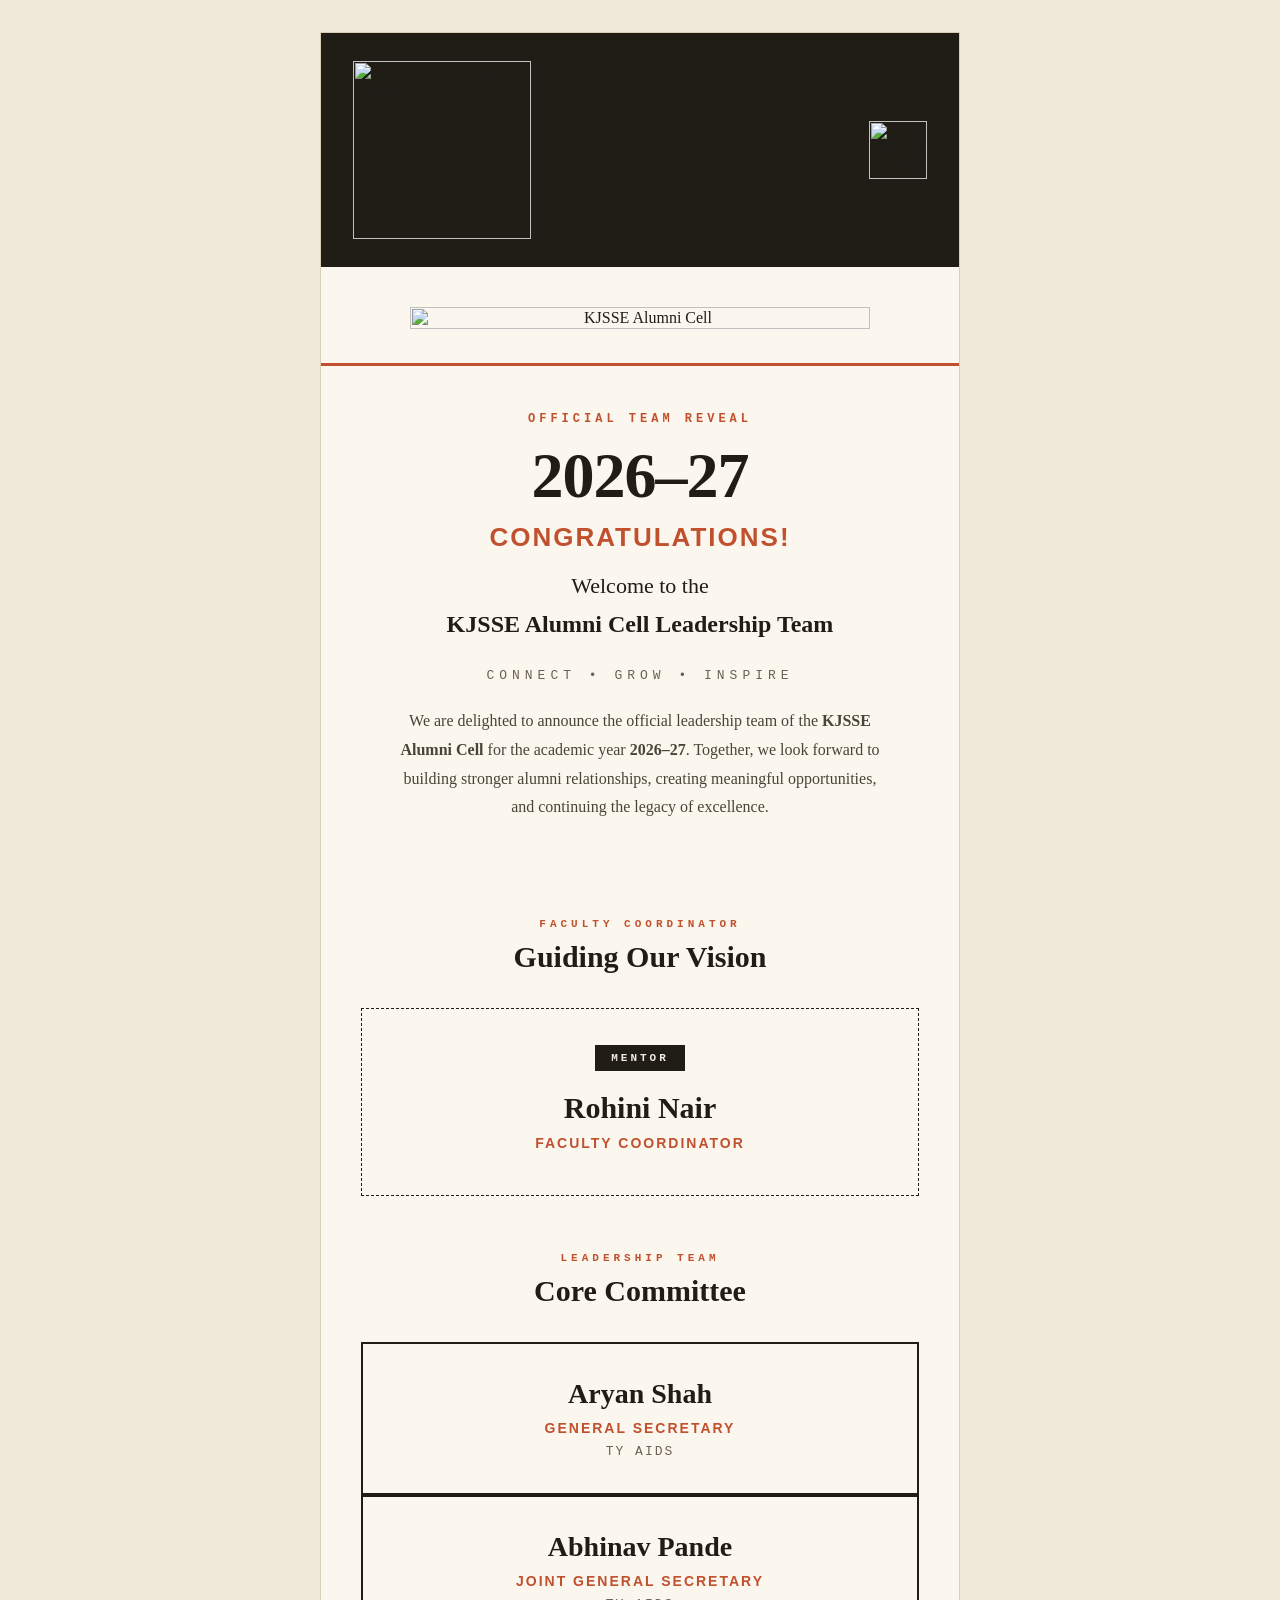
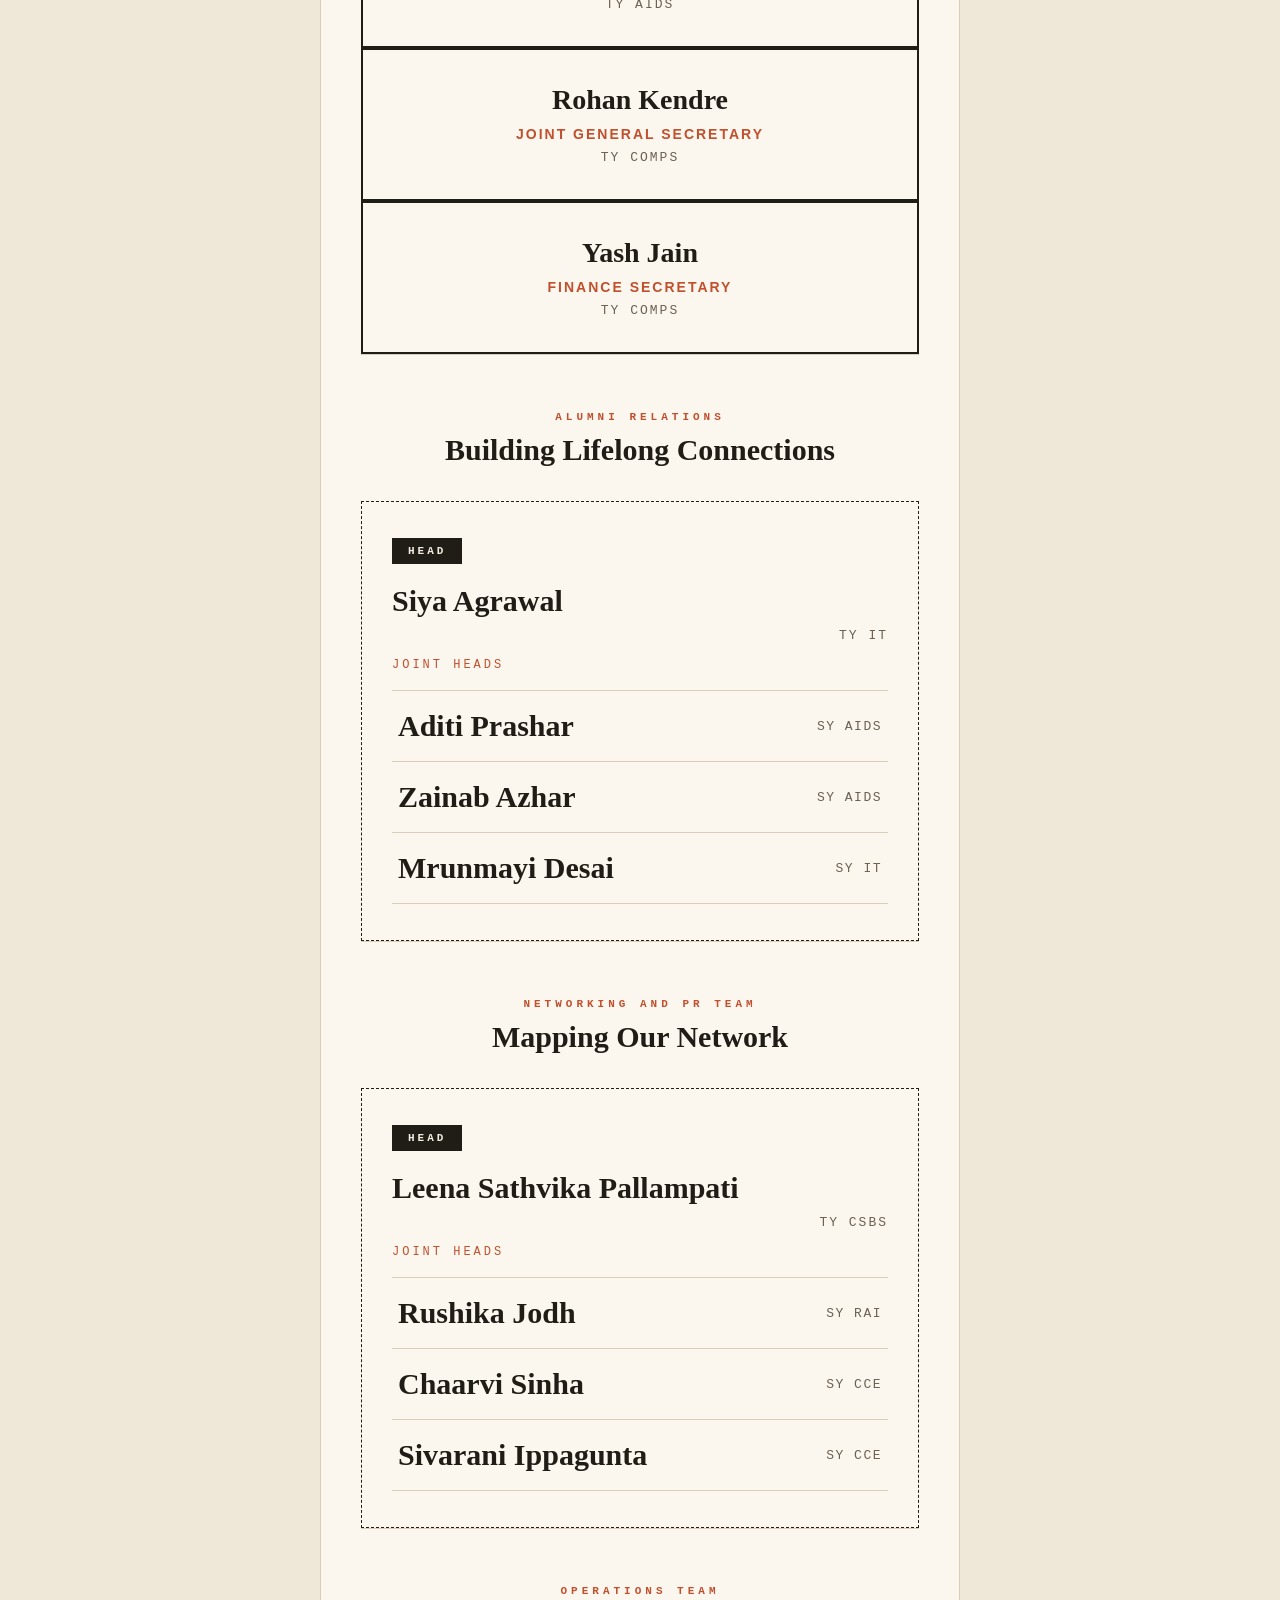
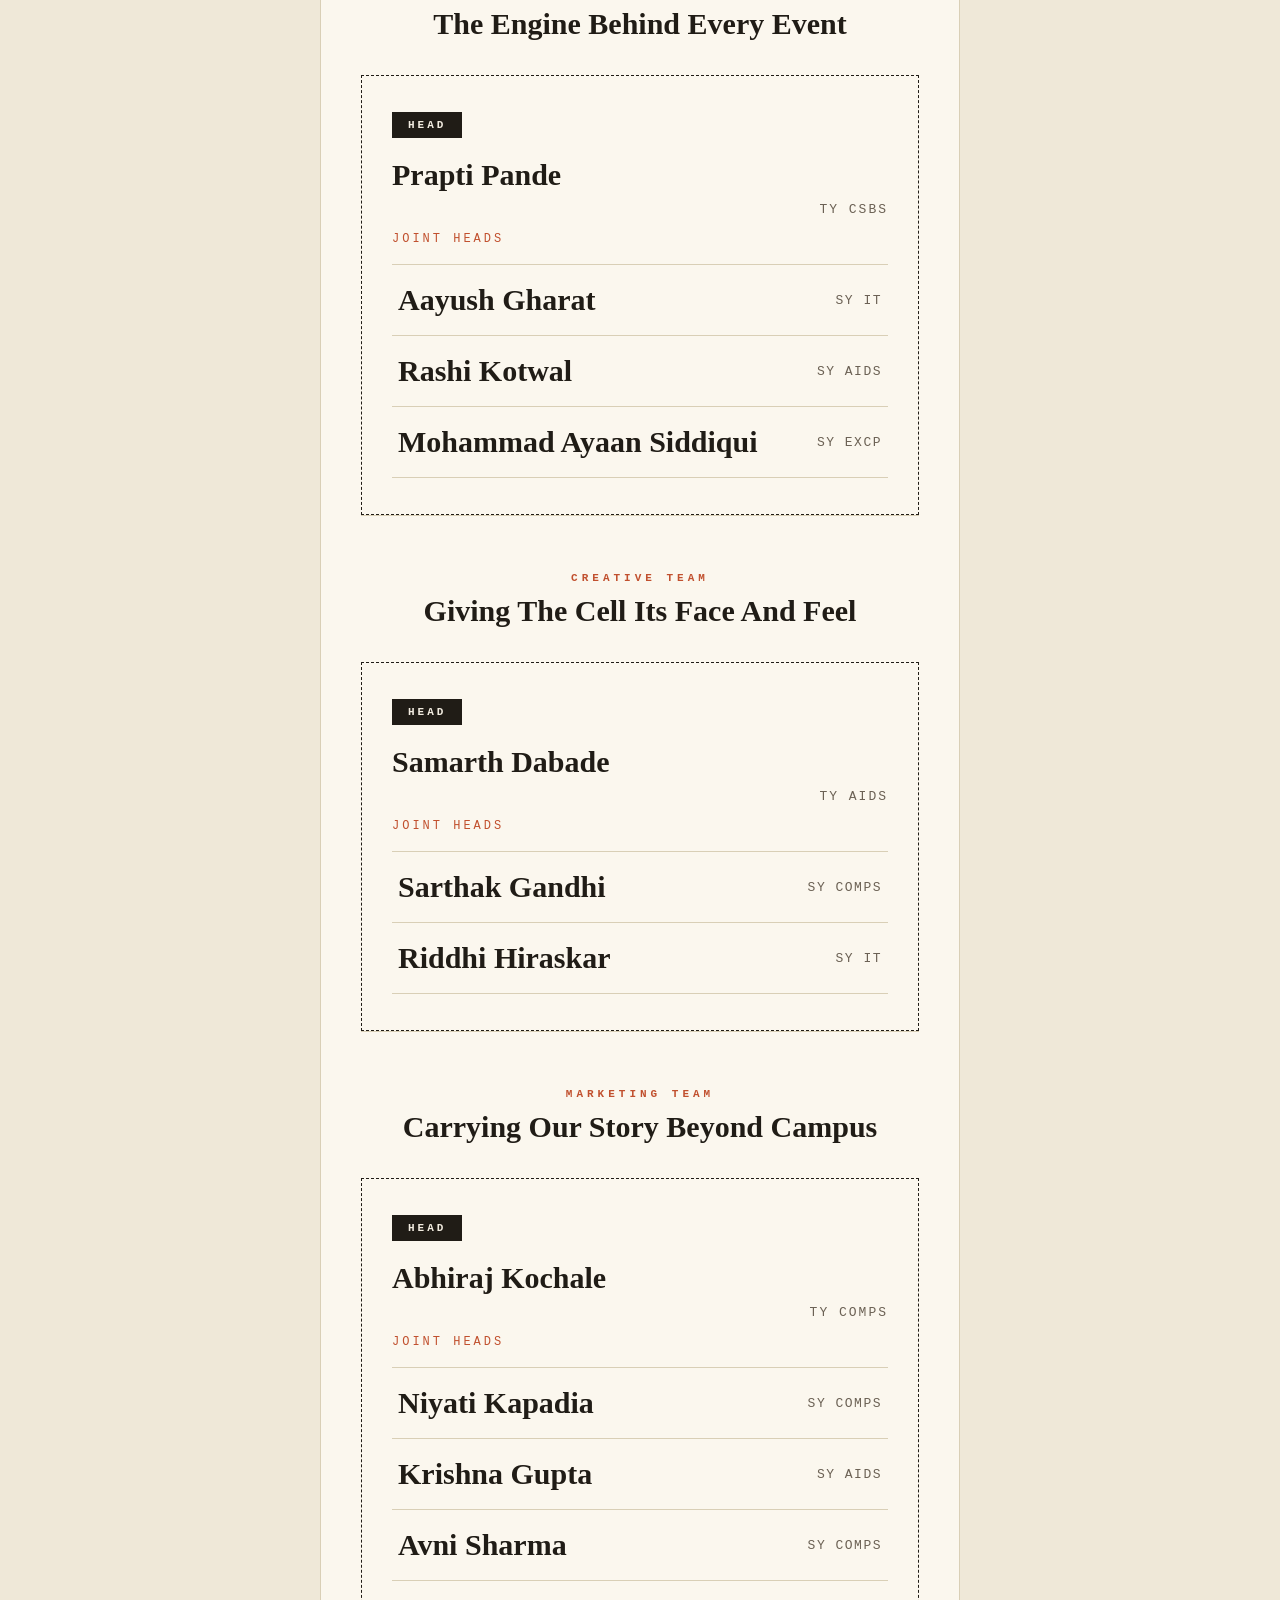
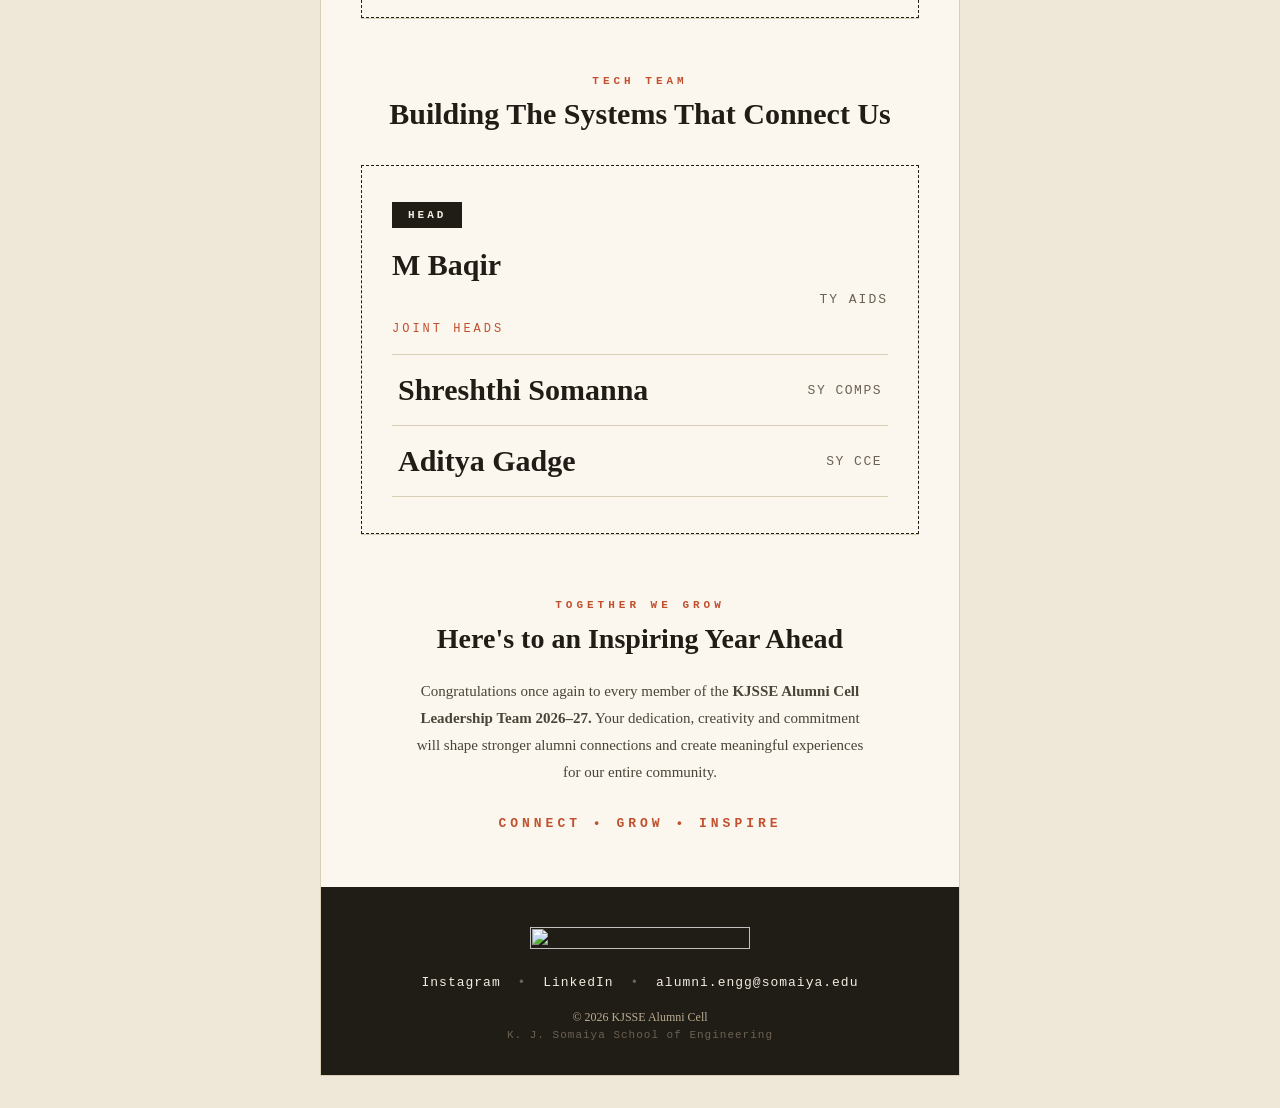
==== commit 49c3f3d6: "Update Alumni Cell email template" ====
--- a/index.html
+++ b/index.html
@@ -1,4 +1,3 @@
-<!doctype html>
 <html
   lang="en"
   xmlns:v="urn:schemas-microsoft-com:vml"
@@ -26,7 +25,6 @@
         }
       </style>
     <![endif]-->
-    <link rel="stylesheet" href="style.css" />
     <style>
       /* ==========================================================
    KJSSE ALUMNI CELL — LEADERSHIP REVEAL 2026–27
@@ -69,9 +67,8 @@
       /* Let Gmail / Apple Mail / Outlook.com know this template
    actually supports both color schemes on purpose. */
       :root {
-          color-scheme: light dark;
-          /* supported-color-schemes removed (not standard in some linters)
-            email clients that need it usually respect color-scheme */
+        color-scheme: light dark;
+        supported-color-schemes: light dark;
       }
 
       body {
@@ -103,6 +100,7 @@
         overflow: hidden;
         opacity: 0;
         visibility: hidden;
+        mso-hide: all;
       }
 
       /* ==========================================================
@@ -127,7 +125,7 @@
 
       .header-block {
         background-color: #201c16;
-        background-image: url("assets/paper-grain.png");
+        background-image: url("https://raw.githubusercontent.com/adityagadge-dev/alumni-cell-assets/refs/heads/main/assets/paper-grain.png");
         background-repeat: repeat;
         padding: 28px 32px;
       }
@@ -676,8 +674,27 @@
     </style>
   </head>
 
-  <body>
-    <div class="preheader">
+  <body
+    style="
+      background-color: #efe8d8;
+      color: #211d18;
+      font-family: Georgia, &quot;Times New Roman&quot;, Times, serif;
+      -webkit-font-smoothing: antialiased;
+      -webkit-text-size-adjust: 100%;
+    "
+    bgcolor="#efe8d8"
+  >
+    <div
+      class="preheader"
+      style="
+        max-height: 0;
+        overflow: hidden;
+        opacity: 0;
+        visibility: hidden;
+        mso-hide: all;
+        display: none !important;
+      "
+    >
       Congratulations to the KJSSE Alumni Cell Leadership Team for the Academic
       Year 2026–27.
     </div>
@@ -690,6 +707,8 @@
       cellspacing="0"
       border="0"
       class="page-bg"
+      style="border-collapse: collapse; background-color: #efe8d8; width: 100%"
+      bgcolor="#efe8d8"
     >
       <tr>
         <td align="center" style="padding: 32px 12px">
@@ -705,32 +724,68 @@
             border="0"
             align="center"
             class="email-container"
+            style="
+              border-collapse: collapse;
+              width: 640px;
+              max-width: 640px;
+              background-color: #fbf7ee;
+              border: 1px solid #d9cfb6;
+            "
+            bgcolor="#fbf7ee"
           >
             <!-- ================= HEADER ================= -->
             <tr>
-              <td class="header-block">
+              <td
+                class="header-block"
+                style="
+                  background-color: #201c16;
+                  background-image: url(https://raw.githubusercontent.com/adityagadge-dev/alumni-cell-assets/refs/heads/main/assets/paper-grain.png);
+                  background-repeat: repeat;
+                  padding: 28px 32px;
+                "
+                bgcolor="#201c16"
+              >
                 <table
                   role="presentation"
                   width="100%"
                   cellpadding="0"
                   cellspacing="0"
                   border="0"
+                  style="border-collapse: collapse"
                 >
                   <tr>
                     <td width="60%" class="somaiya-logo" align="left">
                       <!-- ASSET: assets/somaiya-logo.png -->
                       <img
-                        src="assets/somaiya-logo.png"
+                        src="https://raw.githubusercontent.com/adityagadge-dev/alumni-cell-assets/refs/heads/main/assets/somaiya-logo.png"
                         width="178"
                         alt="Somaiya Vidyavihar University"
+                        style="
+                          border: 0;
+                          outline: none;
+                          text-decoration: none;
+                          display: block;
+                          width: 178px;
+                          height: auto;
+                        "
+                        height="auto"
                       />
                     </td>
                     <td width="40%" class="trust-logo" align="right">
                       <!-- ASSET: assets/somaiya-trust.png -->
                       <img
-                        src="assets/somaiya-trust.png"
+                        src="https://raw.githubusercontent.com/adityagadge-dev/alumni-cell-assets/refs/heads/main/assets/somaiya-trust.png"
                         height="58"
                         alt="Somaiya Trust"
+                        style="
+                          border: 0;
+                          outline: none;
+                          text-decoration: none;
+                          display: block;
+                          height: 58px;
+                          width: auto;
+                        "
+                        width="auto"
                       />
                     </td>
                   </tr>
@@ -739,31 +794,136 @@
             </tr>
 
             <tr>
-              <td class="banner-cell">
+              <td
+                class="banner-cell"
+                style="padding: 40px 20px 34px; text-align: center"
+                align="center"
+              >
                 <!-- ASSET: assets/ac-banner-main.png -->
-                <img src="assets/ac-banner-main.png" alt="KJSSE Alumni Cell" />
+                <img
+                  src="https://raw.githubusercontent.com/adityagadge-dev/alumni-cell-assets/refs/heads/main/assets/ac-banner-main.png"
+                  alt="KJSSE Alumni Cell"
+                  style="
+                    border: 0;
+                    outline: none;
+                    text-decoration: none;
+                    display: block;
+                    width: 100%;
+                    max-width: 460px;
+                    margin: 0 auto;
+                  "
+                  width="100%"
+                />
               </td>
             </tr>
 
             <tr>
-              <td class="header-rule">&nbsp;</td>
+              <td
+                class="header-rule"
+                style="
+                  height: 3px;
+                  background-color: #c1502e;
+                  font-size: 1px;
+                  line-height: 3px;
+                "
+                height="3"
+                bgcolor="#c1502e"
+              >
+                 
+              </td>
             </tr>
 
             <!-- ================= HERO ================= -->
             <tr>
-              <td class="hero">
-                <div class="hero-label">OFFICIAL TEAM REVEAL</div>
-                <div class="hero-year">2026–27</div>
-                <div class="hero-title">Congratulations!</div>
-                <div class="hero-subtitle">
+              <td
+                class="hero"
+                style="padding: 46px 40px 40px; text-align: center"
+                align="center"
+              >
+                <div
+                  class="hero-label"
+                  style="
+                    font-family: &quot;Courier New&quot;, Courier, monospace;
+                    font-size: 12px;
+                    font-weight: 700;
+                    letter-spacing: 4px;
+                    text-transform: uppercase;
+                    color: #c1502e;
+                    padding-bottom: 18px;
+                  "
+                >
+                  OFFICIAL TEAM REVEAL
+                </div>
+                <div
+                  class="hero-year"
+                  style="
+                    font-family: Georgia, &quot;Times New Roman&quot;, serif;
+                    font-size: 64px;
+                    font-weight: 700;
+                    color: #201c16;
+                    line-height: 1;
+                    padding-bottom: 14px;
+                    letter-spacing: -1px;
+                  "
+                >
+                  2026–27
+                </div>
+                <div
+                  class="hero-title"
+                  style="
+                    font-family: Arial, Helvetica, sans-serif;
+                    font-size: 26px;
+                    font-weight: 900;
+                    letter-spacing: 2px;
+                    color: #c1502e;
+                    text-transform: uppercase;
+                    padding-bottom: 16px;
+                  "
+                >
+                  Congratulations!
+                </div>
+                <div
+                  class="hero-subtitle"
+                  style="
+                    font-size: 22px;
+                    color: #211d18;
+                    line-height: 1.5;
+                    padding-bottom: 4px;
+                  "
+                >
                   Welcome to the<strong
+                    style="
+                      display: block;
+                      margin-top: 4px;
+                      font-size: 24px;
+                      color: #201c16;
+                    "
                     >KJSSE Alumni Cell Leadership Team</strong
                   >
                 </div>
-                <div class="hero-tagline">
-                  Connect &bull; Grow &bull; Inspire
+                <div
+                  class="hero-tagline"
+                  style="
+                    font-family: &quot;Courier New&quot;, Courier, monospace;
+                    font-size: 13px;
+                    letter-spacing: 5px;
+                    text-transform: uppercase;
+                    color: #6b6154;
+                    padding: 22px 0 24px;
+                  "
+                >
+                  Connect • Grow • Inspire
                 </div>
-                <div class="hero-description">
+                <div
+                  class="hero-description"
+                  style="
+                    max-width: 480px;
+                    margin: 0 auto;
+                    font-size: 16px;
+                    line-height: 1.8;
+                    color: #4a4438;
+                  "
+                >
                   We are delighted to announce the official leadership team of
                   the
                   <strong>KJSSE Alumni Cell</strong> for the academic year
@@ -776,248 +936,36 @@
 
             <!-- ================= FACULTY COORDINATOR ================= -->
             <tr>
-              <td class="section-wrap">
-                <div class="section-label">Faculty Coordinator</div>
-                <div class="section-title">Guiding Our Vision</div>
-                <table
-                  role="presentation"
-                  width="100%"
-                  cellpadding="0"
-                  cellspacing="0"
-                  border="0"
+              <td
+                class="section-wrap"
+                style="padding: 56px 40px 0; text-align: center"
+                align="center"
+              >
+                <div
+                  class="section-label"
+                  style="
+                    font-family: &quot;Courier New&quot;, Courier, monospace;
+                    font-size: 11px;
+                    font-weight: 700;
+                    letter-spacing: 4px;
+                    text-transform: uppercase;
+                    color: #c1502e;
+                    padding-bottom: 10px;
+                  "
                 >
-                  <tr>
-                    <td class="head-card">
-                      <span class="head-badge">Mentor</span>
-                      <div class="head-name">Rohini Nair</div>
-                      <div class="head-role">Faculty Coordinator</div>
-                    </td>
-                  </tr>
-                </table>
-              </td>
-            </tr>
-
-            <!-- ================= CORE COMMITTEE ================= -->
-            <tr>
-              <td class="committee-wrap">
-                <div class="section-label">Leadership Team</div>
-                <div class="section-title">Core Committee</div>
-
-                <table
-                  role="presentation"
-                  width="100%"
-                  cellpadding="0"
-                  cellspacing="0"
-                  border="0"
+                  Faculty Coordinator
+                </div>
+                <div
+                  class="section-title"
+                  style="
+                    font-family: Georgia, &quot;Times New Roman&quot;, serif;
+                    font-size: 30px;
+                    font-weight: 700;
+                    color: #201c16;
+                    padding-bottom: 34px;
+                  "
                 >
-                  <tr>
-                    <td class="featured-card">
-                      <div class="head-name">Aryan Shah</div>
-                      <div class="head-role">General Secretary</div>
-                      <div class="head-branch">TY AIDS</div>
-                    </td>
-                  </tr>
-                </table>
-
-                <table
-                  role="presentation"
-                  width="100%"
-                  cellpadding="0"
-                  cellspacing="0"
-                  border="0"
-                  style="margin-top: 16px"
-                >
-                  <tr>
-                    <td class="member-cell member-stack-cell">
-                      <div class="member-card">
-                        <div class="member-name">Yash Jain</div>
-                        <div class="member-role">Finance Secretary</div>
-                        <div class="member-branch">TY COMPS</div>
-                      </div>
-                    </td>
-                    <td class="member-cell member-stack-cell">
-                      <div class="member-card">
-                        <div class="member-name">Abhinav Pande</div>
-                        <div class="member-role">Joint General Secretary</div>
-                        <div class="member-branch">TY AIDS</div>
-                      </div>
-                    </td>
-                    <td class="member-cell member-stack-cell">
-                      <div class="member-card">
-                        <div class="member-name">Rohan Kendre</div>
-                        <div class="member-role">Joint General Secretary</div>
-                        <div class="member-branch">TY COMPS</div>
-                      </div>
-                    </td>
-                  </tr>
-                </table>
-              </td>
-            </tr>
-
-            <!-- ================= ALUMNI RELATIONS ================= -->
-            <tr>
-              <td class="section-divider">
-                <div class="section-divider-line">&nbsp;</div>
-              </td>
-            </tr>
-            <tr>
-              <td class="section-wrap">
-                <div class="section-label">Alumni Relations</div>
-                <div class="section-title">Building Lifelong Connections</div>
-                <table
-                  role="presentation"
-                  width="100%"
-                  cellpadding="0"
-                  cellspacing="0"
-                  border="0"
-                >
-                  <tr>
-                    <td class="head-card">
-                      <span class="head-badge">Head</span>
-                      <div class="head-name">Siya Agrawal</div>
-                      <div class="head-role">Alumni Relations Head</div>
-                      <div class="head-branch">TY IT</div>
-
-                      <div class="joint-heading">Joint Heads</div>
-                      <table
-                        role="presentation"
-                        class="joint-table"
-                        cellpadding="0"
-                        cellspacing="0"
-                        border="0"
-                      >
-                        <tr class="joint-row">
-                          <td class="joint-name">Aditi Prashar</td>
-                          <td class="joint-branch">SY AIDS</td>
-                        </tr>
-                        <tr class="joint-row">
-                          <td class="joint-name">Zainab Azhar</td>
-                          <td class="joint-branch">SY AIDS</td>
-                        </tr>
-                        <tr class="joint-row">
-                          <td class="joint-name">Mrunmayi Desai</td>
-                          <td class="joint-branch">SY IT</td>
-                        </tr>
-                      </table>
-                    </td>
-                  </tr>
-                </table>
-              </td>
-            </tr>
-
-            <!-- ================= NETWORKING AND PR TEAM ================= -->
-            <tr>
-              <td class="section-divider">
-                <div class="section-divider-line">&nbsp;</div>
-              </td>
-            </tr>
-            <tr>
-              <td class="section-wrap">
-                <div class="section-label">Networking and PR Team</div>
-                <div class="section-title">Mapping Our Network</div>
-                <table
-                  role="presentation"
-                  width="100%"
-                  cellpadding="0"
-                  cellspacing="0"
-                  border="0"
-                >
-                  <tr>
-                    <td class="head-card">
-                      <span class="head-badge">Head</span>
-                      <div class="head-name">Leena Sathvika Pallampati</div>
-                      <div class="head-role">Networking and PR Team Head</div>
-                      <div class="head-branch">TY CSBS</div>
-
-                      <div class="joint-heading">Joint Heads</div>
-                      <table
-                        role="presentation"
-                        class="joint-table"
-                        cellpadding="0"
-                        cellspacing="0"
-                        border="0"
-                      >
-                        <tr class="joint-row">
-                          <td class="joint-name">Rushika Jodh</td>
-                          <td class="joint-branch">SY RAI</td>
-                        </tr>
-                        <tr class="joint-row">
-                          <td class="joint-name">Chaarvi Sinha</td>
-                          <td class="joint-branch">SY CCE</td>
-                        </tr>
-                        <tr class="joint-row">
-                          <td class="joint-name">Sivarani Ippagunta</td>
-                          <td class="joint-branch">SY CCE</td>
-                        </tr>
-                      </table>
-                    </td>
-                  </tr>
-                </table>
-              </td>
-            </tr>
-
-            <!-- ================= OPERATIONS TEAM ================= -->
-            <tr>
-              <td class="section-divider">
-                <div class="section-divider-line">&nbsp;</div>
-              </td>
-            </tr>
-            <tr>
-              <td class="section-wrap">
-                <div class="section-label">Operations Team</div>
-                <div class="section-title">The Engine Behind Every Event</div>
-                <table
-                  role="presentation"
-                  width="100%"
-                  cellpadding="0"
-                  cellspacing="0"
-                  border="0"
-                >
-                  <tr>
-                    <td class="head-card">
-                      <span class="head-badge">Head</span>
-                      <div class="head-name">Prapti Pande</div>
-                      <div class="head-role">Operations Team Head</div>
-                      <div class="head-branch">TY CSBS</div>
-
-                      <div class="joint-heading">Joint Heads</div>
-                      <table
-                        role="presentation"
-                        class="joint-table"
-                        cellpadding="0"
-                        cellspacing="0"
-                        border="0"
-                      >
-                        <tr class="joint-row">
-                          <td class="joint-name">Aayush Gharat</td>
-                          <td class="joint-branch">SY IT</td>
-                        </tr>
-                        <tr class="joint-row">
-                          <td class="joint-name">Rashi Kotwal</td>
-                          <td class="joint-branch">SY AIDS</td>
-                        </tr>
-                        <tr class="joint-row">
-                          <td class="joint-name">Mohammad Ayaan Siddiqui</td>
-                          <td class="joint-branch">SY EXCP</td>
-                        </tr>
-                      </table>
-                    </td>
-                  </tr>
-                </table>
-              </td>
-            </tr>
-
-            <!-- ================= CREATIVE TEAM ================= -->
-            <tr>
-              <td class="section-divider">
-                <div class="section-divider-line">&nbsp;</div>
-              </td>
-            </tr>
-            <tr>
-              <td class="section-wrap">
-                <div class="section-label">Creative Team</div>
-                <div class="section-title">
-                  Giving The Cell Its Face And Feel
+                  Guiding Our Vision
                 </div>
                 <table
                   role="presentation"
@@ -1025,191 +973,1982 @@
                   cellpadding="0"
                   cellspacing="0"
                   border="0"
+                  style="border-collapse: collapse"
                 >
                   <tr>
-                    <td class="head-card">
-                      <span class="head-badge">Head</span>
-                      <div class="head-name">Samarth Dabade</div>
-                      <div class="head-role">Creative Team Head</div>
-                      <div class="head-branch">TY AIDS</div>
-
-                      <div class="joint-heading">Joint Heads</div>
-                      <table
-                        role="presentation"
-                        class="joint-table"
-                        cellpadding="0"
-                        cellspacing="0"
-                        border="0"
+                    <td
+                      class="head-card"
+                      style="
+                        border: 1.5px dashed #201c16;
+                        background-color: #fbf7ee;
+                        padding: 36px 30px;
+                        text-align: center;
+                      "
+                      bgcolor="#fbf7ee"
+                      align="center"
+                    >
+                      <span
+                        class="head-badge"
+                        style="
+                          display: inline-block;
+                          background-color: #201c16;
+                          color: #f2ece0;
+                          font-family:
+                            &quot;Courier New&quot;, Courier, monospace;
+                          font-size: 11px;
+                          font-weight: 700;
+                          letter-spacing: 3px;
+                          text-transform: uppercase;
+                          padding: 7px 16px;
+                          margin-bottom: 20px;
+                        "
+                        bgcolor="#201c16"
+                        >Mentor</span
                       >
-                        <tr class="joint-row">
-                          <td class="joint-name">Sarthak Gandhi</td>
-                          <td class="joint-branch">SY COMPS</td>
-                        </tr>
-                        <tr class="joint-row">
-                          <td class="joint-name">Riddhi Hiraskar</td>
-                          <td class="joint-branch">SY IT</td>
-                        </tr>
-                      </table>
+                      <div
+                        class="head-name"
+                        style="
+                          font-family:
+                            Georgia, &quot;Times New Roman&quot;, serif;
+                          font-size: 30px;
+                          font-weight: 700;
+                          color: #201c16;
+                          padding-bottom: 10px;
+                        "
+                      >
+                        Rohini Nair
+                      </div>
+                      <div
+                        class="head-role"
+                        style="
+                          font-family: Arial, Helvetica, sans-serif;
+                          font-size: 14px;
+                          font-weight: 700;
+                          letter-spacing: 2px;
+                          text-transform: uppercase;
+                          color: #c1502e;
+                          padding-bottom: 8px;
+                        "
+                      >
+                        Faculty Coordinator
+                      </div>
                     </td>
                   </tr>
                 </table>
               </td>
             </tr>
 
-            <!-- ================= MARKETING TEAM ================= -->
+            <!-- ================= CORE COMMITTEE ================= -->
             <tr>
-              <td class="section-divider">
-                <div class="section-divider-line">&nbsp;</div>
-              </td>
-            </tr>
-            <tr>
-              <td class="section-wrap">
-                <div class="section-label">Marketing Team</div>
-                <div class="section-title">
-                  Carrying Our Story Beyond Campus
+              <td
+                class="committee-wrap"
+                style="padding: 56px 40px 0; text-align: center"
+                align="center"
+              >
+                <div
+                  class="section-label"
+                  style="
+                    font-family: &quot;Courier New&quot;, Courier, monospace;
+                    font-size: 11px;
+                    font-weight: 700;
+                    letter-spacing: 4px;
+                    text-transform: uppercase;
+                    color: #c1502e;
+                    padding-bottom: 10px;
+                  "
+                >
+                  Leadership Team
                 </div>
+                <div
+                  class="section-title"
+                  style="
+                    font-family: Georgia, &quot;Times New Roman&quot;, serif;
+                    font-size: 30px;
+                    font-weight: 700;
+                    color: #201c16;
+                    padding-bottom: 34px;
+                  "
+                >
+                  Core Committee
+                </div>
+
                 <table
                   role="presentation"
                   width="100%"
                   cellpadding="0"
                   cellspacing="0"
                   border="0"
+                  style="border-collapse: collapse"
                 >
                   <tr>
-                    <td class="head-card">
-                      <span class="head-badge">Head</span>
-                      <div class="head-name">Abhiraj Kochale</div>
-                      <div class="head-role">Marketing Team Head</div>
-                      <div class="head-branch">TY COMPS</div>
-
-                      <div class="joint-heading">Joint Heads</div>
-                      <table
-                        role="presentation"
-                        class="joint-table"
-                        cellpadding="0"
-                        cellspacing="0"
-                        border="0"
+                    <td
+                      class="featured-card"
+                      style="
+                        border: 2px solid #201c16;
+                        background-color: #fbf7ee;
+                        padding: 34px 28px;
+                        text-align: center;
+                      "
+                      bgcolor="#fbf7ee"
+                      align="center"
+                    >
+                      <div
+                        class="head-name"
+                        style="
+                          font-family:
+                            Georgia, &quot;Times New Roman&quot;, serif;
+                          font-size: 28px;
+                          font-weight: 700;
+                          color: #201c16;
+                          padding-bottom: 10px;
+                        "
                       >
-                        <tr class="joint-row">
-                          <td class="joint-name">Niyati Kapadia</td>
-                          <td class="joint-branch">SY COMPS</td>
-                        </tr>
-                        <tr class="joint-row">
-                          <td class="joint-name">Krishna Gupta</td>
-                          <td class="joint-branch">SY AIDS</td>
-                        </tr>
-                        <tr class="joint-row">
-                          <td class="joint-name">Avni Sharma</td>
-                          <td class="joint-branch">SY COMPS</td>
-                        </tr>
-                      </table>
+                        Aryan Shah
+                      </div>
+                      <div
+                        class="head-role"
+                        style="
+                          font-family: Arial, Helvetica, sans-serif;
+                          font-size: 14px;
+                          font-weight: 700;
+                          letter-spacing: 2px;
+                          text-transform: uppercase;
+                          color: #c1502e;
+                          padding-bottom: 8px;
+                        "
+                      >
+                        General Secretary
+                      </div>
+                      <div
+                        class="head-branch"
+                        style="
+                          font-family:
+                            &quot;Courier New&quot;, Courier, monospace;
+                          font-size: 13px;
+                          letter-spacing: 2px;
+                          color: #6b6154;
+                        "
+                      >
+                        TY AIDS
+                      </div>
                     </td>
                   </tr>
                 </table>
-              </td>
-            </tr>
-
-            <!-- ================= TECH TEAM ================= -->
-            <tr>
-              <td class="section-divider">
-                <div class="section-divider-line">&nbsp;</div>
-              </td>
-            </tr>
-            <tr>
-              <td class="section-wrap">
-                <div class="section-label">Tech Team</div>
-                <div class="section-title">
-                  Building The Systems That Connect Us
-                </div>
+
                 <table
                   role="presentation"
                   width="100%"
                   cellpadding="0"
                   cellspacing="0"
                   border="0"
+                  style="border-collapse: collapse"
                 >
                   <tr>
-                    <td class="head-card">
-                      <span class="head-badge">Head</span>
-                      <div class="head-name">M Baqir</div>
-                      <div class="head-role">Tech Team Head</div>
-                      <div class="head-branch">TY AIDS</div>
-
-                      <div class="joint-heading">Joint Heads</div>
-                      <table
-                        role="presentation"
-                        class="joint-table"
-                        cellpadding="0"
-                        cellspacing="0"
-                        border="0"
+                    <td
+                      class="featured-card"
+                      style="
+                        border: 2px solid #201c16;
+                        background-color: #fbf7ee;
+                        padding: 34px 28px;
+                        text-align: center;
+                      "
+                      bgcolor="#fbf7ee"
+                      align="center"
+                    >
+                      <div
+                        class="head-name"
+                        style="
+                          font-family:
+                            Georgia, &quot;Times New Roman&quot;, serif;
+                          font-size: 28px;
+                          font-weight: 700;
+                          color: #201c16;
+                          padding-bottom: 10px;
+                        "
                       >
-                        <tr class="joint-row">
-                          <td class="joint-name">Shreshthi Somanna</td>
-                          <td class="joint-branch">SY COMPS</td>
-                        </tr>
-                        <tr class="joint-row">
-                          <td class="joint-name">Aditya Gadge</td>
-                          <td class="joint-branch">SY CCE</td>
-                        </tr>
-                      </table>
+                        Abhinav Pande
+                      </div>
+                      <div
+                        class="head-role"
+                        style="
+                          font-family: Arial, Helvetica, sans-serif;
+                          font-size: 14px;
+                          font-weight: 700;
+                          letter-spacing: 2px;
+                          text-transform: uppercase;
+                          color: #c1502e;
+                          padding-bottom: 8px;
+                        "
+                      >
+                        Joint General Secretary
+                      </div>
+                      <div
+                        class="head-branch"
+                        style="
+                          font-family:
+                            &quot;Courier New&quot;, Courier, monospace;
+                          font-size: 13px;
+                          letter-spacing: 2px;
+                          color: #6b6154;
+                        "
+                      >
+                        TY AIDS
+                      </div>
                     </td>
                   </tr>
                 </table>
-              </td>
-            </tr>
-
-            <!-- ================= CLOSING ================= -->
-            <tr>
-              <td class="section-divider">
-                <div class="section-divider-line">&nbsp;</div>
-              </td>
-            </tr>
-            <tr>
-              <td class="closing">
-                <div class="section-label">Together We Grow</div>
-                <div class="closing-title">
-                  Here's to an Inspiring Year Ahead
-                </div>
-                <div class="closing-description">
-                  Congratulations once again to every member of the
-                  <strong>KJSSE Alumni Cell Leadership Team 2026–27.</strong>
-                  Your dedication, creativity and commitment will shape stronger
-                  alumni connections and create meaningful experiences for our
-                  entire community.
-                </div>
-                <div class="closing-quote">
-                  Connect &bull; Grow &bull; Inspire
-                </div>
-              </td>
-            </tr>
-
-            <!-- ================= FOOTER ================= -->
-            <tr>
-              <td class="footer">
-                <div class="footer-banner">
-                  <!-- ASSET: assets/ac-banner-main.png (reused, smaller) -->
-                  <img
-                    src="assets/ac-banner-main.png"
-                    alt="KJSSE Alumni Cell"
-                  />
-                </div>
-                <div class="footer-links">
-                  <a href="https://www.instagram.com/alumnicell_kjsce/"
-                    >Instagram</a
+
+                <table
+                  role="presentation"
+                  width="100%"
+                  cellpadding="0"
+                  cellspacing="0"
+                  border="0"
+                  style="border-collapse: collapse"
+                >
+                  <tr>
+                    <td
+                      class="featured-card"
+                      style="
+                        border: 2px solid #201c16;
+                        background-color: #fbf7ee;
+                        padding: 34px 28px;
+                        text-align: center;
+                      "
+                      bgcolor="#fbf7ee"
+                      align="center"
+                    >
+                      <div
+                        class="head-name"
+                        style="
+                          font-family:
+                            Georgia, &quot;Times New Roman&quot;, serif;
+                          font-size: 28px;
+                          font-weight: 700;
+                          color: #201c16;
+                          padding-bottom: 10px;
+                        "
+                      >
+                        Rohan Kendre
+                      </div>
+                      <div
+                        class="head-role"
+                        style="
+                          font-family: Arial, Helvetica, sans-serif;
+                          font-size: 14px;
+                          font-weight: 700;
+                          letter-spacing: 2px;
+                          text-transform: uppercase;
+                          color: #c1502e;
+                          padding-bottom: 8px;
+                        "
+                      >
+                        Joint General Secretary
+                      </div>
+                      <div
+                        class="head-branch"
+                        style="
+                          font-family:
+                            &quot;Courier New&quot;, Courier, monospace;
+                          font-size: 13px;
+                          letter-spacing: 2px;
+                          color: #6b6154;
+                        "
+                      >
+                        TY COMPS
+                      </div>
+                    </td>
+                  </tr>
+                </table>
+
+                <table
+                  role="presentation"
+                  width="100%"
+                  cellpadding="0"
+                  cellspacing="0"
+                  border="0"
+                  style="border-collapse: collapse"
+                >
+                  <tr>
+                    <td
+                      class="featured-card"
+                      style="
+                        border: 2px solid #201c16;
+                        background-color: #fbf7ee;
+                        padding: 34px 28px;
+                        text-align: center;
+                      "
+                      bgcolor="#fbf7ee"
+                      align="center"
+                    >
+                      <div
+                        class="head-name"
+                        style="
+                          font-family:
+                            Georgia, &quot;Times New Roman&quot;, serif;
+                          font-size: 28px;
+                          font-weight: 700;
+                          color: #201c16;
+                          padding-bottom: 10px;
+                        "
+                      >
+                        Yash Jain
+                      </div>
+                      <div
+                        class="head-role"
+                        style="
+                          font-family: Arial, Helvetica, sans-serif;
+                          font-size: 14px;
+                          font-weight: 700;
+                          letter-spacing: 2px;
+                          text-transform: uppercase;
+                          color: #c1502e;
+                          padding-bottom: 8px;
+                        "
+                      >
+                        Finance Secretary
+                      </div>
+                      <div
+                        class="head-branch"
+                        style="
+                          font-family:
+                            &quot;Courier New&quot;, Courier, monospace;
+                          font-size: 13px;
+                          letter-spacing: 2px;
+                          color: #6b6154;
+                        "
+                      >
+                        TY COMPS
+                      </div>
+                    </td>
+                  </tr>
+                </table>
+
+                <!-- ================= ALUMNI RELATIONS ================= -->
+                <tr>
+                  <td class="section-divider" style="padding: 0 40px">
+                    <div
+                      class="section-divider-line"
+                      style="
+                        height: 1px;
+                        background-color: #d9cfb6;
+                        font-size: 1px;
+                        line-height: 1px;
+                      "
+                      height="1"
+                      bgcolor="#d9cfb6"
+                    >
+                       
+                    </div>
+                  </td>
+                </tr>
+                <tr>
+                  <td
+                    class="section-wrap"
+                    style="padding: 56px 40px 0; text-align: center"
+                    align="center"
                   >
-                  <span class="sep">&bull;</span>
-                  <a href="https://www.linkedin.com/in/alumnicellkjsce/"
-                    >LinkedIn</a
+                    <div
+                      class="section-label"
+                      style="
+                        font-family:
+                          &quot;Courier New&quot;, Courier, monospace;
+                        font-size: 11px;
+                        font-weight: 700;
+                        letter-spacing: 4px;
+                        text-transform: uppercase;
+                        color: #c1502e;
+                        padding-bottom: 10px;
+                      "
+                    >
+                      Alumni Relations
+                    </div>
+                    <div
+                      class="section-title"
+                      style="
+                        font-family:
+                          Georgia, &quot;Times New Roman&quot;, serif;
+                        font-size: 30px;
+                        font-weight: 700;
+                        color: #201c16;
+                        padding-bottom: 34px;
+                      "
+                    >
+                      Building Lifelong Connections
+                    </div>
+                    <table
+                      role="presentation"
+                      width="100%"
+                      cellpadding="0"
+                      cellspacing="0"
+                      border="0"
+                      style="border-collapse: collapse"
+                    >
+                      <tr>
+                        <td
+                          class="head-card"
+                          style="
+                            border: 1.5px dashed #201c16;
+                            background-color: #fbf7ee;
+                            padding: 36px 30px;
+                            text-align: left;
+                          "
+                          bgcolor="#fbf7ee"
+                          align="left"
+                        >
+                          <span
+                            class="head-badge"
+                            style="
+                              display: inline-block;
+                              background-color: #201c16;
+                              color: #f2ece0;
+                              font-family:
+                                &quot;Courier New&quot;, Courier, monospace;
+                              font-size: 11px;
+                              font-weight: 700;
+                              letter-spacing: 3px;
+                              text-transform: uppercase;
+                              padding: 7px 16px;
+                              margin-bottom: 20px;
+                            "
+                            bgcolor="#201c16"
+                            >Head</span
+                          >
+                          <div
+                            class="head-name"
+                            style="
+                              font-family:
+                                Georgia, &quot;Times New Roman&quot;, serif;
+                              font-size: 30px;
+                              font-weight: 700;
+                              color: #201c16;
+                              padding-bottom: 10px;
+                            "
+                          >
+                            Siya Agrawal
+                          </div>
+                          <div
+                            class="head-branch"
+                            style="
+                              font-family:
+                                &quot;Courier New&quot;, Courier, monospace;
+                              font-size: 13px;
+                              letter-spacing: 2px;
+                              color: #6b6154;
+                            "
+                            align="right"
+                          >
+                            TY IT
+                          </div>
+
+                          <div
+                            class="joint-heading"
+                            style="
+                              font-family:
+                                &quot;Courier New&quot;, Courier, monospace;
+                              font-size: 12px;
+                              letter-spacing: 3px;
+                              text-transform: uppercase;
+                              color: #c1502e;
+                              padding: 15px 0 18px;
+                            "
+                          >
+                            Joint Heads
+                          </div>
+                          <table
+                            role="presentation"
+                            class="joint-table"
+                            cellpadding="0"
+                            cellspacing="0"
+                            border="0"
+                            style="
+                              border-collapse: collapse;
+                              width: 100%;
+                              border-top: 1px solid #d9cfb6;
+                            "
+                            width="100%"
+                          >
+                            <tr class="joint-row">
+                              <td
+                                class="joint-name"
+                                style="
+                                  font-family:
+                                    Georgia, &quot;Times New Roman&quot;, serif;
+                                  font-size: 30px;
+                                  font-weight: 700;
+                                  color: #201c16;
+                                  text-align: left;
+                                  border-bottom: 1px solid #d9cfb6;
+                                  padding: 18px 6px;
+                                "
+                                align="left"
+                              >
+                                Aditi Prashar
+                              </td>
+                              <td
+                                class="joint-branch"
+                                style="
+                                  font-family:
+                                    &quot;Courier New&quot;, Courier, monospace;
+                                  font-size: 13px;
+                                  letter-spacing: 1.5px;
+                                  color: #6b6154;
+                                  text-align: right;
+                                  border-bottom: 1px solid #d9cfb6;
+                                  padding: 18px 6px;
+                                "
+                                align="right"
+                              >
+                                SY AIDS
+                              </td>
+                            </tr>
+                            <tr class="joint-row">
+                              <td
+                                class="joint-name"
+                                style="
+                                  font-family:
+                                    Georgia, &quot;Times New Roman&quot;, serif;
+                                  font-size: 30px;
+                                  font-weight: 700;
+                                  color: #201c16;
+                                  text-align: left;
+                                  border-bottom: 1px solid #d9cfb6;
+                                  padding: 18px 6px;
+                                "
+                                align="left"
+                              >
+                                Zainab Azhar
+                              </td>
+                              <td
+                                class="joint-branch"
+                                style="
+                                  font-family:
+                                    &quot;Courier New&quot;, Courier, monospace;
+                                  font-size: 13px;
+                                  letter-spacing: 1.5px;
+                                  color: #6b6154;
+                                  text-align: right;
+                                  border-bottom: 1px solid #d9cfb6;
+                                  padding: 18px 6px;
+                                "
+                                align="right"
+                              >
+                                SY AIDS
+                              </td>
+                            </tr>
+                            <tr class="joint-row">
+                              <td
+                                class="joint-name"
+                                style="
+                                  font-family:
+                                    Georgia, &quot;Times New Roman&quot;, serif;
+                                  font-size: 30px;
+                                  font-weight: 700;
+                                  color: #201c16;
+                                  text-align: left;
+                                  border-bottom: 1px solid #d9cfb6;
+                                  padding: 18px 6px;
+                                "
+                                align="left"
+                              >
+                                Mrunmayi Desai
+                              </td>
+                              <td
+                                class="joint-branch"
+                                style="
+                                  font-family:
+                                    &quot;Courier New&quot;, Courier, monospace;
+                                  font-size: 13px;
+                                  letter-spacing: 1.5px;
+                                  color: #6b6154;
+                                  text-align: right;
+                                  border-bottom: 1px solid #d9cfb6;
+                                  padding: 18px 6px;
+                                "
+                                align="right"
+                              >
+                                SY IT
+                              </td>
+                            </tr>
+                          </table>
+                        </td>
+                      </tr>
+                    </table>
+                  </td>
+                </tr>
+
+                <!-- ================= NETWORKING AND PR TEAM ================= -->
+                <tr>
+                  <td class="section-divider" style="padding: 0 40px">
+                    <div
+                      class="section-divider-line"
+                      style="
+                        height: 1px;
+                        background-color: #d9cfb6;
+                        font-size: 1px;
+                        line-height: 1px;
+                      "
+                      height="1"
+                      bgcolor="#d9cfb6"
+                    >
+                       
+                    </div>
+                  </td>
+                </tr>
+                <tr>
+                  <td
+                    class="section-wrap"
+                    style="padding: 56px 40px 0; text-align: center"
+                    align="center"
                   >
-                  <span class="sep">&bull;</span>
-                  <a href="mailto:alumni.engg@somaiya.edu"
-                    >alumni.engg@somaiya.edu</a
+                    <div
+                      class="section-label"
+                      style="
+                        font-family:
+                          &quot;Courier New&quot;, Courier, monospace;
+                        font-size: 11px;
+                        font-weight: 700;
+                        letter-spacing: 4px;
+                        text-transform: uppercase;
+                        color: #c1502e;
+                        padding-bottom: 10px;
+                      "
+                    >
+                      Networking and PR Team
+                    </div>
+                    <div
+                      class="section-title"
+                      style="
+                        font-family:
+                          Georgia, &quot;Times New Roman&quot;, serif;
+                        font-size: 30px;
+                        font-weight: 700;
+                        color: #201c16;
+                        padding-bottom: 34px;
+                      "
+                    >
+                      Mapping Our Network
+                    </div>
+                    <table
+                      role="presentation"
+                      width="100%"
+                      cellpadding="0"
+                      cellspacing="0"
+                      border="0"
+                      style="border-collapse: collapse"
+                    >
+                      <tr>
+                        <td
+                          class="head-card"
+                          style="
+                            border: 1.5px dashed #201c16;
+                            background-color: #fbf7ee;
+                            padding: 36px 30px;
+                            text-align: left;
+                          "
+                          bgcolor="#fbf7ee"
+                          align="left"
+                        >
+                          <span
+                            class="head-badge"
+                            style="
+                              display: inline-block;
+                              background-color: #201c16;
+                              color: #f2ece0;
+                              font-family:
+                                &quot;Courier New&quot;, Courier, monospace;
+                              font-size: 11px;
+                              font-weight: 700;
+                              letter-spacing: 3px;
+                              text-transform: uppercase;
+                              padding: 7px 16px;
+                              margin-bottom: 20px;
+                            "
+                            bgcolor="#201c16"
+                            >Head</span
+                          >
+                          <div
+                            class="head-name"
+                            style="
+                              font-family:
+                                Georgia, &quot;Times New Roman&quot;, serif;
+                              font-size: 30px;
+                              font-weight: 700;
+                              color: #201c16;
+                              padding-bottom: 10px;
+                            "
+                          >
+                            Leena Sathvika Pallampati
+                          </div>
+                          <div
+                            class="head-branch"
+                            style="
+                              font-family:
+                                &quot;Courier New&quot;, Courier, monospace;
+                              font-size: 13px;
+                              letter-spacing: 2px;
+                              color: #6b6154;
+                            "
+                            align="right"
+                          >
+                            TY CSBS
+                          </div>
+
+                          <div
+                            class="joint-heading"
+                            style="
+                              font-family:
+                                &quot;Courier New&quot;, Courier, monospace;
+                              font-size: 12px;
+                              letter-spacing: 3px;
+                              text-transform: uppercase;
+                              color: #c1502e;
+                              padding: 15px 0 18px;
+                            "
+                          >
+                            Joint Heads
+                          </div>
+                          <table
+                            role="presentation"
+                            class="joint-table"
+                            cellpadding="0"
+                            cellspacing="0"
+                            border="0"
+                            style="
+                              border-collapse: collapse;
+                              width: 100%;
+                              border-top: 1px solid #d9cfb6;
+                            "
+                            width="100%"
+                          >
+                            <tr class="joint-row">
+                              <td
+                                class="joint-name"
+                                style="
+                                  font-family:
+                                    Georgia, &quot;Times New Roman&quot;, serif;
+                                  font-size: 30px;
+                                  font-weight: 700;
+                                  color: #201c16;
+                                  text-align: left;
+                                  border-bottom: 1px solid #d9cfb6;
+                                  padding: 18px 6px;
+                                "
+                                align="left"
+                              >
+                                Rushika Jodh
+                              </td>
+                              <td
+                                class="joint-branch"
+                                style="
+                                  font-family:
+                                    &quot;Courier New&quot;, Courier, monospace;
+                                  font-size: 13px;
+                                  letter-spacing: 1.5px;
+                                  color: #6b6154;
+                                  text-align: right;
+                                  border-bottom: 1px solid #d9cfb6;
+                                  padding: 18px 6px;
+                                "
+                                align="right"
+                              >
+                                SY RAI
+                              </td>
+                            </tr>
+                            <tr class="joint-row">
+                              <td
+                                class="joint-name"
+                                style="
+                                  font-family:
+                                    Georgia, &quot;Times New Roman&quot;, serif;
+                                  font-size: 30px;
+                                  font-weight: 700;
+                                  color: #201c16;
+                                  text-align: left;
+                                  border-bottom: 1px solid #d9cfb6;
+                                  padding: 18px 6px;
+                                "
+                                align="left"
+                              >
+                                Chaarvi Sinha
+                              </td>
+                              <td
+                                class="joint-branch"
+                                style="
+                                  font-family:
+                                    &quot;Courier New&quot;, Courier, monospace;
+                                  font-size: 13px;
+                                  letter-spacing: 1.5px;
+                                  color: #6b6154;
+                                  text-align: right;
+                                  border-bottom: 1px solid #d9cfb6;
+                                  padding: 18px 6px;
+                                "
+                                align="right"
+                              >
+                                SY CCE
+                              </td>
+                            </tr>
+                            <tr class="joint-row">
+                              <td
+                                class="joint-name"
+                                style="
+                                  font-family:
+                                    Georgia, &quot;Times New Roman&quot;, serif;
+                                  font-size: 30px;
+                                  font-weight: 700;
+                                  color: #201c16;
+                                  text-align: left;
+                                  border-bottom: 1px solid #d9cfb6;
+                                  padding: 18px 6px;
+                                "
+                                align="left"
+                              >
+                                Sivarani Ippagunta
+                              </td>
+                              <td
+                                class="joint-branch"
+                                style="
+                                  font-family:
+                                    &quot;Courier New&quot;, Courier, monospace;
+                                  font-size: 13px;
+                                  letter-spacing: 1.5px;
+                                  color: #6b6154;
+                                  text-align: right;
+                                  border-bottom: 1px solid #d9cfb6;
+                                  padding: 18px 6px;
+                                "
+                                align="right"
+                              >
+                                SY CCE
+                              </td>
+                            </tr>
+                          </table>
+                        </td>
+                      </tr>
+                    </table>
+                  </td>
+                </tr>
+
+                <!-- ================= OPERATIONS TEAM ================= -->
+                <tr>
+                  <td class="section-divider" style="padding: 0 40px">
+                    <div
+                      class="section-divider-line"
+                      style="
+                        height: 1px;
+                        background-color: #d9cfb6;
+                        font-size: 1px;
+                        line-height: 1px;
+                      "
+                      height="1"
+                      bgcolor="#d9cfb6"
+                    >
+                       
+                    </div>
+                  </td>
+                </tr>
+                <tr>
+                  <td
+                    class="section-wrap"
+                    style="padding: 56px 40px 0; text-align: center"
+                    align="center"
                   >
-                </div>
-                <div class="footer-copy">&copy; 2026 KJSSE Alumni Cell</div>
-                <div class="footer-school">
-                  K. J. Somaiya School of Engineering
-                </div>
+                    <div
+                      class="section-label"
+                      style="
+                        font-family:
+                          &quot;Courier New&quot;, Courier, monospace;
+                        font-size: 11px;
+                        font-weight: 700;
+                        letter-spacing: 4px;
+                        text-transform: uppercase;
+                        color: #c1502e;
+                        padding-bottom: 10px;
+                      "
+                    >
+                      Operations Team
+                    </div>
+                    <div
+                      class="section-title"
+                      style="
+                        font-family:
+                          Georgia, &quot;Times New Roman&quot;, serif;
+                        font-size: 30px;
+                        font-weight: 700;
+                        color: #201c16;
+                        padding-bottom: 34px;
+                      "
+                    >
+                      The Engine Behind Every Event
+                    </div>
+                    <table
+                      role="presentation"
+                      width="100%"
+                      cellpadding="0"
+                      cellspacing="0"
+                      border="0"
+                      style="border-collapse: collapse"
+                    >
+                      <tr>
+                        <td
+                          class="head-card"
+                          style="
+                            border: 1.5px dashed #201c16;
+                            background-color: #fbf7ee;
+                            padding: 36px 30px;
+                            text-align: left;
+                          "
+                          bgcolor="#fbf7ee"
+                          align="left"
+                        >
+                          <span
+                            class="head-badge"
+                            style="
+                              display: inline-block;
+                              background-color: #201c16;
+                              color: #f2ece0;
+                              font-family:
+                                &quot;Courier New&quot;, Courier, monospace;
+                              font-size: 11px;
+                              font-weight: 700;
+                              letter-spacing: 3px;
+                              text-transform: uppercase;
+                              padding: 7px 16px;
+                              margin-bottom: 20px;
+                            "
+                            bgcolor="#201c16"
+                            >Head</span
+                          >
+                          <div
+                            class="head-name"
+                            style="
+                              font-family:
+                                Georgia, &quot;Times New Roman&quot;, serif;
+                              font-size: 30px;
+                              font-weight: 700;
+                              color: #201c16;
+                              padding-bottom: 10px;
+                            "
+                          >
+                            Prapti Pande
+                          </div>
+                          <div
+                            class="head-branch"
+                            style="
+                              font-family:
+                                &quot;Courier New&quot;, Courier, monospace;
+                              font-size: 13px;
+                              letter-spacing: 2px;
+                              color: #6b6154;
+                            "
+                            align="right"
+                          >
+                            TY CSBS
+                          </div>
+
+                          <div
+                            class="joint-heading"
+                            style="
+                              font-family:
+                                &quot;Courier New&quot;, Courier, monospace;
+                              font-size: 12px;
+                              letter-spacing: 3px;
+                              text-transform: uppercase;
+                              color: #c1502e;
+                              padding: 15px 0 18px;
+                            "
+                          >
+                            Joint Heads
+                          </div>
+                          <table
+                            role="presentation"
+                            class="joint-table"
+                            cellpadding="0"
+                            cellspacing="0"
+                            border="0"
+                            style="
+                              border-collapse: collapse;
+                              width: 100%;
+                              border-top: 1px solid #d9cfb6;
+                            "
+                            width="100%"
+                          >
+                            <tr class="joint-row">
+                              <td
+                                class="joint-name"
+                                style="
+                                  font-family:
+                                    Georgia, &quot;Times New Roman&quot;, serif;
+                                  font-size: 30px;
+                                  font-weight: 700;
+                                  color: #201c16;
+                                  text-align: left;
+                                  border-bottom: 1px solid #d9cfb6;
+                                  padding: 18px 6px;
+                                "
+                                align="left"
+                              >
+                                Aayush Gharat
+                              </td>
+                              <td
+                                class="joint-branch"
+                                style="
+                                  font-family:
+                                    &quot;Courier New&quot;, Courier, monospace;
+                                  font-size: 13px;
+                                  letter-spacing: 1.5px;
+                                  color: #6b6154;
+                                  text-align: right;
+                                  border-bottom: 1px solid #d9cfb6;
+                                  padding: 18px 6px;
+                                "
+                                align="right"
+                              >
+                                SY IT
+                              </td>
+                            </tr>
+                            <tr class="joint-row">
+                              <td
+                                class="joint-name"
+                                style="
+                                  font-family:
+                                    Georgia, &quot;Times New Roman&quot;, serif;
+                                  font-size: 30px;
+                                  font-weight: 700;
+                                  color: #201c16;
+                                  text-align: left;
+                                  border-bottom: 1px solid #d9cfb6;
+                                  padding: 18px 6px;
+                                "
+                                align="left"
+                              >
+                                Rashi Kotwal
+                              </td>
+                              <td
+                                class="joint-branch"
+                                style="
+                                  font-family:
+                                    &quot;Courier New&quot;, Courier, monospace;
+                                  font-size: 13px;
+                                  letter-spacing: 1.5px;
+                                  color: #6b6154;
+                                  text-align: right;
+                                  border-bottom: 1px solid #d9cfb6;
+                                  padding: 18px 6px;
+                                "
+                                align="right"
+                              >
+                                SY AIDS
+                              </td>
+                            </tr>
+                            <tr class="joint-row">
+                              <td
+                                class="joint-name"
+                                style="
+                                  font-family:
+                                    Georgia, &quot;Times New Roman&quot;, serif;
+                                  font-size: 30px;
+                                  font-weight: 700;
+                                  color: #201c16;
+                                  text-align: left;
+                                  border-bottom: 1px solid #d9cfb6;
+                                  padding: 18px 6px;
+                                "
+                                align="left"
+                              >
+                                Mohammad Ayaan Siddiqui
+                              </td>
+                              <td
+                                class="joint-branch"
+                                style="
+                                  font-family:
+                                    &quot;Courier New&quot;, Courier, monospace;
+                                  font-size: 13px;
+                                  letter-spacing: 1.5px;
+                                  color: #6b6154;
+                                  text-align: right;
+                                  border-bottom: 1px solid #d9cfb6;
+                                  padding: 18px 6px;
+                                "
+                                align="right"
+                              >
+                                SY EXCP
+                              </td>
+                            </tr>
+                          </table>
+                        </td>
+                      </tr>
+                    </table>
+                  </td>
+                </tr>
+
+                <!-- ================= CREATIVE TEAM ================= -->
+                <tr>
+                  <td class="section-divider" style="padding: 0 40px">
+                    <div
+                      class="section-divider-line"
+                      style="
+                        height: 1px;
+                        background-color: #d9cfb6;
+                        font-size: 1px;
+                        line-height: 1px;
+                      "
+                      height="1"
+                      bgcolor="#d9cfb6"
+                    >
+                       
+                    </div>
+                  </td>
+                </tr>
+                <tr>
+                  <td
+                    class="section-wrap"
+                    style="padding: 56px 40px 0; text-align: center"
+                    align="center"
+                  >
+                    <div
+                      class="section-label"
+                      style="
+                        font-family:
+                          &quot;Courier New&quot;, Courier, monospace;
+                        font-size: 11px;
+                        font-weight: 700;
+                        letter-spacing: 4px;
+                        text-transform: uppercase;
+                        color: #c1502e;
+                        padding-bottom: 10px;
+                      "
+                    >
+                      Creative Team
+                    </div>
+                    <div
+                      class="section-title"
+                      style="
+                        font-family:
+                          Georgia, &quot;Times New Roman&quot;, serif;
+                        font-size: 30px;
+                        font-weight: 700;
+                        color: #201c16;
+                        padding-bottom: 34px;
+                      "
+                    >
+                      Giving The Cell Its Face And Feel
+                    </div>
+                    <table
+                      role="presentation"
+                      width="100%"
+                      cellpadding="0"
+                      cellspacing="0"
+                      border="0"
+                      style="border-collapse: collapse"
+                    >
+                      <tr>
+                        <td
+                          class="head-card"
+                          style="
+                            border: 1.5px dashed #201c16;
+                            background-color: #fbf7ee;
+                            padding: 36px 30px;
+                            text-align: left;
+                          "
+                          bgcolor="#fbf7ee"
+                          align="left"
+                        >
+                          <span
+                            class="head-badge"
+                            style="
+                              display: inline-block;
+                              background-color: #201c16;
+                              color: #f2ece0;
+                              font-family:
+                                &quot;Courier New&quot;, Courier, monospace;
+                              font-size: 11px;
+                              font-weight: 700;
+                              letter-spacing: 3px;
+                              text-transform: uppercase;
+                              padding: 7px 16px;
+                              margin-bottom: 20px;
+                            "
+                            bgcolor="#201c16"
+                            >Head</span
+                          >
+                          <div
+                            class="head-name"
+                            style="
+                              font-family:
+                                Georgia, &quot;Times New Roman&quot;, serif;
+                              font-size: 30px;
+                              font-weight: 700;
+                              color: #201c16;
+                              padding-bottom: 10px;
+                            "
+                          >
+                            Samarth Dabade
+                          </div>
+                          <div
+                            class="head-branch"
+                            style="
+                              font-family:
+                                &quot;Courier New&quot;, Courier, monospace;
+                              font-size: 13px;
+                              letter-spacing: 2px;
+                              color: #6b6154;
+                            "
+                            align="right"
+                          >
+                            TY AIDS
+                          </div>
+
+                          <div
+                            class="joint-heading"
+                            style="
+                              font-family:
+                                &quot;Courier New&quot;, Courier, monospace;
+                              font-size: 12px;
+                              letter-spacing: 3px;
+                              text-transform: uppercase;
+                              color: #c1502e;
+                              padding: 15px 0 18px;
+                            "
+                          >
+                            Joint Heads
+                          </div>
+                          <table
+                            role="presentation"
+                            class="joint-table"
+                            cellpadding="0"
+                            cellspacing="0"
+                            border="0"
+                            style="
+                              border-collapse: collapse;
+                              width: 100%;
+                              border-top: 1px solid #d9cfb6;
+                            "
+                            width="100%"
+                          >
+                            <tr class="joint-row">
+                              <td
+                                class="joint-name"
+                                style="
+                                  font-family:
+                                    Georgia, &quot;Times New Roman&quot;, serif;
+                                  font-size: 30px;
+                                  font-weight: 700;
+                                  color: #201c16;
+                                  text-align: left;
+                                  border-bottom: 1px solid #d9cfb6;
+                                  padding: 18px 6px;
+                                "
+                                align="left"
+                              >
+                                Sarthak Gandhi
+                              </td>
+                              <td
+                                class="joint-branch"
+                                style="
+                                  font-family:
+                                    &quot;Courier New&quot;, Courier, monospace;
+                                  font-size: 13px;
+                                  letter-spacing: 1.5px;
+                                  color: #6b6154;
+                                  text-align: right;
+                                  border-bottom: 1px solid #d9cfb6;
+                                  padding: 18px 6px;
+                                "
+                                align="right"
+                              >
+                                SY COMPS
+                              </td>
+                            </tr>
+                            <tr class="joint-row">
+                              <td
+                                class="joint-name"
+                                style="
+                                  font-family:
+                                    Georgia, &quot;Times New Roman&quot;, serif;
+                                  font-size: 30px;
+                                  font-weight: 700;
+                                  color: #201c16;
+                                  text-align: left;
+                                  border-bottom: 1px solid #d9cfb6;
+                                  padding: 18px 6px;
+                                "
+                                align="left"
+                              >
+                                Riddhi Hiraskar
+                              </td>
+                              <td
+                                class="joint-branch"
+                                style="
+                                  font-family:
+                                    &quot;Courier New&quot;, Courier, monospace;
+                                  font-size: 13px;
+                                  letter-spacing: 1.5px;
+                                  color: #6b6154;
+                                  text-align: right;
+                                  border-bottom: 1px solid #d9cfb6;
+                                  padding: 18px 6px;
+                                "
+                                align="right"
+                              >
+                                SY IT
+                              </td>
+                            </tr>
+                          </table>
+                        </td>
+                      </tr>
+                    </table>
+                  </td>
+                </tr>
+
+                <!-- ================= MARKETING TEAM ================= -->
+                <tr>
+                  <td class="section-divider" style="padding: 0 40px">
+                    <div
+                      class="section-divider-line"
+                      style="
+                        height: 1px;
+                        background-color: #d9cfb6;
+                        font-size: 1px;
+                        line-height: 1px;
+                      "
+                      height="1"
+                      bgcolor="#d9cfb6"
+                    >
+                       
+                    </div>
+                  </td>
+                </tr>
+                <tr>
+                  <td
+                    class="section-wrap"
+                    style="padding: 56px 40px 0; text-align: center"
+                    align="center"
+                  >
+                    <div
+                      class="section-label"
+                      style="
+                        font-family:
+                          &quot;Courier New&quot;, Courier, monospace;
+                        font-size: 11px;
+                        font-weight: 700;
+                        letter-spacing: 4px;
+                        text-transform: uppercase;
+                        color: #c1502e;
+                        padding-bottom: 10px;
+                      "
+                    >
+                      Marketing Team
+                    </div>
+                    <div
+                      class="section-title"
+                      style="
+                        font-family:
+                          Georgia, &quot;Times New Roman&quot;, serif;
+                        font-size: 30px;
+                        font-weight: 700;
+                        color: #201c16;
+                        padding-bottom: 34px;
+                      "
+                    >
+                      Carrying Our Story Beyond Campus
+                    </div>
+                    <table
+                      role="presentation"
+                      width="100%"
+                      cellpadding="0"
+                      cellspacing="0"
+                      border="0"
+                      style="border-collapse: collapse"
+                    >
+                      <tr>
+                        <td
+                          class="head-card"
+                          style="
+                            border: 1.5px dashed #201c16;
+                            background-color: #fbf7ee;
+                            padding: 36px 30px;
+                            text-align: left;
+                          "
+                          bgcolor="#fbf7ee"
+                          align="left"
+                        >
+                          <span
+                            class="head-badge"
+                            style="
+                              display: inline-block;
+                              background-color: #201c16;
+                              color: #f2ece0;
+                              font-family:
+                                &quot;Courier New&quot;, Courier, monospace;
+                              font-size: 11px;
+                              font-weight: 700;
+                              letter-spacing: 3px;
+                              text-transform: uppercase;
+                              padding: 7px 16px;
+                              margin-bottom: 20px;
+                            "
+                            bgcolor="#201c16"
+                            >Head</span
+                          >
+                          <div
+                            class="head-name"
+                            style="
+                              font-family:
+                                Georgia, &quot;Times New Roman&quot;, serif;
+                              font-size: 30px;
+                              font-weight: 700;
+                              color: #201c16;
+                              padding-bottom: 10px;
+                            "
+                          >
+                            Abhiraj Kochale
+                          </div>
+                          <div
+                            class="head-branch"
+                            style="
+                              font-family:
+                                &quot;Courier New&quot;, Courier, monospace;
+                              font-size: 13px;
+                              letter-spacing: 2px;
+                              color: #6b6154;
+                            "
+                            align="right"
+                          >
+                            TY COMPS
+                          </div>
+
+                          <div
+                            class="joint-heading"
+                            style="
+                              font-family:
+                                &quot;Courier New&quot;, Courier, monospace;
+                              font-size: 12px;
+                              letter-spacing: 3px;
+                              text-transform: uppercase;
+                              color: #c1502e;
+                              padding: 15px 0 18px;
+                            "
+                          >
+                            Joint Heads
+                          </div>
+                          <table
+                            role="presentation"
+                            class="joint-table"
+                            cellpadding="0"
+                            cellspacing="0"
+                            border="0"
+                            style="
+                              border-collapse: collapse;
+                              width: 100%;
+                              border-top: 1px solid #d9cfb6;
+                            "
+                            width="100%"
+                          >
+                            <tr class="joint-row">
+                              <td
+                                class="joint-name"
+                                style="
+                                  font-family:
+                                    Georgia, &quot;Times New Roman&quot;, serif;
+                                  font-size: 30px;
+                                  font-weight: 700;
+                                  color: #201c16;
+                                  text-align: left;
+                                  border-bottom: 1px solid #d9cfb6;
+                                  padding: 18px 6px;
+                                "
+                                align="left"
+                              >
+                                Niyati Kapadia
+                              </td>
+                              <td
+                                class="joint-branch"
+                                style="
+                                  font-family:
+                                    &quot;Courier New&quot;, Courier, monospace;
+                                  font-size: 13px;
+                                  letter-spacing: 1.5px;
+                                  color: #6b6154;
+                                  text-align: right;
+                                  border-bottom: 1px solid #d9cfb6;
+                                  padding: 18px 6px;
+                                "
+                                align="right"
+                              >
+                                SY COMPS
+                              </td>
+                            </tr>
+                            <tr class="joint-row">
+                              <td
+                                class="joint-name"
+                                style="
+                                  font-family:
+                                    Georgia, &quot;Times New Roman&quot;, serif;
+                                  font-size: 30px;
+                                  font-weight: 700;
+                                  color: #201c16;
+                                  text-align: left;
+                                  border-bottom: 1px solid #d9cfb6;
+                                  padding: 18px 6px;
+                                "
+                                align="left"
+                              >
+                                Krishna Gupta
+                              </td>
+                              <td
+                                class="joint-branch"
+                                style="
+                                  font-family:
+                                    &quot;Courier New&quot;, Courier, monospace;
+                                  font-size: 13px;
+                                  letter-spacing: 1.5px;
+                                  color: #6b6154;
+                                  text-align: right;
+                                  border-bottom: 1px solid #d9cfb6;
+                                  padding: 18px 6px;
+                                "
+                                align="right"
+                              >
+                                SY AIDS
+                              </td>
+                            </tr>
+                            <tr class="joint-row">
+                              <td
+                                class="joint-name"
+                                style="
+                                  font-family:
+                                    Georgia, &quot;Times New Roman&quot;, serif;
+                                  font-size: 30px;
+                                  font-weight: 700;
+                                  color: #201c16;
+                                  text-align: left;
+                                  border-bottom: 1px solid #d9cfb6;
+                                  padding: 18px 6px;
+                                "
+                                align="left"
+                              >
+                                Avni Sharma
+                              </td>
+                              <td
+                                class="joint-branch"
+                                style="
+                                  font-family:
+                                    &quot;Courier New&quot;, Courier, monospace;
+                                  font-size: 13px;
+                                  letter-spacing: 1.5px;
+                                  color: #6b6154;
+                                  text-align: right;
+                                  border-bottom: 1px solid #d9cfb6;
+                                  padding: 18px 6px;
+                                "
+                                align="right"
+                              >
+                                SY COMPS
+                              </td>
+                            </tr>
+                          </table>
+                        </td>
+                      </tr>
+                    </table>
+                  </td>
+                </tr>
+
+                <!-- ================= TECH TEAM ================= -->
+                <tr>
+                  <td class="section-divider" style="padding: 0 40px">
+                    <div
+                      class="section-divider-line"
+                      style="
+                        height: 1px;
+                        background-color: #d9cfb6;
+                        font-size: 1px;
+                        line-height: 1px;
+                      "
+                      height="1"
+                      bgcolor="#d9cfb6"
+                    >
+                       
+                    </div>
+                  </td>
+                </tr>
+                <tr>
+                  <td
+                    class="section-wrap"
+                    style="padding: 56px 40px 0; text-align: center"
+                    align="center"
+                  >
+                    <div
+                      class="section-label"
+                      style="
+                        font-family:
+                          &quot;Courier New&quot;, Courier, monospace;
+                        font-size: 11px;
+                        font-weight: 700;
+                        letter-spacing: 4px;
+                        text-transform: uppercase;
+                        color: #c1502e;
+                        padding-bottom: 10px;
+                      "
+                    >
+                      Tech Team
+                    </div>
+                    <div
+                      class="section-title"
+                      style="
+                        font-family:
+                          Georgia, &quot;Times New Roman&quot;, serif;
+                        font-size: 30px;
+                        font-weight: 700;
+                        color: #201c16;
+                        padding-bottom: 34px;
+                      "
+                    >
+                      Building The Systems That Connect Us
+                    </div>
+                    <table
+                      role="presentation"
+                      width="100%"
+                      cellpadding="0"
+                      cellspacing="0"
+                      border="0"
+                      style="border-collapse: collapse"
+                    >
+                      <tr>
+                        <td
+                          class="head-card"
+                          style="
+                            border: 1.5px dashed #201c16;
+                            background-color: #fbf7ee;
+                            padding: 36px 30px;
+                            text-align: left;
+                          "
+                          bgcolor="#fbf7ee"
+                          align="left"
+                        >
+                          <span
+                            class="head-badge"
+                            style="
+                              display: inline-block;
+                              background-color: #201c16;
+                              color: #f2ece0;
+                              font-family:
+                                &quot;Courier New&quot;, Courier, monospace;
+                              font-size: 11px;
+                              font-weight: 700;
+                              letter-spacing: 3px;
+                              text-transform: uppercase;
+                              padding: 7px 16px;
+                              margin-bottom: 20px;
+                            "
+                            bgcolor="#201c16"
+                            >Head</span
+                          >
+                          <div
+                            class="head-name"
+                            style="
+                              font-family:
+                                Georgia, &quot;Times New Roman&quot;, serif;
+                              font-size: 30px;
+                              font-weight: 700;
+                              color: #201c16;
+                              padding-bottom: 10px;
+                            "
+                          >
+                            M Baqir
+                          </div>
+                          <div
+                            class="head-branch"
+                            style="
+                              font-family:
+                                &quot;Courier New&quot;, Courier, monospace;
+                              font-size: 13px;
+                              letter-spacing: 2px;
+                              color: #6b6154;
+                            "
+                            align="right"
+                          >
+                            TY AIDS
+                          </div>
+
+                          <div
+                            class="joint-heading"
+                            style="
+                              font-family:
+                                &quot;Courier New&quot;, Courier, monospace;
+                              font-size: 12px;
+                              letter-spacing: 3px;
+                              text-transform: uppercase;
+                              color: #c1502e;
+                              padding: 15px 0 18px;
+                            "
+                          >
+                            Joint Heads
+                          </div>
+                          <table
+                            role="presentation"
+                            class="joint-table"
+                            cellpadding="0"
+                            cellspacing="0"
+                            border="0"
+                            style="
+                              border-collapse: collapse;
+                              width: 100%;
+                              border-top: 1px solid #d9cfb6;
+                            "
+                            width="100%"
+                          >
+                            <tr class="joint-row">
+                              <td
+                                class="joint-name"
+                                style="
+                                  font-family:
+                                    Georgia, &quot;Times New Roman&quot;, serif;
+                                  font-size: 30px;
+                                  font-weight: 700;
+                                  color: #201c16;
+                                  text-align: left;
+                                  border-bottom: 1px solid #d9cfb6;
+                                  padding: 18px 6px;
+                                "
+                                align="left"
+                              >
+                                Shreshthi Somanna
+                              </td>
+                              <td
+                                class="joint-branch"
+                                style="
+                                  font-family:
+                                    &quot;Courier New&quot;, Courier, monospace;
+                                  font-size: 13px;
+                                  letter-spacing: 1.5px;
+                                  color: #6b6154;
+                                  text-align: right;
+                                  border-bottom: 1px solid #d9cfb6;
+                                  padding: 18px 6px;
+                                "
+                                align="right"
+                              >
+                                SY COMPS
+                              </td>
+                            </tr>
+                            <tr class="joint-row">
+                              <td
+                                class="joint-name"
+                                style="
+                                  font-family:
+                                    Georgia, &quot;Times New Roman&quot;, serif;
+                                  font-size: 30px;
+                                  font-weight: 700;
+                                  color: #201c16;
+                                  text-align: left;
+                                  border-bottom: 1px solid #d9cfb6;
+                                  padding: 18px 6px;
+                                "
+                                align="left"
+                              >
+                                Aditya Gadge
+                              </td>
+                              <td
+                                class="joint-branch"
+                                style="
+                                  font-family:
+                                    &quot;Courier New&quot;, Courier, monospace;
+                                  font-size: 13px;
+                                  letter-spacing: 1.5px;
+                                  color: #6b6154;
+                                  text-align: right;
+                                  border-bottom: 1px solid #d9cfb6;
+                                  padding: 18px 6px;
+                                "
+                                align="right"
+                              >
+                                SY CCE
+                              </td>
+                            </tr>
+                          </table>
+                        </td>
+                      </tr>
+                    </table>
+                  </td>
+                </tr>
+
+                <!-- ================= CLOSING ================= -->
+                <tr>
+                  <td class="section-divider" style="padding: 0 40px">
+                    <div
+                      class="section-divider-line"
+                      style="
+                        height: 1px;
+                        background-color: #d9cfb6;
+                        font-size: 1px;
+                        line-height: 1px;
+                      "
+                      height="1"
+                      bgcolor="#d9cfb6"
+                    >
+                       
+                    </div>
+                  </td>
+                </tr>
+                <tr>
+                  <td
+                    class="closing"
+                    style="padding: 64px 40px 56px; text-align: center"
+                    align="center"
+                  >
+                    <div
+                      class="section-label"
+                      style="
+                        font-family:
+                          &quot;Courier New&quot;, Courier, monospace;
+                        font-size: 11px;
+                        font-weight: 700;
+                        letter-spacing: 4px;
+                        text-transform: uppercase;
+                        color: #c1502e;
+                        padding-bottom: 10px;
+                      "
+                    >
+                      Together We Grow
+                    </div>
+                    <div
+                      class="closing-title"
+                      style="
+                        font-family:
+                          Georgia, &quot;Times New Roman&quot;, serif;
+                        font-size: 28px;
+                        font-weight: 700;
+                        color: #201c16;
+                        padding-bottom: 20px;
+                        line-height: 1.3;
+                      "
+                    >
+                      Here's to an Inspiring Year Ahead
+                    </div>
+                    <div
+                      class="closing-description"
+                      style="
+                        max-width: 460px;
+                        margin: 0 auto;
+                        font-size: 15px;
+                        line-height: 1.8;
+                        color: #4a4438;
+                      "
+                    >
+                      Congratulations once again to every member of the
+                      <strong
+                        >KJSSE Alumni Cell Leadership Team 2026–27.</strong
+                      >
+                      Your dedication, creativity and commitment will shape
+                      stronger alumni connections and create meaningful
+                      experiences for our entire community.
+                    </div>
+                    <div
+                      class="closing-quote"
+                      style="
+                        font-family:
+                          &quot;Courier New&quot;, Courier, monospace;
+                        font-size: 13px;
+                        font-weight: 700;
+                        letter-spacing: 4px;
+                        text-transform: uppercase;
+                        color: #c1502e;
+                        padding-top: 30px;
+                      "
+                    >
+                      Connect • Grow • Inspire
+                    </div>
+                  </td>
+                </tr>
+
+                <!-- ================= FOOTER ================= -->
+                <tr>
+                  <td
+                    class="footer"
+                    style="
+                      background-color: #201c16;
+                      padding: 40px 32px 34px;
+                      text-align: center;
+                    "
+                    bgcolor="#201c16"
+                    align="center"
+                  >
+                    <div class="footer-banner">
+                      <!-- ASSET: assets/ac-banner-main.png (reused, smaller) -->
+                      <img
+                        src="https://raw.githubusercontent.com/adityagadge-dev/alumni-cell-assets/refs/heads/main/assets/ac-banner-main.png"
+                        alt="KJSSE Alumni Cell"
+                        style="
+                          border: 0;
+                          outline: none;
+                          text-decoration: none;
+                          display: block;
+                          width: 100%;
+                          max-width: 220px;
+                          margin: 0 auto 26px;
+                        "
+                        width="100%"
+                      />
+                    </div>
+                    <div
+                      class="footer-links"
+                      style="
+                        font-family:
+                          &quot;Courier New&quot;, Courier, monospace;
+                        font-size: 13px;
+                        letter-spacing: 1px;
+                        color: #d9cfb6;
+                        padding-bottom: 20px;
+                      "
+                    >
+                      <a
+                        href="https://www.instagram.com/alumnicell_kjsce/"
+                        style="color: #f2ece0; text-decoration: none"
+                        >Instagram</a
+                      >
+                      <span class="sep" style="color: #6b6154; padding: 0 8px"
+                        >•</span
+                      >
+                      <a
+                        href="https://www.linkedin.com/in/alumnicellkjsce/"
+                        style="color: #f2ece0; text-decoration: none"
+                        >LinkedIn</a
+                      >
+                      <span class="sep" style="color: #6b6154; padding: 0 8px"
+                        >•</span
+                      >
+                      <a
+                        href="mailto:alumni.engg@somaiya.edu"
+                        style="color: #f2ece0; text-decoration: none"
+                        >alumni.engg@somaiya.edu</a
+                      >
+                    </div>
+                    <div
+                      class="footer-copy"
+                      style="
+                        font-size: 12px;
+                        color: #b8ac91;
+                        padding-bottom: 4px;
+                      "
+                    >
+                      © 2026 KJSSE Alumni Cell
+                    </div>
+                    <div
+                      class="footer-school"
+                      style="
+                        font-family:
+                          &quot;Courier New&quot;, Courier, monospace;
+                        font-size: 11px;
+                        letter-spacing: 1px;
+                        color: #6b6154;
+                      "
+                    >
+                      K. J. Somaiya School of Engineering
+                    </div>
+                  </td>
+                </tr>
               </td>
             </tr>
           </table>
